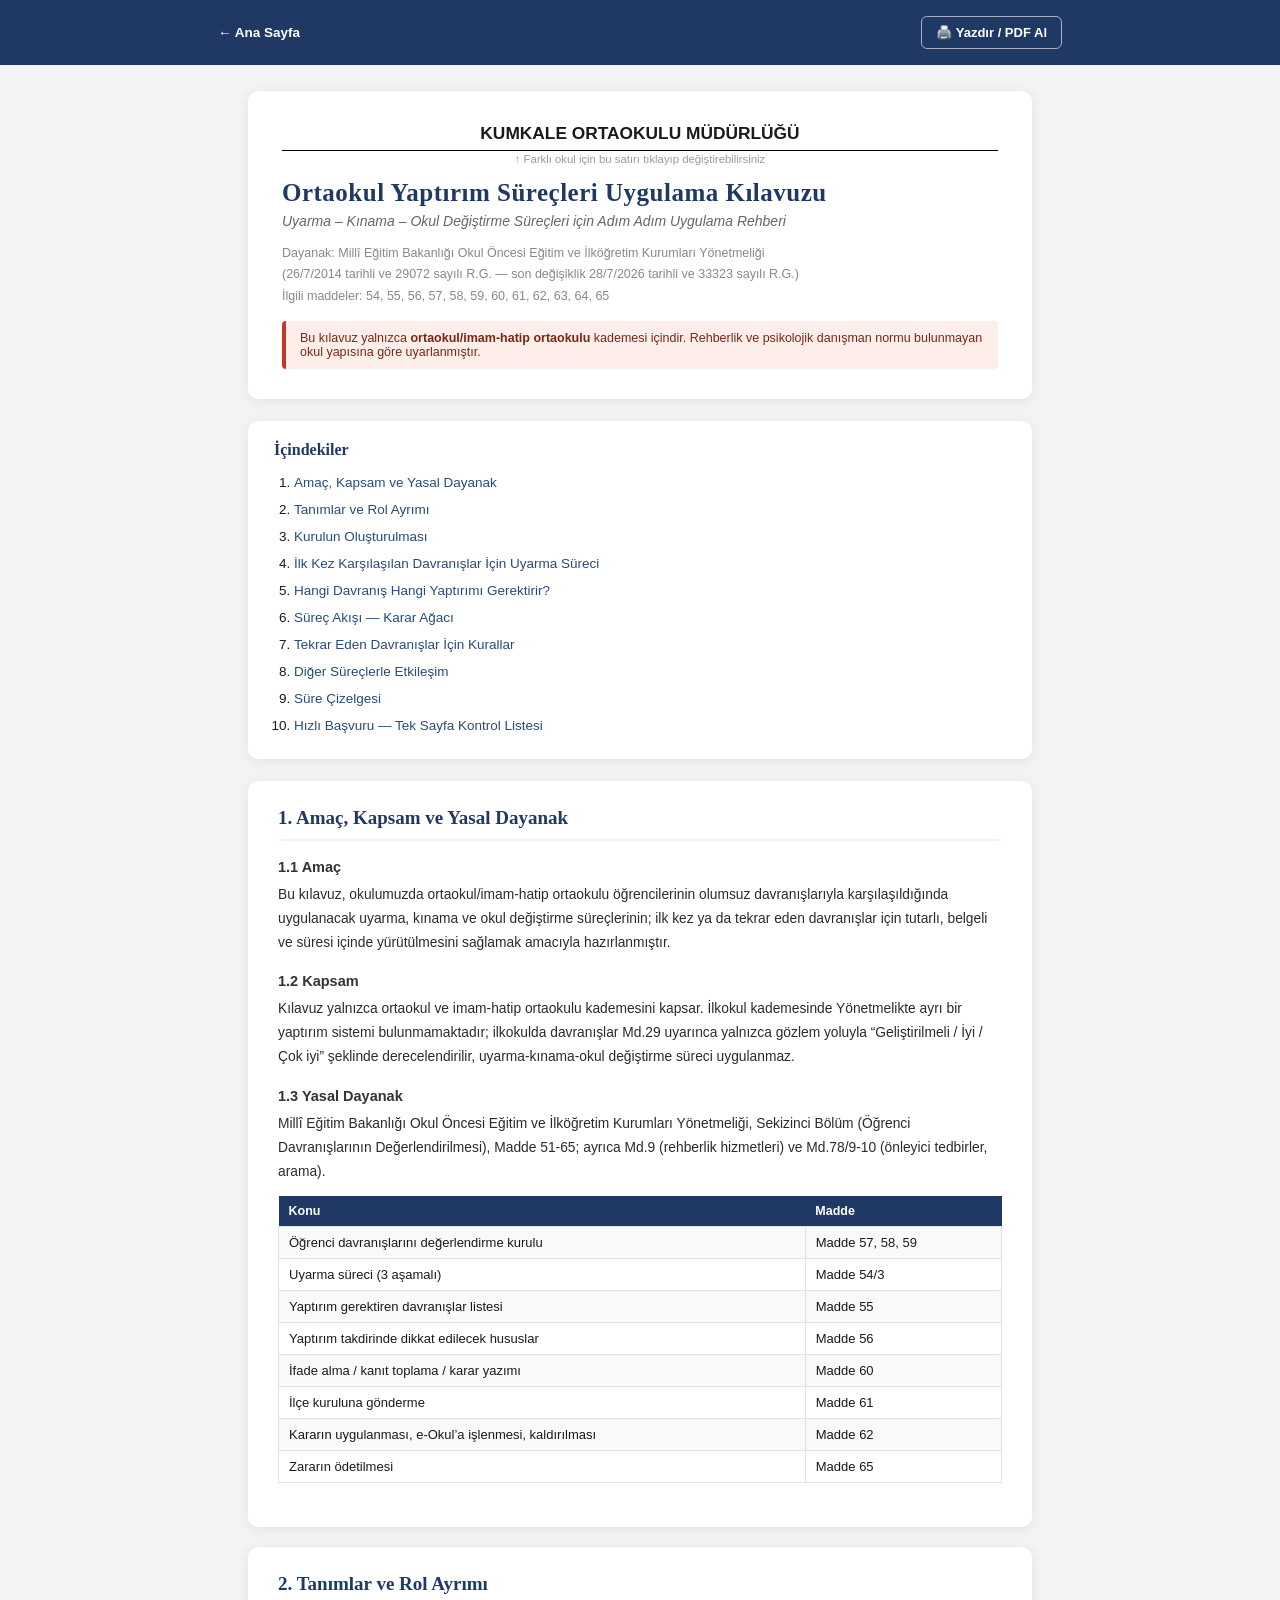
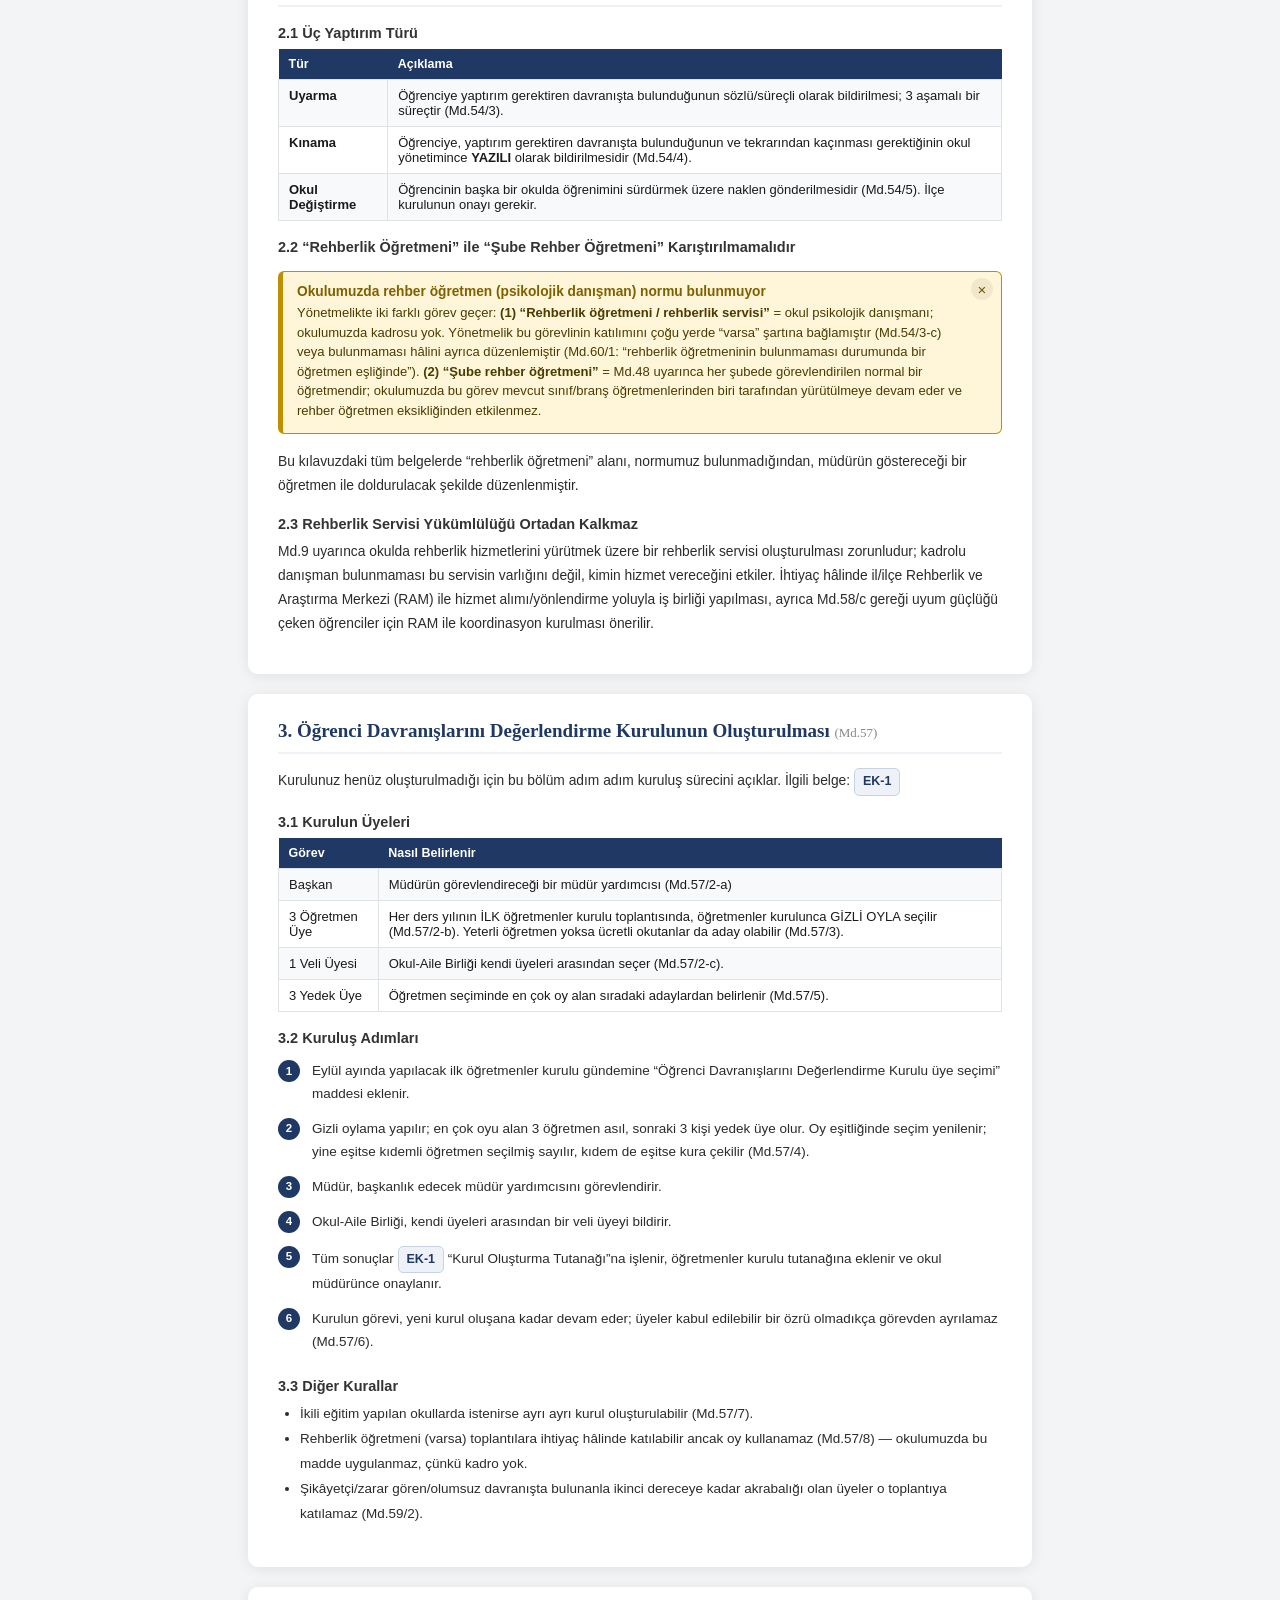
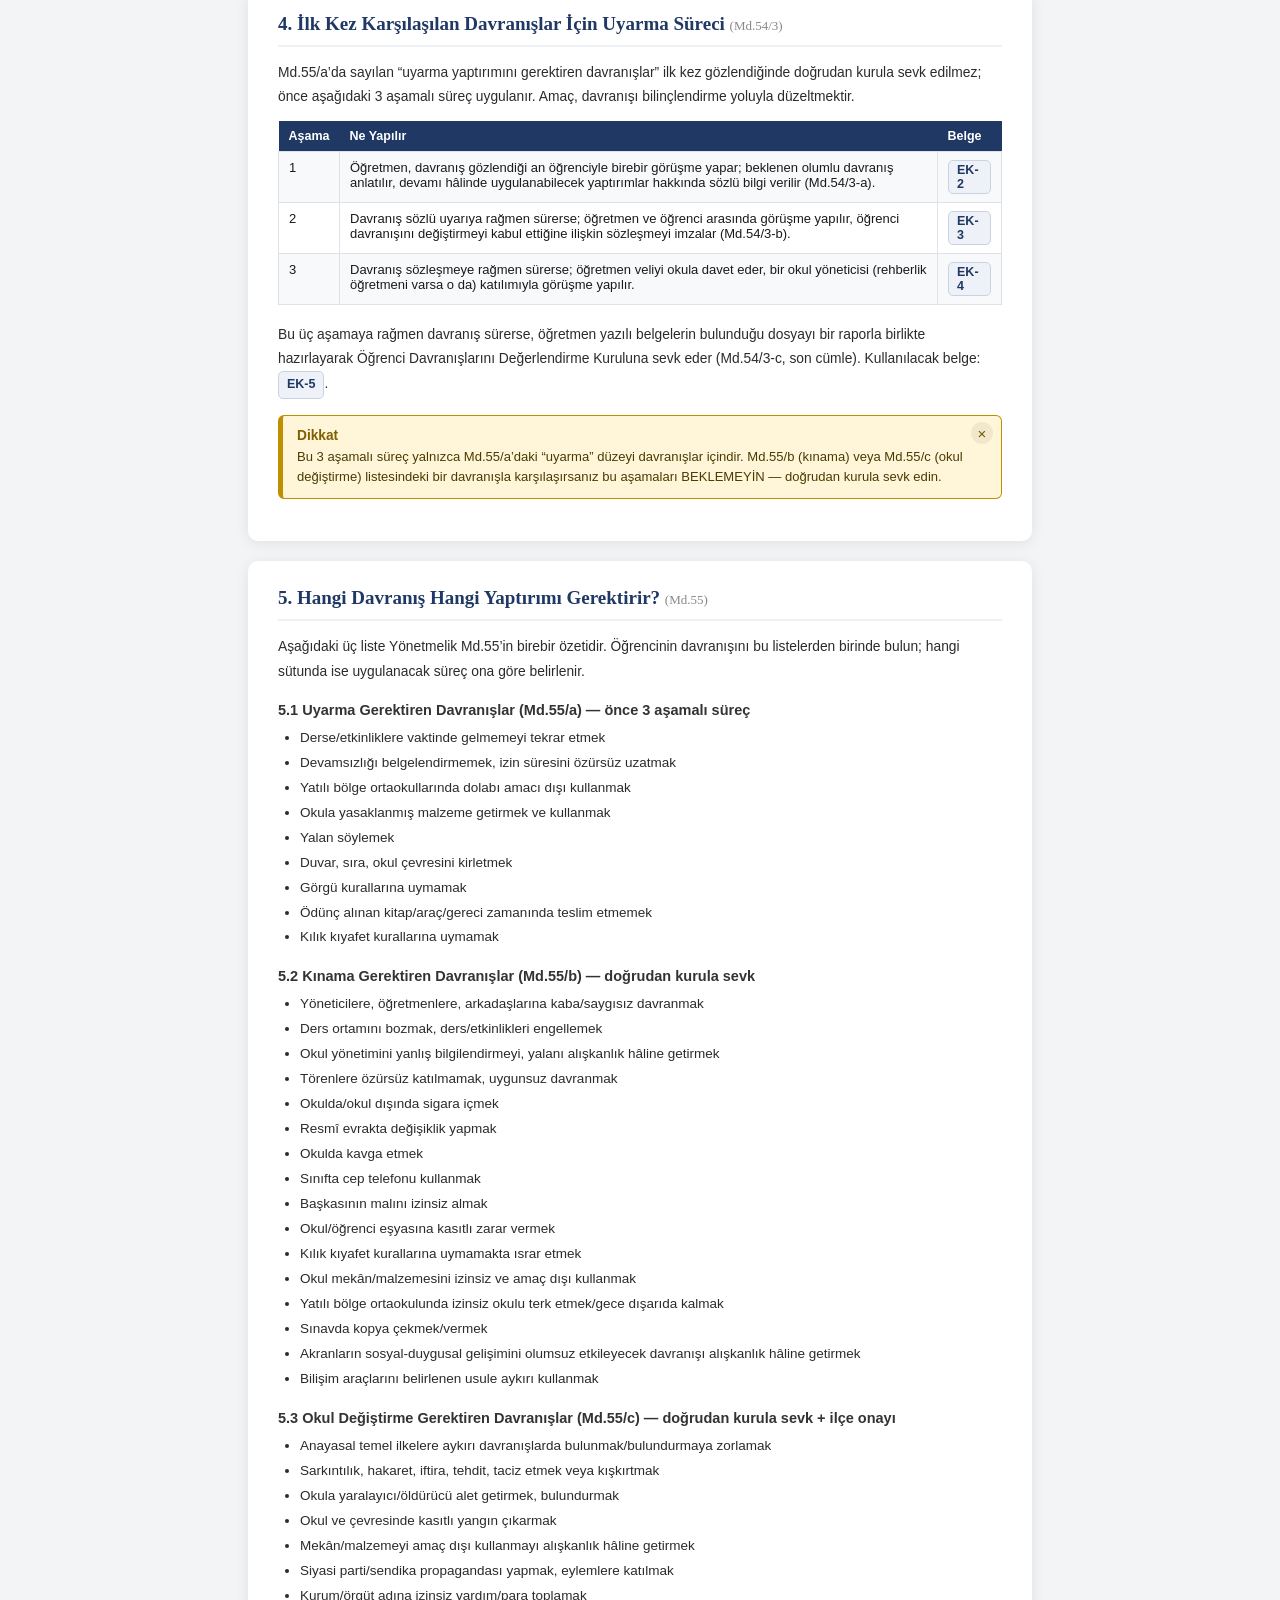
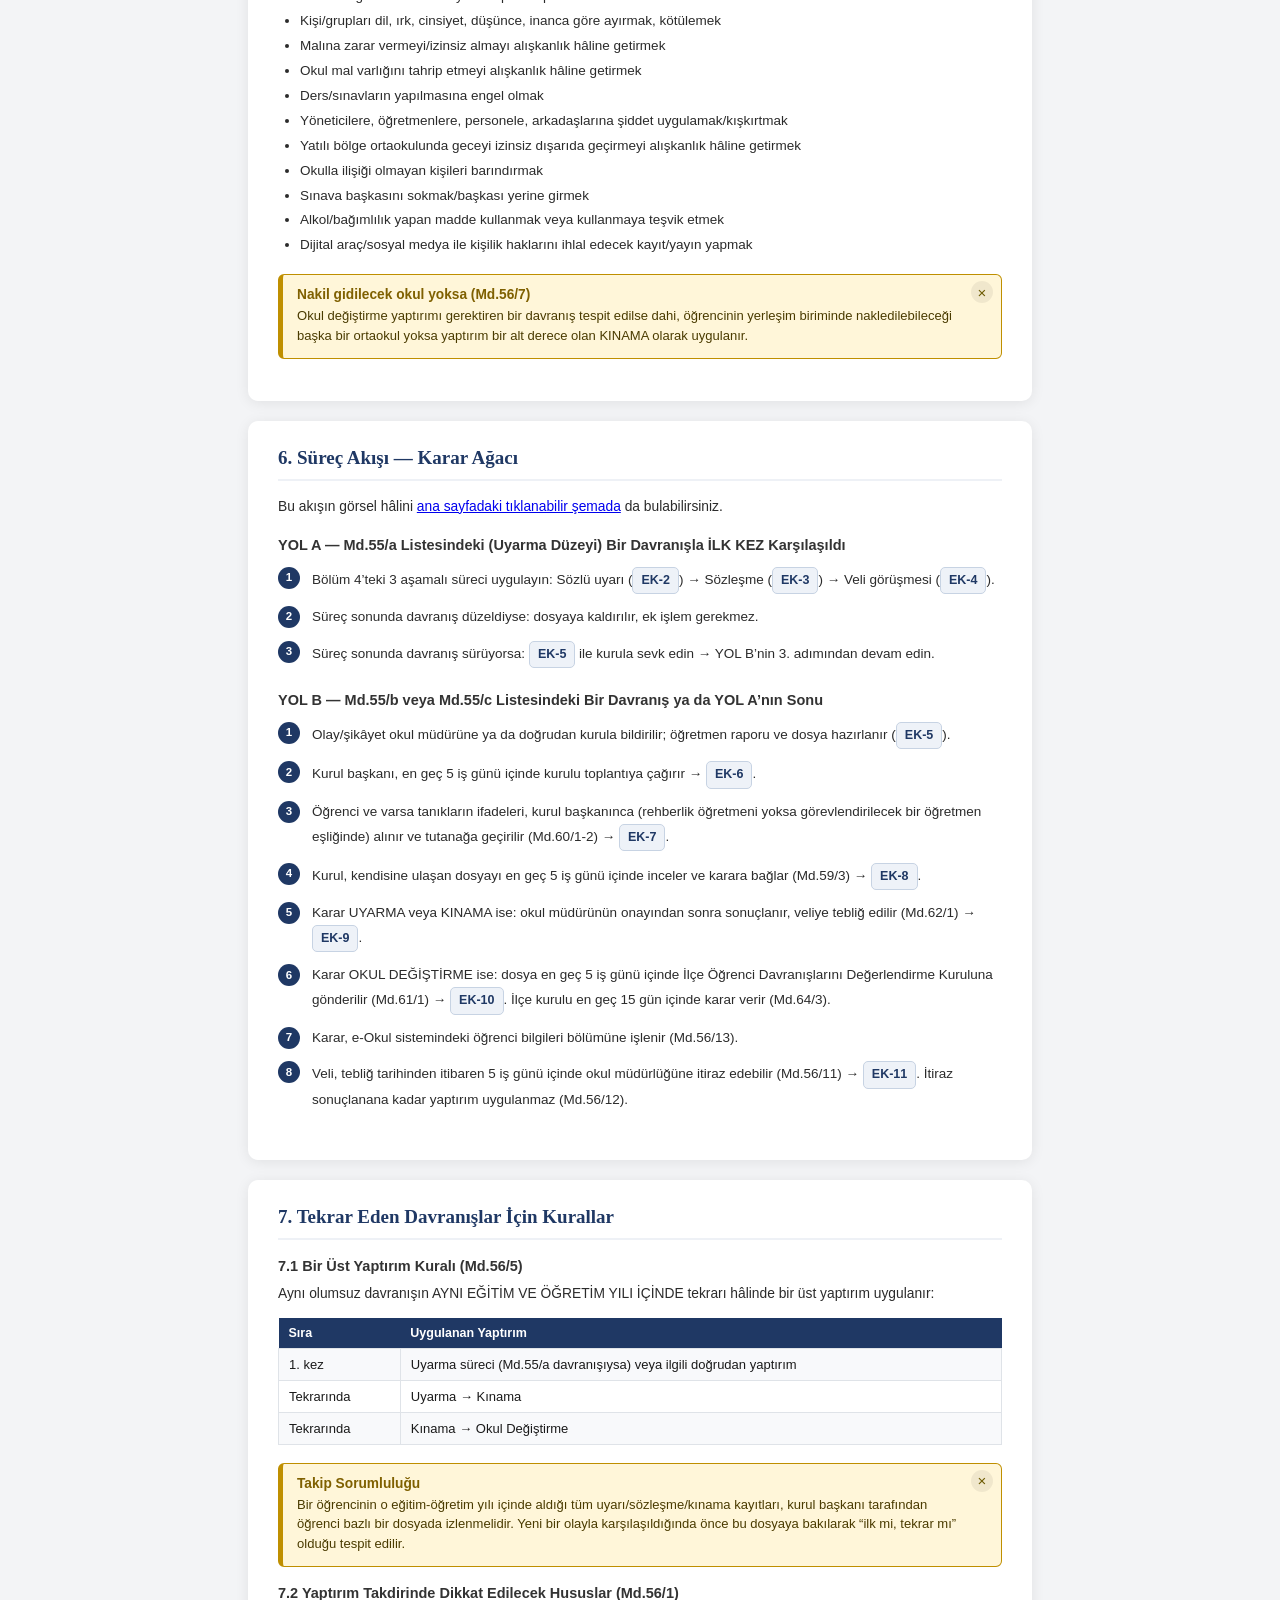
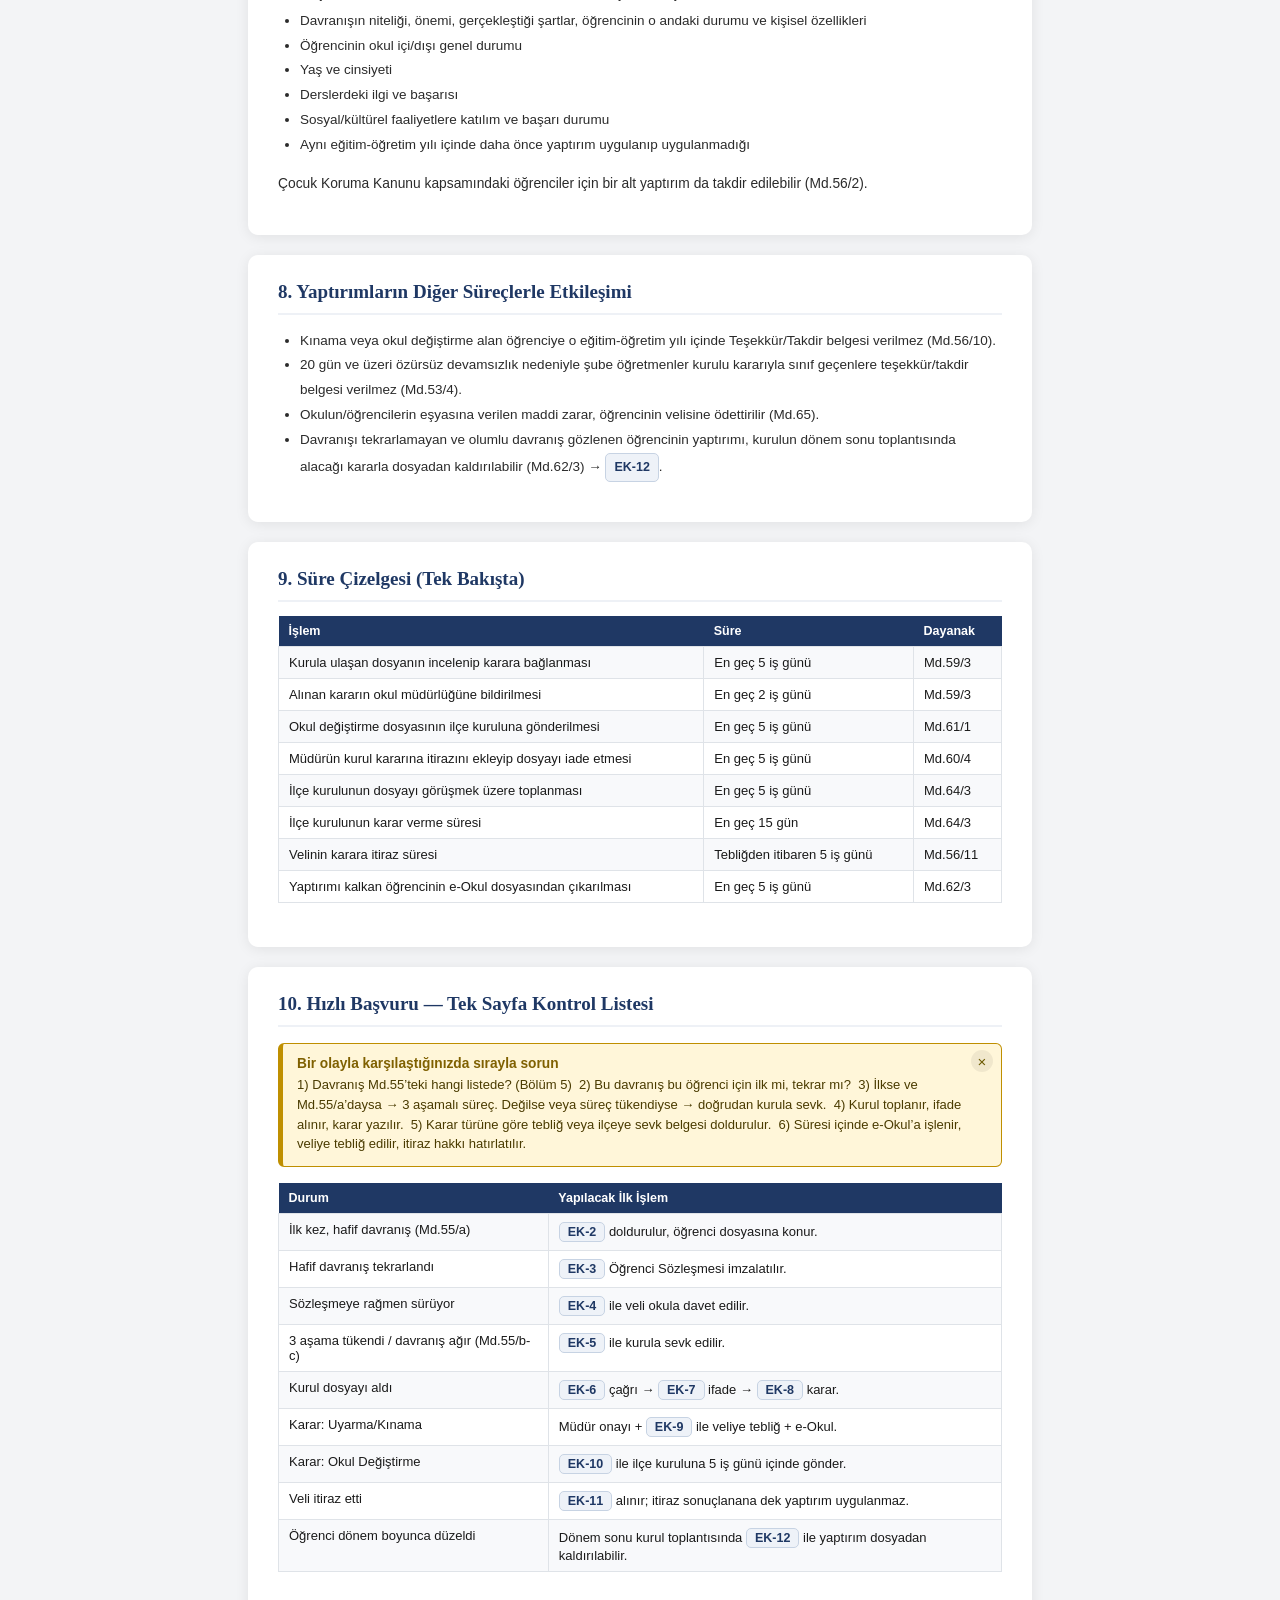
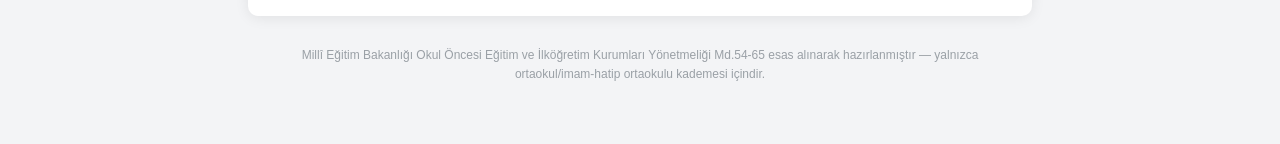
==== kilavuz.html @ b9884b6e "İlk sürüm: akış şeması, kılavuz ve 12 doldurulabilir EK formu" ====
<!DOCTYPE html>
<html lang="tr">
<head>
<meta charset="UTF-8">
<meta name="viewport" content="width=device-width, initial-scale=1">
<title>Uygulama Kılavuzu — Yaptırım Süreçleri Kiti</title>
<link rel="stylesheet" href="assets/style.css">
<style>
  body{ background:#f3f4f6; font-family: Arial, Helvetica, sans-serif; padding: 0 0 60px; }
  .topbar{
    background: #1F3864; color:#fff; padding: 16px 0;
  }
  .topbar .wrap{ max-width: 880px; margin:0 auto; padding: 0 18px; display:flex; align-items:center; justify-content:space-between; gap:14px; flex-wrap:wrap;}
  .topbar a.back{ color:#fff; text-decoration:none; font-weight:700; font-size: 13.5px; }
  .topbar a.back:hover{ text-decoration:underline; }
  .topbar button{
    font-family: Arial, sans-serif; font-size: 13px; font-weight:700; padding: 8px 14px;
    border-radius:6px; border:1px solid rgba(255,255,255,0.6); background:transparent; color:#fff; cursor:pointer;
  }
  .article{
    max-width: 820px; margin: 0 auto; padding: 0 18px;
  }
  .cover{ background:#fff; border-radius:10px; box-shadow:0 2px 14px rgba(0,0,0,0.08); padding: 30px 34px; margin: 26px 0 22px;}
  .cover .school-line{ font-size:13pt; }
  .cover h1{ font-family: Georgia, serif; color:#1F3864; font-size: 25px; text-align:left; margin: 14px 0 6px; }
  .cover .sub{ color:#666; font-size:14px; font-style:italic; margin-bottom: 14px;}
  .cover .meta{ font-size: 12.5px; color:#888; line-height:1.7; }
  .cover .warn{ margin-top:14px; background:#fdeee9; border-left:4px solid #c0392b; padding:10px 14px; font-size:12.5px; color:#7a2617; border-radius: 4px;}

  .toc{ background:#fff; border-radius:10px; box-shadow:0 2px 14px rgba(0,0,0,0.08); padding: 20px 26px; margin-bottom: 22px; }
  .toc h2{ font-family: Georgia, serif; color:#1F3864; font-size:16px; margin:0 0 10px;}
  .toc ol{ margin:0; padding-left:20px; font-size:13.5px; line-height:2; }
  .toc a{ color:#274b7a; text-decoration:none; }
  .toc a:hover{ text-decoration:underline; }

  section.card{ background:#fff; border-radius:10px; box-shadow:0 2px 14px rgba(0,0,0,0.08); padding: 26px 30px; margin-bottom: 20px; scroll-margin-top: 16px;}
  section.card h2{ font-family: Georgia, serif; color:#1F3864; font-size:19px; margin: 0 0 14px; border-bottom:2px solid #eef1f6; padding-bottom:10px;}
  section.card h3{ font-size:14.5px; color:#333; margin: 18px 0 8px; }
  section.card p{ font-size: 13.8px; line-height:1.75; color:#2b2b2b; margin: 0 0 12px; }
  section.card ul, section.card ol.plain{ font-size:13.5px; line-height:1.85; color:#2b2b2b; margin: 0 0 14px; padding-left: 22px;}
  section.card table{ width:100%; border-collapse:collapse; margin: 8px 0 18px; font-size:13px; }
  section.card table th{ background:#1F3864; color:#fff; text-align:left; padding:8px 10px; font-size:12.5px;}
  section.card table td{ border:1px solid #dfe3e8; padding:8px 10px; vertical-align:top; }
  section.card table tr:nth-child(even) td{ background:#f8f9fb; }

  .ek-link{
    display:inline-block; background:#eef2f8; color:#1F3864; text-decoration:none; font-weight:700;
    font-size:12.5px; padding: 2px 8px; border-radius:5px; border:1px solid #c7d3e3;
  }
  .ek-link:hover{ background:#dde6f3; }

  .flow-steps{ counter-reset: step; list-style:none; padding-left:0; margin:0 0 16px;}
  .flow-steps li{
    counter-increment: step; position:relative; padding: 6px 0 6px 34px; font-size:13.5px; line-height:1.7; color:#2b2b2b;
  }
  .flow-steps li::before{
    content: counter(step); position:absolute; left:0; top:6px; width:22px; height:22px; border-radius:50%;
    background:#1F3864; color:#fff; font-size:11.5px; font-weight:700; display:flex; align-items:center; justify-content:center;
  }

  .quickref{ width:100%; border-collapse:collapse; font-size:13px; }
  .quickref th{ background:#1F3864; color:#fff; padding:8px 10px; text-align:left;}
  .quickref td{ border:1px solid #dfe3e8; padding:8px 10px;}
  .quickref tr:nth-child(even) td{ background:#f8f9fb; }

  footer.site{ text-align:center; font-size:12px; color:#9aa0a6; margin-top: 30px; padding: 0 16px; line-height:1.6;}
</style>
</head>
<body>

  <div class="topbar">
    <div class="wrap">
      <a class="back" href="index.html">&larr; Ana Sayfa</a>
      <button type="button" onclick="window.print()">🖨️ Yazdır / PDF Al</button>
    </div>
  </div>

  <div class="article">

    <div class="cover">
      <div class="school-line" id="okulAdi" contenteditable="true" spellcheck="false"></div>
      <div class="school-hint">↑ Farklı okul için bu satırı tıklayıp değiştirebilirsiniz</div>
      <h1>Ortaokul Yaptırım Süreçleri Uygulama Kılavuzu</h1>
      <div class="sub">Uyarma – Kınama – Okul Değiştirme Süreçleri için Adım Adım Uygulama Rehberi</div>
      <div class="meta">
        Dayanak: Millî Eğitim Bakanlığı Okul Öncesi Eğitim ve İlköğretim Kurumları Yönetmeliği<br>
        (26/7/2014 tarihli ve 29072 sayılı R.G. — son değişiklik 28/7/2026 tarihli ve 33323 sayılı R.G.)<br>
        İlgili maddeler: 54, 55, 56, 57, 58, 59, 60, 61, 62, 63, 64, 65
      </div>
      <div class="warn">Bu kılavuz yalnızca <strong>ortaokul/imam-hatip ortaokulu</strong> kademesi içindir. Rehberlik ve psikolojik danışman normu bulunmayan okul yapısına göre uyarlanmıştır.</div>
    </div>

    <div class="toc">
      <h2>İçindekiler</h2>
      <ol>
        <li><a href="#s1">Amaç, Kapsam ve Yasal Dayanak</a></li>
        <li><a href="#s2">Tanımlar ve Rol Ayrımı</a></li>
        <li><a href="#s3">Kurulun Oluşturulması</a></li>
        <li><a href="#s4">İlk Kez Karşılaşılan Davranışlar İçin Uyarma Süreci</a></li>
        <li><a href="#s5">Hangi Davranış Hangi Yaptırımı Gerektirir?</a></li>
        <li><a href="#s6">Süreç Akışı — Karar Ağacı</a></li>
        <li><a href="#s7">Tekrar Eden Davranışlar İçin Kurallar</a></li>
        <li><a href="#s8">Diğer Süreçlerle Etkileşim</a></li>
        <li><a href="#s9">Süre Çizelgesi</a></li>
        <li><a href="#s10">Hızlı Başvuru — Tek Sayfa Kontrol Listesi</a></li>
      </ol>
    </div>

    <section class="card" id="s1">
      <h2>1. Amaç, Kapsam ve Yasal Dayanak</h2>
      <h3>1.1 Amaç</h3>
      <p>Bu kılavuz, okulumuzda ortaokul/imam-hatip ortaokulu öğrencilerinin olumsuz davranışlarıyla karşılaşıldığında uygulanacak uyarma, kınama ve okul değiştirme süreçlerinin; ilk kez ya da tekrar eden davranışlar için tutarlı, belgeli ve süresi içinde yürütülmesini sağlamak amacıyla hazırlanmıştır.</p>
      <h3>1.2 Kapsam</h3>
      <p>Kılavuz yalnızca ortaokul ve imam-hatip ortaokulu kademesini kapsar. İlkokul kademesinde Yönetmelikte ayrı bir yaptırım sistemi bulunmamaktadır; ilkokulda davranışlar Md.29 uyarınca yalnızca gözlem yoluyla &ldquo;Geliştirilmeli / İyi / Çok iyi&rdquo; şeklinde derecelendirilir, uyarma-kınama-okul değiştirme süreci uygulanmaz.</p>
      <h3>1.3 Yasal Dayanak</h3>
      <p>Millî Eğitim Bakanlığı Okul Öncesi Eğitim ve İlköğretim Kurumları Yönetmeliği, Sekizinci Bölüm (Öğrenci Davranışlarının Değerlendirilmesi), Madde 51-65; ayrıca Md.9 (rehberlik hizmetleri) ve Md.78/9-10 (önleyici tedbirler, arama).</p>
      <table>
        <tr><th>Konu</th><th>Madde</th></tr>
        <tr><td>Öğrenci davranışlarını değerlendirme kurulu</td><td>Madde 57, 58, 59</td></tr>
        <tr><td>Uyarma süreci (3 aşamalı)</td><td>Madde 54/3</td></tr>
        <tr><td>Yaptırım gerektiren davranışlar listesi</td><td>Madde 55</td></tr>
        <tr><td>Yaptırım takdirinde dikkat edilecek hususlar</td><td>Madde 56</td></tr>
        <tr><td>İfade alma / kanıt toplama / karar yazımı</td><td>Madde 60</td></tr>
        <tr><td>İlçe kuruluna gönderme</td><td>Madde 61</td></tr>
        <tr><td>Kararın uygulanması, e-Okul&rsquo;a işlenmesi, kaldırılması</td><td>Madde 62</td></tr>
        <tr><td>Zararın ödetilmesi</td><td>Madde 65</td></tr>
      </table>
    </section>

    <section class="card" id="s2">
      <h2>2. Tanımlar ve Rol Ayrımı</h2>
      <h3>2.1 Üç Yaptırım Türü</h3>
      <table>
        <tr><th>Tür</th><th>Açıklama</th></tr>
        <tr><td><strong>Uyarma</strong></td><td>Öğrenciye yaptırım gerektiren davranışta bulunduğunun sözlü/süreçli olarak bildirilmesi; 3 aşamalı bir süreçtir (Md.54/3).</td></tr>
        <tr><td><strong>Kınama</strong></td><td>Öğrenciye, yaptırım gerektiren davranışta bulunduğunun ve tekrarından kaçınması gerektiğinin okul yönetimince <strong>YAZILI</strong> olarak bildirilmesidir (Md.54/4).</td></tr>
        <tr><td><strong>Okul Değiştirme</strong></td><td>Öğrencinin başka bir okulda öğrenimini sürdürmek üzere naklen gönderilmesidir (Md.54/5). İlçe kurulunun onayı gerekir.</td></tr>
      </table>

      <h3>2.2 &ldquo;Rehberlik Öğretmeni&rdquo; ile &ldquo;Şube Rehber Öğretmeni&rdquo; Karıştırılmamalıdır</h3>
      <div class="note-box">
        <div class="note-title">Okulumuzda rehber öğretmen (psikolojik danışman) normu bulunmuyor</div>
        <div class="note-text">Yönetmelikte iki farklı görev geçer: <strong>(1) &ldquo;Rehberlik öğretmeni / rehberlik servisi&rdquo;</strong> = okul psikolojik danışmanı; okulumuzda kadrosu yok. Yönetmelik bu görevlinin katılımını çoğu yerde &ldquo;varsa&rdquo; şartına bağlamıştır (Md.54/3-c) veya bulunmaması hâlini ayrıca düzenlemiştir (Md.60/1: &ldquo;rehberlik öğretmeninin bulunmaması durumunda bir öğretmen eşliğinde&rdquo;). <strong>(2) &ldquo;Şube rehber öğretmeni&rdquo;</strong> = Md.48 uyarınca her şubede görevlendirilen normal bir öğretmendir; okulumuzda bu görev mevcut sınıf/branş öğretmenlerinden biri tarafından yürütülmeye devam eder ve rehber öğretmen eksikliğinden etkilenmez.</div>
      </div>
      <p>Bu kılavuzdaki tüm belgelerde &ldquo;rehberlik öğretmeni&rdquo; alanı, normumuz bulunmadığından, müdürün göstereceği bir öğretmen ile doldurulacak şekilde düzenlenmiştir.</p>

      <h3>2.3 Rehberlik Servisi Yükümlülüğü Ortadan Kalkmaz</h3>
      <p>Md.9 uyarınca okulda rehberlik hizmetlerini yürütmek üzere bir rehberlik servisi oluşturulması zorunludur; kadrolu danışman bulunmaması bu servisin varlığını değil, kimin hizmet vereceğini etkiler. İhtiyaç hâlinde il/ilçe Rehberlik ve Araştırma Merkezi (RAM) ile hizmet alımı/yönlendirme yoluyla iş birliği yapılması, ayrıca Md.58/c gereği uyum güçlüğü çeken öğrenciler için RAM ile koordinasyon kurulması önerilir.</p>
    </section>

    <section class="card" id="s3">
      <h2>3. Öğrenci Davranışlarını Değerlendirme Kurulunun Oluşturulması <span style="font-weight:400; font-size:13px; color:#888;">(Md.57)</span></h2>
      <p>Kurulunuz henüz oluşturulmadığı için bu bölüm adım adım kuruluş sürecini açıklar. İlgili belge: <a class="ek-link" href="ek/ek-01.html">EK-1</a></p>
      <h3>3.1 Kurulun Üyeleri</h3>
      <table>
        <tr><th>Görev</th><th>Nasıl Belirlenir</th></tr>
        <tr><td>Başkan</td><td>Müdürün görevlendireceği bir müdür yardımcısı (Md.57/2-a)</td></tr>
        <tr><td>3 Öğretmen Üye</td><td>Her ders yılının İLK öğretmenler kurulu toplantısında, öğretmenler kurulunca GİZLİ OYLA seçilir (Md.57/2-b). Yeterli öğretmen yoksa ücretli okutanlar da aday olabilir (Md.57/3).</td></tr>
        <tr><td>1 Veli Üyesi</td><td>Okul-Aile Birliği kendi üyeleri arasından seçer (Md.57/2-c).</td></tr>
        <tr><td>3 Yedek Üye</td><td>Öğretmen seçiminde en çok oy alan sıradaki adaylardan belirlenir (Md.57/5).</td></tr>
      </table>
      <h3>3.2 Kuruluş Adımları</h3>
      <ol class="flow-steps">
        <li>Eylül ayında yapılacak ilk öğretmenler kurulu gündemine &ldquo;Öğrenci Davranışlarını Değerlendirme Kurulu üye seçimi&rdquo; maddesi eklenir.</li>
        <li>Gizli oylama yapılır; en çok oyu alan 3 öğretmen asıl, sonraki 3 kişi yedek üye olur. Oy eşitliğinde seçim yenilenir; yine eşitse kıdemli öğretmen seçilmiş sayılır, kıdem de eşitse kura çekilir (Md.57/4).</li>
        <li>Müdür, başkanlık edecek müdür yardımcısını görevlendirir.</li>
        <li>Okul-Aile Birliği, kendi üyeleri arasından bir veli üyeyi bildirir.</li>
        <li>Tüm sonuçlar <a class="ek-link" href="ek/ek-01.html">EK-1</a> &ldquo;Kurul Oluşturma Tutanağı&rdquo;na işlenir, öğretmenler kurulu tutanağına eklenir ve okul müdürünce onaylanır.</li>
        <li>Kurulun görevi, yeni kurul oluşana kadar devam eder; üyeler kabul edilebilir bir özrü olmadıkça görevden ayrılamaz (Md.57/6).</li>
      </ol>
      <h3>3.3 Diğer Kurallar</h3>
      <ul>
        <li>İkili eğitim yapılan okullarda istenirse ayrı ayrı kurul oluşturulabilir (Md.57/7).</li>
        <li>Rehberlik öğretmeni (varsa) toplantılara ihtiyaç hâlinde katılabilir ancak oy kullanamaz (Md.57/8) — okulumuzda bu madde uygulanmaz, çünkü kadro yok.</li>
        <li>Şikâyetçi/zarar gören/olumsuz davranışta bulunanla ikinci dereceye kadar akrabalığı olan üyeler o toplantıya katılamaz (Md.59/2).</li>
      </ul>
    </section>

    <section class="card" id="s4">
      <h2>4. İlk Kez Karşılaşılan Davranışlar İçin Uyarma Süreci <span style="font-weight:400; font-size:13px; color:#888;">(Md.54/3)</span></h2>
      <p>Md.55/a&rsquo;da sayılan &ldquo;uyarma yaptırımını gerektiren davranışlar&rdquo; ilk kez gözlendiğinde doğrudan kurula sevk edilmez; önce aşağıdaki 3 aşamalı süreç uygulanır. Amaç, davranışı bilinçlendirme yoluyla düzeltmektir.</p>
      <table>
        <tr><th>Aşama</th><th>Ne Yapılır</th><th>Belge</th></tr>
        <tr><td>1</td><td>Öğretmen, davranış gözlendiği an öğrenciyle birebir görüşme yapar; beklenen olumlu davranış anlatılır, devamı hâlinde uygulanabilecek yaptırımlar hakkında sözlü bilgi verilir (Md.54/3-a).</td><td><a class="ek-link" href="ek/ek-02.html">EK-2</a></td></tr>
        <tr><td>2</td><td>Davranış sözlü uyarıya rağmen sürerse; öğretmen ve öğrenci arasında görüşme yapılır, öğrenci davranışını değiştirmeyi kabul ettiğine ilişkin sözleşmeyi imzalar (Md.54/3-b).</td><td><a class="ek-link" href="ek/ek-03.html">EK-3</a></td></tr>
        <tr><td>3</td><td>Davranış sözleşmeye rağmen sürerse; öğretmen veliyi okula davet eder, bir okul yöneticisi (rehberlik öğretmeni varsa o da) katılımıyla görüşme yapılır.</td><td><a class="ek-link" href="ek/ek-04.html">EK-4</a></td></tr>
      </table>
      <p>Bu üç aşamaya rağmen davranış sürerse, öğretmen yazılı belgelerin bulunduğu dosyayı bir raporla birlikte hazırlayarak Öğrenci Davranışlarını Değerlendirme Kuruluna sevk eder (Md.54/3-c, son cümle). Kullanılacak belge: <a class="ek-link" href="ek/ek-05.html">EK-5</a>.</p>
      <div class="note-box">
        <div class="note-title">Dikkat</div>
        <div class="note-text">Bu 3 aşamalı süreç yalnızca Md.55/a&rsquo;daki &ldquo;uyarma&rdquo; düzeyi davranışlar içindir. Md.55/b (kınama) veya Md.55/c (okul değiştirme) listesindeki bir davranışla karşılaşırsanız bu aşamaları BEKLEMEYİN — doğrudan kurula sevk edin.</div>
      </div>
    </section>

    <section class="card" id="s5">
      <h2>5. Hangi Davranış Hangi Yaptırımı Gerektirir? <span style="font-weight:400; font-size:13px; color:#888;">(Md.55)</span></h2>
      <p>Aşağıdaki üç liste Yönetmelik Md.55&rsquo;in birebir özetidir. Öğrencinin davranışını bu listelerden birinde bulun; hangi sütunda ise uygulanacak süreç ona göre belirlenir.</p>

      <h3>5.1 Uyarma Gerektiren Davranışlar (Md.55/a) — önce 3 aşamalı süreç</h3>
      <ul>
        <li>Derse/etkinliklere vaktinde gelmemeyi tekrar etmek</li>
        <li>Devamsızlığı belgelendirmemek, izin süresini özürsüz uzatmak</li>
        <li>Yatılı bölge ortaokullarında dolabı amacı dışı kullanmak</li>
        <li>Okula yasaklanmış malzeme getirmek ve kullanmak</li>
        <li>Yalan söylemek</li>
        <li>Duvar, sıra, okul çevresini kirletmek</li>
        <li>Görgü kurallarına uymamak</li>
        <li>Ödünç alınan kitap/araç/gereci zamanında teslim etmemek</li>
        <li>Kılık kıyafet kurallarına uymamak</li>
      </ul>

      <h3>5.2 Kınama Gerektiren Davranışlar (Md.55/b) — doğrudan kurula sevk</h3>
      <ul>
        <li>Yöneticilere, öğretmenlere, arkadaşlarına kaba/saygısız davranmak</li>
        <li>Ders ortamını bozmak, ders/etkinlikleri engellemek</li>
        <li>Okul yönetimini yanlış bilgilendirmeyi, yalanı alışkanlık hâline getirmek</li>
        <li>Törenlere özürsüz katılmamak, uygunsuz davranmak</li>
        <li>Okulda/okul dışında sigara içmek</li>
        <li>Resmî evrakta değişiklik yapmak</li>
        <li>Okulda kavga etmek</li>
        <li>Sınıfta cep telefonu kullanmak</li>
        <li>Başkasının malını izinsiz almak</li>
        <li>Okul/öğrenci eşyasına kasıtlı zarar vermek</li>
        <li>Kılık kıyafet kurallarına uymamakta ısrar etmek</li>
        <li>Okul mekân/malzemesini izinsiz ve amaç dışı kullanmak</li>
        <li>Yatılı bölge ortaokulunda izinsiz okulu terk etmek/gece dışarıda kalmak</li>
        <li>Sınavda kopya çekmek/vermek</li>
        <li>Akranların sosyal-duygusal gelişimini olumsuz etkileyecek davranışı alışkanlık hâline getirmek</li>
        <li>Bilişim araçlarını belirlenen usule aykırı kullanmak</li>
      </ul>

      <h3>5.3 Okul Değiştirme Gerektiren Davranışlar (Md.55/c) — doğrudan kurula sevk + ilçe onayı</h3>
      <ul>
        <li>Anayasal temel ilkelere aykırı davranışlarda bulunmak/bulundurmaya zorlamak</li>
        <li>Sarkıntılık, hakaret, iftira, tehdit, taciz etmek veya kışkırtmak</li>
        <li>Okula yaralayıcı/öldürücü alet getirmek, bulundurmak</li>
        <li>Okul ve çevresinde kasıtlı yangın çıkarmak</li>
        <li>Mekân/malzemeyi amaç dışı kullanmayı alışkanlık hâline getirmek</li>
        <li>Siyasi parti/sendika propagandası yapmak, eylemlere katılmak</li>
        <li>Kurum/örgüt adına izinsiz yardım/para toplamak</li>
        <li>Kişi/grupları dil, ırk, cinsiyet, düşünce, inanca göre ayırmak, kötülemek</li>
        <li>Malına zarar vermeyi/izinsiz almayı alışkanlık hâline getirmek</li>
        <li>Okul mal varlığını tahrip etmeyi alışkanlık hâline getirmek</li>
        <li>Ders/sınavların yapılmasına engel olmak</li>
        <li>Yöneticilere, öğretmenlere, personele, arkadaşlarına şiddet uygulamak/kışkırtmak</li>
        <li>Yatılı bölge ortaokulunda geceyi izinsiz dışarıda geçirmeyi alışkanlık hâline getirmek</li>
        <li>Okulla ilişiği olmayan kişileri barındırmak</li>
        <li>Sınava başkasını sokmak/başkası yerine girmek</li>
        <li>Alkol/bağımlılık yapan madde kullanmak veya kullanmaya teşvik etmek</li>
        <li>Dijital araç/sosyal medya ile kişilik haklarını ihlal edecek kayıt/yayın yapmak</li>
      </ul>
      <div class="note-box">
        <div class="note-title">Nakil gidilecek okul yoksa (Md.56/7)</div>
        <div class="note-text">Okul değiştirme yaptırımı gerektiren bir davranış tespit edilse dahi, öğrencinin yerleşim biriminde nakledilebileceği başka bir ortaokul yoksa yaptırım bir alt derece olan KINAMA olarak uygulanır.</div>
      </div>
    </section>

    <section class="card" id="s6">
      <h2>6. Süreç Akışı — Karar Ağacı</h2>
      <p>Bu akışın görsel hâlini <a href="index.html#belgeler">ana sayfadaki tıklanabilir şemada</a> da bulabilirsiniz.</p>
      <h3>YOL A — Md.55/a Listesindeki (Uyarma Düzeyi) Bir Davranışla İLK KEZ Karşılaşıldı</h3>
      <ol class="flow-steps">
        <li>Bölüm 4&rsquo;teki 3 aşamalı süreci uygulayın: Sözlü uyarı (<a class="ek-link" href="ek/ek-02.html">EK-2</a>) → Sözleşme (<a class="ek-link" href="ek/ek-03.html">EK-3</a>) → Veli görüşmesi (<a class="ek-link" href="ek/ek-04.html">EK-4</a>).</li>
        <li>Süreç sonunda davranış düzeldiyse: dosyaya kaldırılır, ek işlem gerekmez.</li>
        <li>Süreç sonunda davranış sürüyorsa: <a class="ek-link" href="ek/ek-05.html">EK-5</a> ile kurula sevk edin → YOL B&rsquo;nin 3. adımından devam edin.</li>
      </ol>
      <h3>YOL B — Md.55/b veya Md.55/c Listesindeki Bir Davranış ya da YOL A&rsquo;nın Sonu</h3>
      <ol class="flow-steps">
        <li>Olay/şikâyet okul müdürüne ya da doğrudan kurula bildirilir; öğretmen raporu ve dosya hazırlanır (<a class="ek-link" href="ek/ek-05.html">EK-5</a>).</li>
        <li>Kurul başkanı, en geç 5 iş günü içinde kurulu toplantıya çağırır → <a class="ek-link" href="ek/ek-06.html">EK-6</a>.</li>
        <li>Öğrenci ve varsa tanıkların ifadeleri, kurul başkanınca (rehberlik öğretmeni yoksa görevlendirilecek bir öğretmen eşliğinde) alınır ve tutanağa geçirilir (Md.60/1-2) → <a class="ek-link" href="ek/ek-07.html">EK-7</a>.</li>
        <li>Kurul, kendisine ulaşan dosyayı en geç 5 iş günü içinde inceler ve karara bağlar (Md.59/3) → <a class="ek-link" href="ek/ek-08.html">EK-8</a>.</li>
        <li>Karar UYARMA veya KINAMA ise: okul müdürünün onayından sonra sonuçlanır, veliye tebliğ edilir (Md.62/1) → <a class="ek-link" href="ek/ek-09.html">EK-9</a>.</li>
        <li>Karar OKUL DEĞİŞTİRME ise: dosya en geç 5 iş günü içinde İlçe Öğrenci Davranışlarını Değerlendirme Kuruluna gönderilir (Md.61/1) → <a class="ek-link" href="ek/ek-10.html">EK-10</a>. İlçe kurulu en geç 15 gün içinde karar verir (Md.64/3).</li>
        <li>Karar, e-Okul sistemindeki öğrenci bilgileri bölümüne işlenir (Md.56/13).</li>
        <li>Veli, tebliğ tarihinden itibaren 5 iş günü içinde okul müdürlüğüne itiraz edebilir (Md.56/11) → <a class="ek-link" href="ek/ek-11.html">EK-11</a>. İtiraz sonuçlanana kadar yaptırım uygulanmaz (Md.56/12).</li>
      </ol>
    </section>

    <section class="card" id="s7">
      <h2>7. Tekrar Eden Davranışlar İçin Kurallar</h2>
      <h3>7.1 Bir Üst Yaptırım Kuralı (Md.56/5)</h3>
      <p>Aynı olumsuz davranışın AYNI EĞİTİM VE ÖĞRETİM YILI İÇİNDE tekrarı hâlinde bir üst yaptırım uygulanır:</p>
      <table>
        <tr><th>Sıra</th><th>Uygulanan Yaptırım</th></tr>
        <tr><td>1. kez</td><td>Uyarma süreci (Md.55/a davranışıysa) veya ilgili doğrudan yaptırım</td></tr>
        <tr><td>Tekrarında</td><td>Uyarma → Kınama</td></tr>
        <tr><td>Tekrarında</td><td>Kınama → Okul Değiştirme</td></tr>
      </table>
      <div class="note-box">
        <div class="note-title">Takip Sorumluluğu</div>
        <div class="note-text">Bir öğrencinin o eğitim-öğretim yılı içinde aldığı tüm uyarı/sözleşme/kınama kayıtları, kurul başkanı tarafından öğrenci bazlı bir dosyada izlenmelidir. Yeni bir olayla karşılaşıldığında önce bu dosyaya bakılarak &ldquo;ilk mi, tekrar mı&rdquo; olduğu tespit edilir.</div>
      </div>
      <h3>7.2 Yaptırım Takdirinde Dikkat Edilecek Hususlar (Md.56/1)</h3>
      <ul>
        <li>Davranışın niteliği, önemi, gerçekleştiği şartlar, öğrencinin o andaki durumu ve kişisel özellikleri</li>
        <li>Öğrencinin okul içi/dışı genel durumu</li>
        <li>Yaş ve cinsiyeti</li>
        <li>Derslerdeki ilgi ve başarısı</li>
        <li>Sosyal/kültürel faaliyetlere katılım ve başarı durumu</li>
        <li>Aynı eğitim-öğretim yılı içinde daha önce yaptırım uygulanıp uygulanmadığı</li>
      </ul>
      <p>Çocuk Koruma Kanunu kapsamındaki öğrenciler için bir alt yaptırım da takdir edilebilir (Md.56/2).</p>
    </section>

    <section class="card" id="s8">
      <h2>8. Yaptırımların Diğer Süreçlerle Etkileşimi</h2>
      <ul>
        <li>Kınama veya okul değiştirme alan öğrenciye o eğitim-öğretim yılı içinde Teşekkür/Takdir belgesi verilmez (Md.56/10).</li>
        <li>20 gün ve üzeri özürsüz devamsızlık nedeniyle şube öğretmenler kurulu kararıyla sınıf geçenlere teşekkür/takdir belgesi verilmez (Md.53/4).</li>
        <li>Okulun/öğrencilerin eşyasına verilen maddi zarar, öğrencinin velisine ödettirilir (Md.65).</li>
        <li>Davranışı tekrarlamayan ve olumlu davranış gözlenen öğrencinin yaptırımı, kurulun dönem sonu toplantısında alacağı kararla dosyadan kaldırılabilir (Md.62/3) → <a class="ek-link" href="ek/ek-12.html">EK-12</a>.</li>
      </ul>
    </section>

    <section class="card" id="s9">
      <h2>9. Süre Çizelgesi (Tek Bakışta)</h2>
      <table class="quickref">
        <tr><th>İşlem</th><th>Süre</th><th>Dayanak</th></tr>
        <tr><td>Kurula ulaşan dosyanın incelenip karara bağlanması</td><td>En geç 5 iş günü</td><td>Md.59/3</td></tr>
        <tr><td>Alınan kararın okul müdürlüğüne bildirilmesi</td><td>En geç 2 iş günü</td><td>Md.59/3</td></tr>
        <tr><td>Okul değiştirme dosyasının ilçe kuruluna gönderilmesi</td><td>En geç 5 iş günü</td><td>Md.61/1</td></tr>
        <tr><td>Müdürün kurul kararına itirazını ekleyip dosyayı iade etmesi</td><td>En geç 5 iş günü</td><td>Md.60/4</td></tr>
        <tr><td>İlçe kurulunun dosyayı görüşmek üzere toplanması</td><td>En geç 5 iş günü</td><td>Md.64/3</td></tr>
        <tr><td>İlçe kurulunun karar verme süresi</td><td>En geç 15 gün</td><td>Md.64/3</td></tr>
        <tr><td>Velinin karara itiraz süresi</td><td>Tebliğden itibaren 5 iş günü</td><td>Md.56/11</td></tr>
        <tr><td>Yaptırımı kalkan öğrencinin e-Okul dosyasından çıkarılması</td><td>En geç 5 iş günü</td><td>Md.62/3</td></tr>
      </table>
    </section>

    <section class="card" id="s10">
      <h2>10. Hızlı Başvuru — Tek Sayfa Kontrol Listesi</h2>
      <div class="note-box">
        <div class="note-title">Bir olayla karşılaştığınızda sırayla sorun</div>
        <div class="note-text">1) Davranış Md.55&rsquo;teki hangi listede? (Bölüm 5)&nbsp; 2) Bu davranış bu öğrenci için ilk mi, tekrar mı?&nbsp; 3) İlkse ve Md.55/a&rsquo;daysa → 3 aşamalı süreç. Değilse veya süreç tükendiyse → doğrudan kurula sevk.&nbsp; 4) Kurul toplanır, ifade alınır, karar yazılır.&nbsp; 5) Karar türüne göre tebliğ veya ilçeye sevk belgesi doldurulur.&nbsp; 6) Süresi içinde e-Okul&rsquo;a işlenir, veliye tebliğ edilir, itiraz hakkı hatırlatılır.</div>
      </div>
      <table class="quickref">
        <tr><th>Durum</th><th>Yapılacak İlk İşlem</th></tr>
        <tr><td>İlk kez, hafif davranış (Md.55/a)</td><td><a class="ek-link" href="ek/ek-02.html">EK-2</a> doldurulur, öğrenci dosyasına konur.</td></tr>
        <tr><td>Hafif davranış tekrarlandı</td><td><a class="ek-link" href="ek/ek-03.html">EK-3</a> Öğrenci Sözleşmesi imzalatılır.</td></tr>
        <tr><td>Sözleşmeye rağmen sürüyor</td><td><a class="ek-link" href="ek/ek-04.html">EK-4</a> ile veli okula davet edilir.</td></tr>
        <tr><td>3 aşama tükendi / davranış ağır (Md.55/b-c)</td><td><a class="ek-link" href="ek/ek-05.html">EK-5</a> ile kurula sevk edilir.</td></tr>
        <tr><td>Kurul dosyayı aldı</td><td><a class="ek-link" href="ek/ek-06.html">EK-6</a> çağrı → <a class="ek-link" href="ek/ek-07.html">EK-7</a> ifade → <a class="ek-link" href="ek/ek-08.html">EK-8</a> karar.</td></tr>
        <tr><td>Karar: Uyarma/Kınama</td><td>Müdür onayı + <a class="ek-link" href="ek/ek-09.html">EK-9</a> ile veliye tebliğ + e-Okul.</td></tr>
        <tr><td>Karar: Okul Değiştirme</td><td><a class="ek-link" href="ek/ek-10.html">EK-10</a> ile ilçe kuruluna 5 iş günü içinde gönder.</td></tr>
        <tr><td>Veli itiraz etti</td><td><a class="ek-link" href="ek/ek-11.html">EK-11</a> alınır; itiraz sonuçlanana dek yaptırım uygulanmaz.</td></tr>
        <tr><td>Öğrenci dönem boyunca düzeldi</td><td>Dönem sonu kurul toplantısında <a class="ek-link" href="ek/ek-12.html">EK-12</a> ile yaptırım dosyadan kaldırılabilir.</td></tr>
      </table>
    </section>

    <footer class="site">
      Millî Eğitim Bakanlığı Okul Öncesi Eğitim ve İlköğretim Kurumları Yönetmeliği Md.54-65 esas alınarak hazırlanmıştır — yalnızca ortaokul/imam-hatip ortaokulu kademesi içindir.
    </footer>
  </div>

<script src="assets/app.js"></script>
</body>
</html>
---- assets/style.css ----
/* =======================================================
   Kumkale Ortaokulu — Yaptırım Süreçleri Kiti — ortak stil
   ======================================================= */
:root{
  --ink:#1a1a1a;
  --line:#000;
  --muted:#5a5a5a;
  --paper:#ffffff;
  --accent-bg:#f4f4f4;
  --navy:#1F3864;
  --navy-2:#2b4d82;
  --amber-bg:#FFF6D9; --amber-line:#BF8F00; --amber-ink:#7F6000;
  --page-bg:#e7e9ec;
}

*{ box-sizing: border-box; }

html,body{ margin:0; padding:0; }

body{
  font-family: Georgia, "Times New Roman", "Noto Serif", serif;
  color: var(--ink);
  background: var(--page-bg);
  padding: 22px 0 60px;
}

/* ---------------- Toolbar ---------------- */
.toolbar{
  max-width: 210mm;
  margin: 0 auto 14px;
  padding: 10px 14px;
  display:flex;
  gap:10px;
  align-items:center;
  justify-content:space-between;
  font-family: Arial, Helvetica, sans-serif;
  flex-wrap: wrap;
}
.toolbar .hint{ font-size:12.5px; color:#444; }
.toolbar .btns{ display:flex; gap:8px; flex-wrap:wrap; }
.toolbar a.back{
  font-family: Arial, sans-serif;
  font-size: 13px;
  color: var(--navy);
  text-decoration:none;
  font-weight:600;
}
.toolbar a.back:hover{ text-decoration:underline; }
.toolbar button{
  font-family: Arial, sans-serif;
  font-size: 13.5px;
  font-weight: 600;
  padding: 9px 16px;
  border-radius: 6px;
  border: 1px solid var(--navy);
  background: var(--navy);
  color: #fff;
  cursor: pointer;
}
.toolbar button:hover{ background: var(--navy-2); }
.toolbar button.secondary{ background:#fff; color: var(--navy); }
.toolbar button.secondary:hover{ background:#eef2f7; }

/* ---------------- Page / paper ---------------- */
.page{
  width: 210mm;
  min-height: 297mm;
  margin: 0 auto;
  background: var(--paper);
  padding: 16mm 18mm 14mm;
  box-shadow: 0 0 14px rgba(0,0,0,0.22);
  position: relative;
}

.school-line{
  text-align:center;
  font-weight:bold;
  font-size: 13.5pt;
  border:none;
  border-bottom: 1px solid var(--line);
  background: transparent;
  width:100%;
  padding: 2px 4px 6px;
  outline:none;
  font-family: inherit;
  text-transform: uppercase;
  cursor: text;
}
.school-line:focus{ background:#fbfbea; }
.school-hint{
  text-align:center;
  font-size: 8.5pt;
  color:#9a9a9a;
  font-family: Arial, sans-serif;
  margin-top: 2px;
}
.school-sub{
  text-align:center;
  font-size: 9.5pt;
  color: var(--muted);
  margin-top: 4px;
  font-family: Arial, sans-serif;
}

.ek-tag{ text-align:center; font-weight:bold; font-size:11pt; margin: 14px 0 2px; color: var(--navy); font-family: Arial, sans-serif; letter-spacing: .5px;}
h1{ text-align:center; font-size:15.5pt; letter-spacing:.5px; margin: 2px 0 4px; color: var(--navy); }
.dayanak{ text-align:center; font-style:italic; font-size:9.5pt; color:var(--muted); margin-bottom:16px; font-family: Arial, sans-serif;}

/* ---------------- Meta / field tables ---------------- */
table.meta{ width:100%; border-collapse:collapse; margin-bottom:14px; font-size:11pt; }
table.meta td{ border:1px solid var(--line); padding:6px 8px; vertical-align:middle; }
table.meta td.label{ font-weight:bold; width:36%; background:var(--accent-bg); font-family: Arial, sans-serif; font-size: 10pt;}
table.meta input[type=text], table.meta input[type=date], table.meta input[type=time], table.meta select{
  width:100%; border:none; background:transparent; font-family:inherit; font-size:11pt; outline:none; padding:2px;
}

.section-title{ font-weight:bold; font-size:11pt; margin: 16px 0 6px; font-family: Arial, sans-serif; color:#333; }
.section-sub{ font-size:9.5pt; color:var(--muted); margin: -3px 0 8px; font-family: Arial, sans-serif; font-style: italic;}

/* ---------------- Autogrow textareas ---------------- */
textarea{
  width:100%;
  border:1px solid var(--line);
  font-family: inherit;
  font-size: 11pt;
  padding: 9px;
  outline:none;
  background: transparent;
  resize: none;
  overflow: hidden;
  line-height: 1.5;
  min-height: 42px;
}
textarea::placeholder{ color:#a8a8a8; font-style: italic; }

.para{ font-size:10.6pt; line-height:1.55; text-align:justify; margin:16px 0; font-family: Arial, sans-serif; color:#222;}

/* ---------------- Checkbox groups ---------------- */
.check-group{ font-size: 10.6pt; margin: 6px 0 14px; font-family: Arial, sans-serif; }
.check-row, .radio-row{ display:flex; align-items:flex-start; gap:8px; margin: 6px 0; }
.check-row input[type=checkbox], .radio-row input[type=radio]{ width:16px; height:16px; margin-top:2px; flex-shrink:0; accent-color: var(--navy); }
.check-row label, .radio-row label{ line-height:1.4; cursor:pointer; }
.check-row.inline-extra input[type=text]{ border:none; border-bottom:1px solid #999; font-family:inherit; font-size:10.4pt; outline:none; flex:1 1 160px; min-width:120px; padding:1px 2px;}
select.field{
  font-family: inherit; font-size: 11pt; padding: 5px 6px; border: 1px solid var(--line);
  background: #fff; outline:none; width: 100%;
}

/* ---------------- Dynamic numbered list ---------------- */
.dyn-list{ margin: 4px 0 16px; }
.dyn-row{
  display:flex;
  align-items:flex-start;
  gap:8px;
  margin-bottom: 6px;
}
.dyn-num{
  flex: 0 0 22px;
  text-align:right;
  font-weight:bold;
  font-size: 10.6pt;
  color: var(--navy);
  padding-top: 9px;
  opacity: 0;
  transition: opacity .15s ease;
  font-family: Arial, sans-serif;
}
.dyn-num.show{ opacity: 1; }
.dyn-row textarea{ flex: 1 1 auto; }
.dyn-remove{
  flex: 0 0 auto;
  border: none;
  background: transparent;
  color: #b3492f;
  font-size: 17px;
  line-height: 1;
  cursor: pointer;
  padding: 6px 4px;
  opacity: 0;
  transition: opacity .15s ease;
  font-family: Arial, sans-serif;
}
.dyn-row:hover .dyn-remove.show{ opacity: .8; }
.dyn-remove.show{ opacity: .35; }
.dyn-remove:hover{ opacity: 1 !important; }

/* ---------------- Note / info boxes (dismissible) ---------------- */
.note-box{
  position: relative;
  background: var(--amber-bg);
  border: 1px solid var(--amber-line);
  border-left: 5px solid var(--amber-line);
  border-radius: 6px;
  padding: 12px 34px 12px 14px;
  margin: 16px 0;
  font-family: Arial, sans-serif;
}
.note-box .note-title{ font-weight:bold; font-size: 10.3pt; color: var(--amber-ink); margin-bottom: 4px; }
.note-box .note-text{ font-size: 9.8pt; color: #4a3b00; line-height: 1.5; }
.note-close{
  position:absolute;
  top: 6px; right: 8px;
  width: 22px; height: 22px;
  border-radius: 50%;
  border: none;
  background: rgba(0,0,0,0.06);
  color: #6b5900;
  font-size: 15px;
  line-height: 1;
  cursor: pointer;
  display:flex; align-items:center; justify-content:center;
}
.note-close:hover{ background: rgba(0,0,0,0.14); }

/* ---------------- Signature blocks ---------------- */
table.imza{ width:100%; border-collapse:collapse; margin-top:26px; font-size:10pt; }
table.imza td{ width:33.33%; vertical-align:top; padding:0 6px; text-align:center; }
.imza-box{ border:1px solid var(--line); height:66px; margin-bottom:4px; }
.imza-name{ width:100%; border:none; border-bottom:1px dotted #888; text-align:center; font-family:inherit; font-size:9.5pt; outline:none; margin-bottom:4px; padding:2px; }
.imza-label{ font-weight:bold; font-family: Arial, sans-serif; font-size: 9pt; }

/* ---------------- Footer (normal flow, never overlaps) ---------------- */
.foot{
  margin-top: 30px;
  display:flex;
  justify-content:space-between;
  font-size: 8.5pt;
  color: var(--muted);
  font-family: Arial, sans-serif;
  border-top: 1px solid #ccc;
  padding-top: 6px;
  page-break-inside: avoid;
}

/* ---------------- Print ---------------- */
@media print{
  body{ background:none; margin:0; padding:0; }
  .toolbar{ display:none; }
  .page{ box-shadow:none; margin:0; width:auto; min-height:0; }
  @page{ size: A4; margin: 14mm 16mm; }
  textarea, input{ border-color:#000 !important; }
  .dyn-remove{ display:none; }
  .note-close{ display:none; }
  a.hotspot{ outline:none !important; }
}

@media (max-width: 780px){
  .page{ width:100%; padding:16px; }
  body{ padding:12px 8px 40px; }
  table.imza{ font-size: 8.6pt; }
}
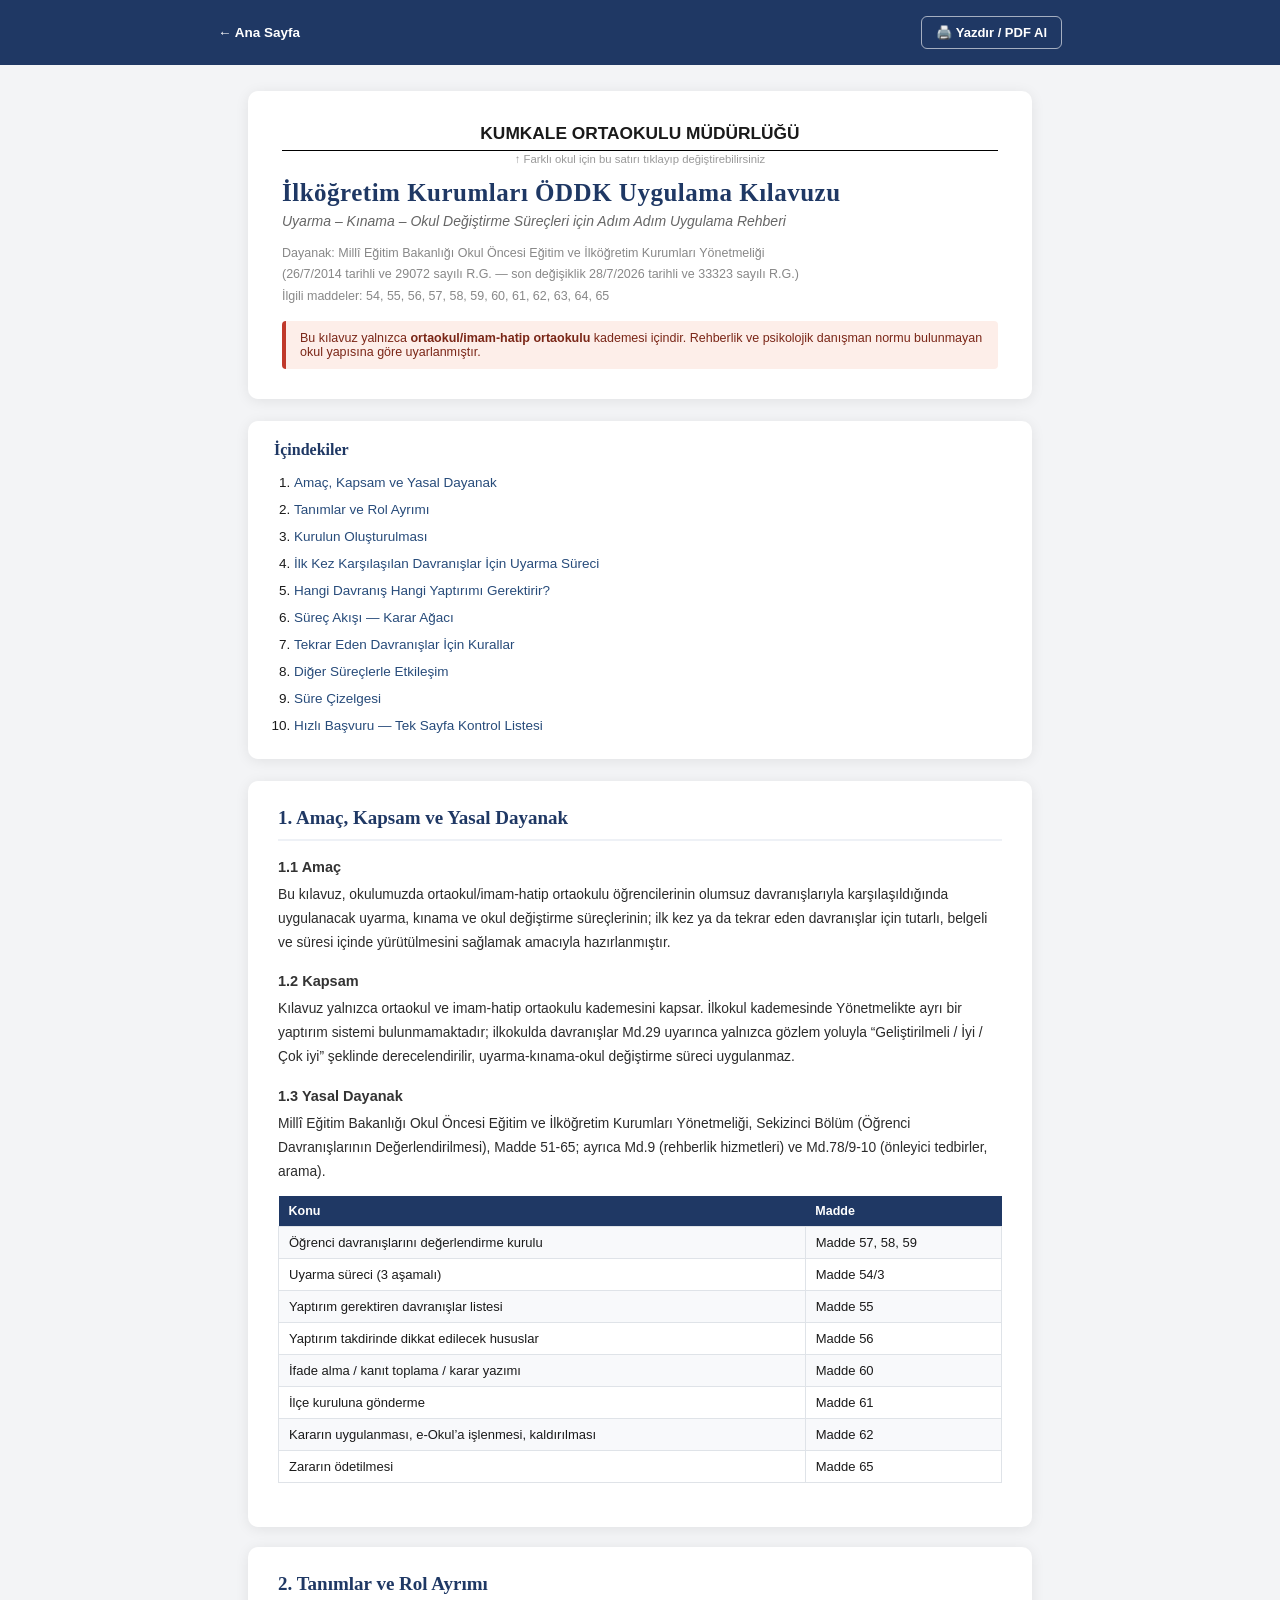
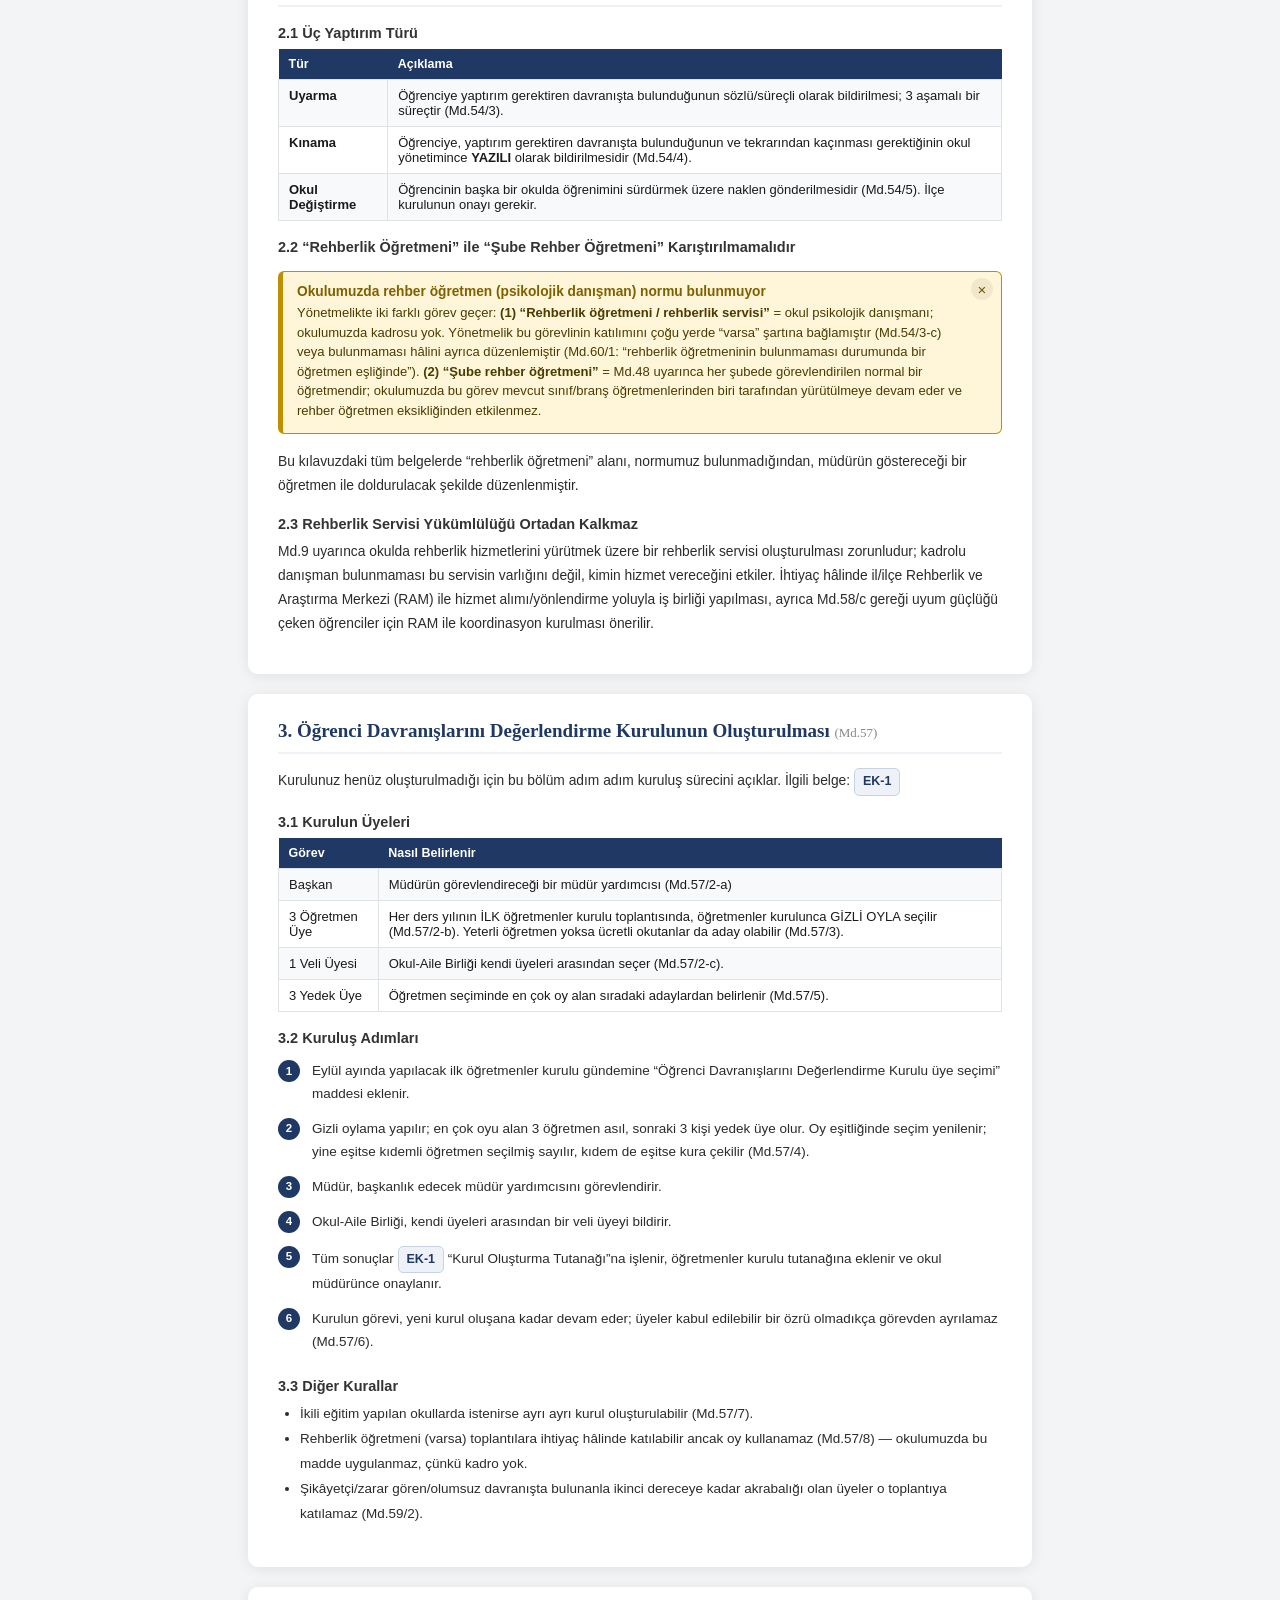
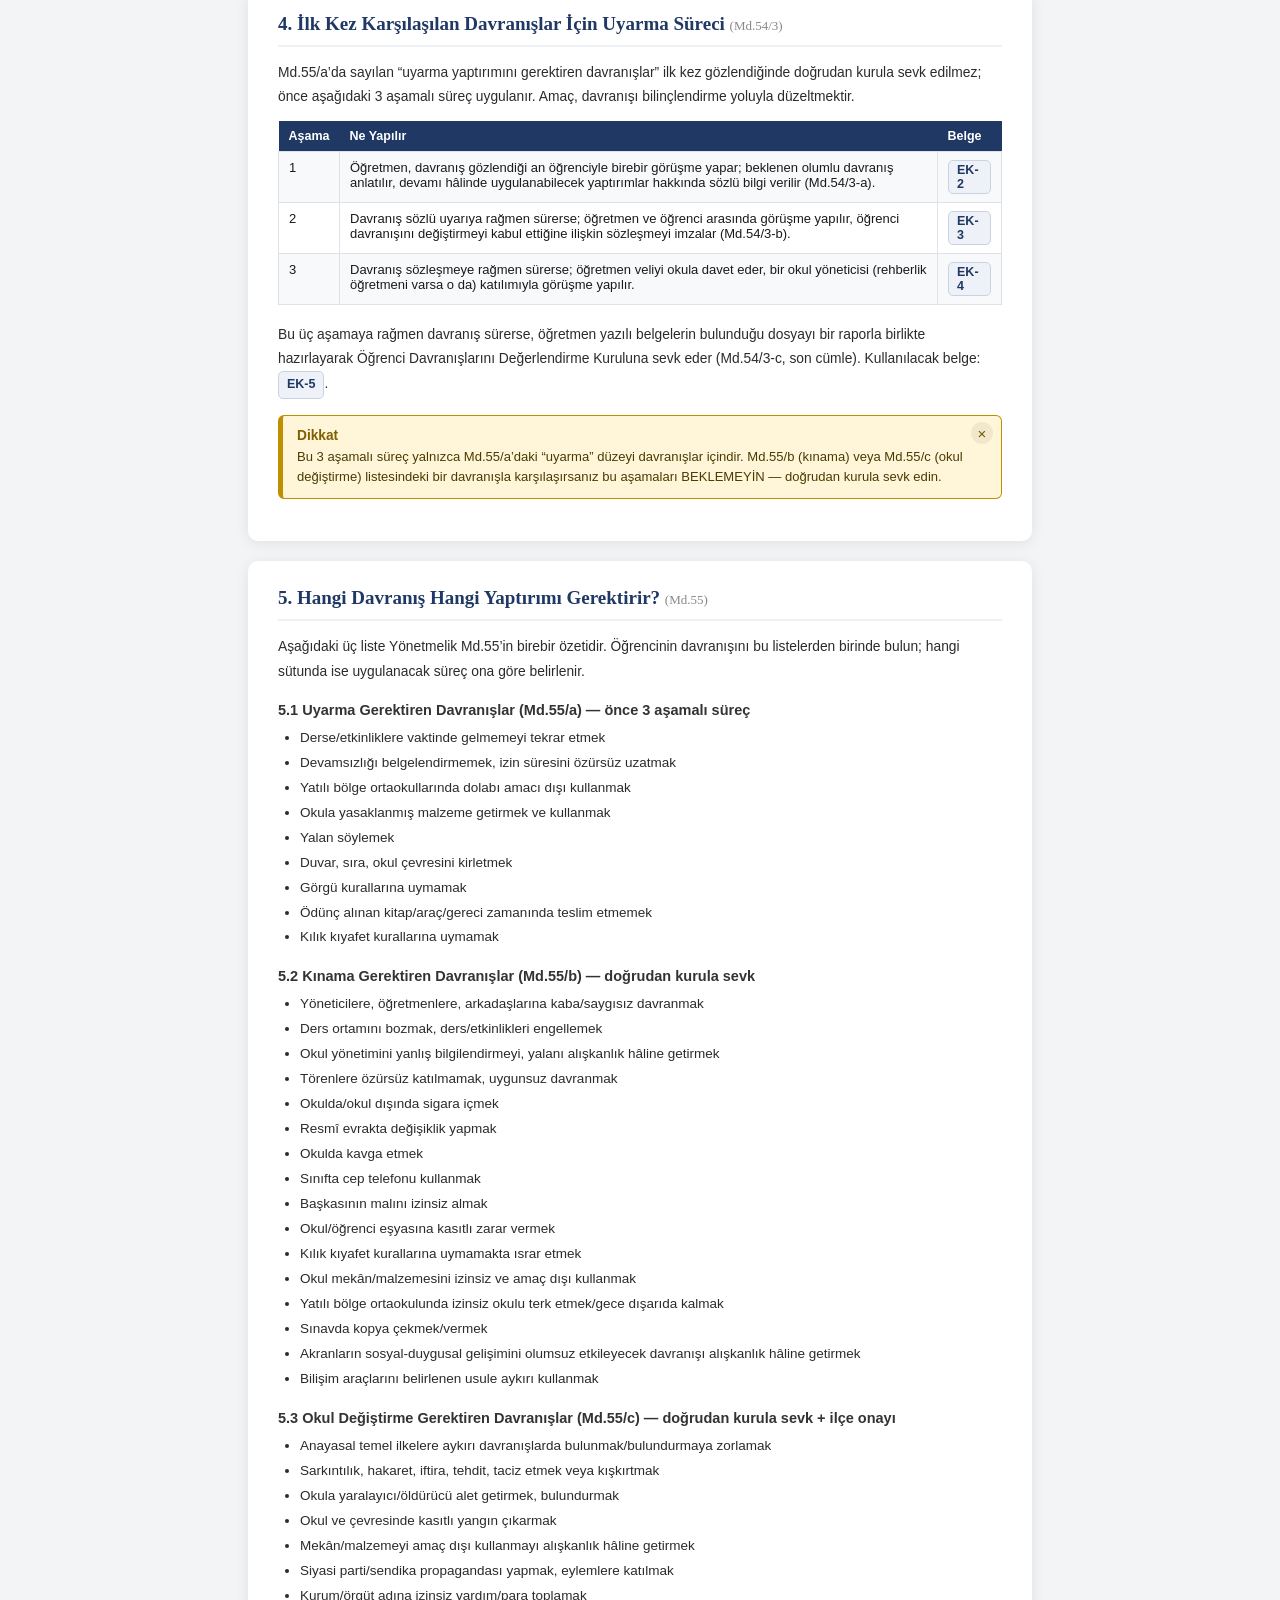
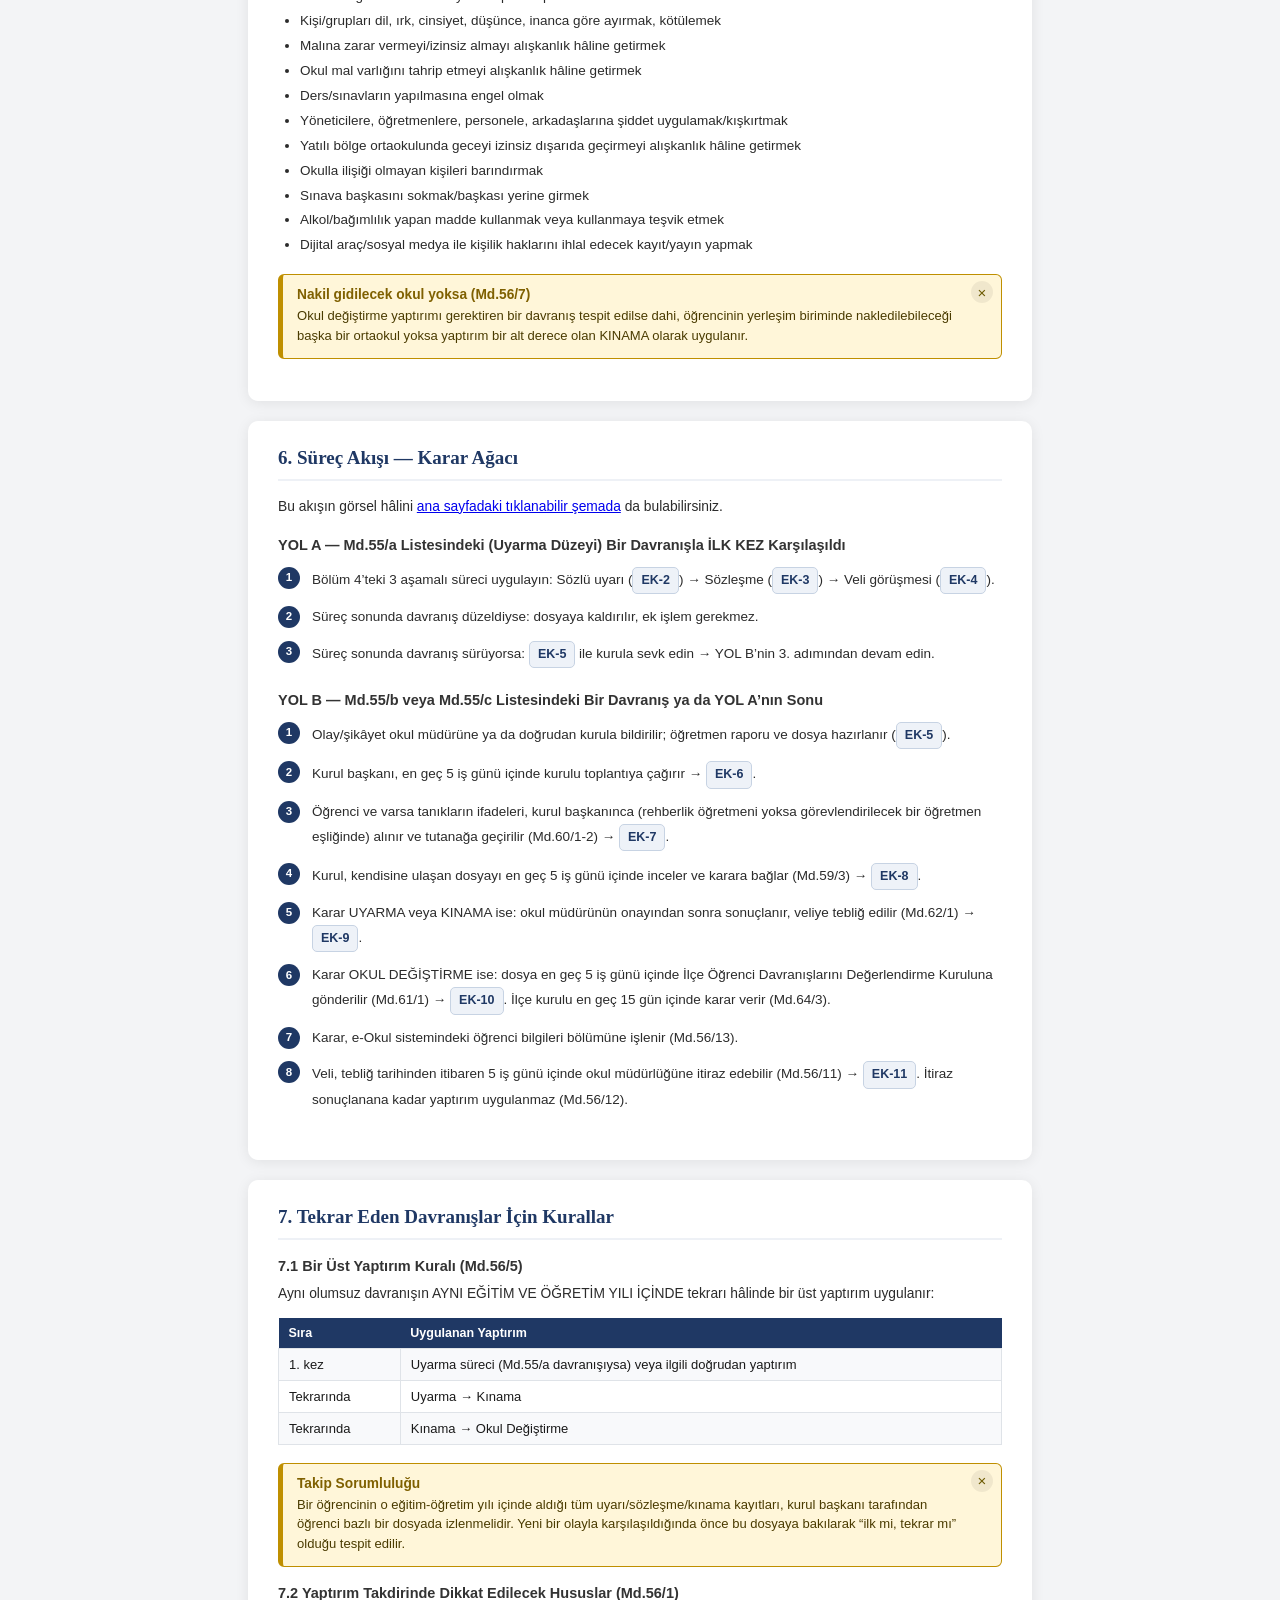
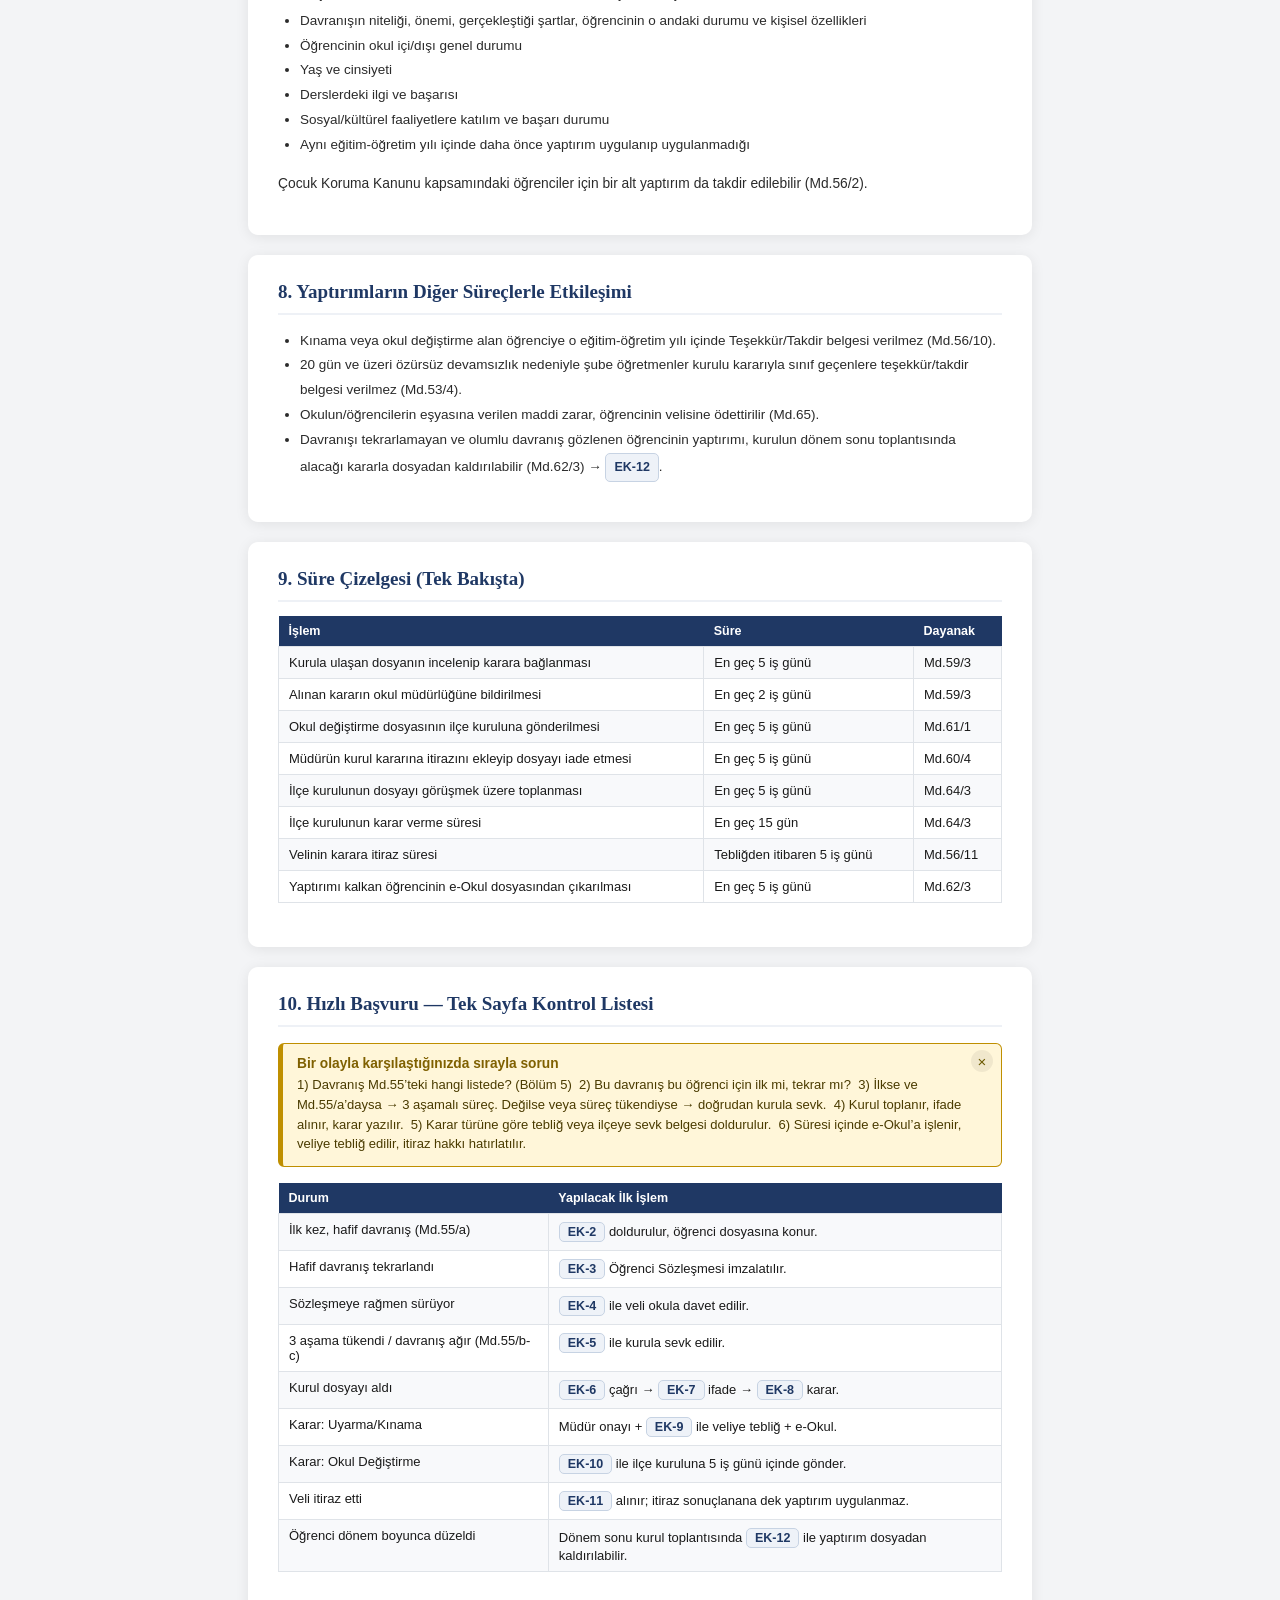
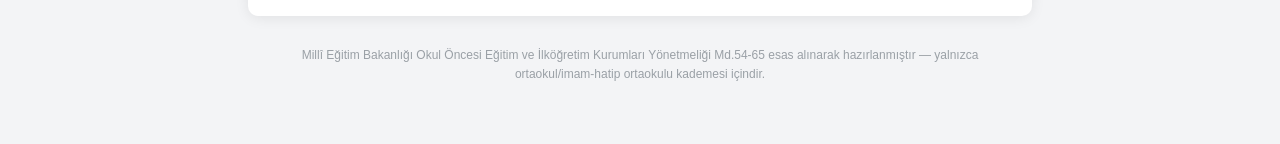
==== commit f1265286: "İsim değişikliği: 'İlköğretim Kurumları ÖDDK Uygulama Kiti' başlığı her yerde güncellendi" ====
--- a/kilavuz.html
+++ b/kilavuz.html
@@ -3,7 +3,7 @@
 <head>
 <meta charset="UTF-8">
 <meta name="viewport" content="width=device-width, initial-scale=1">
-<title>Uygulama Kılavuzu — Yaptırım Süreçleri Kiti</title>
+<title>Uygulama Kılavuzu — İlköğretim Kurumları ÖDDK Kiti</title>
 <link rel="stylesheet" href="assets/style.css">
 <style>
   body{ background:#f3f4f6; font-family: Arial, Helvetica, sans-serif; padding: 0 0 60px; }
@@ -71,7 +71,7 @@
   <div class="topbar">
     <div class="wrap">
       <a class="back" href="index.html">&larr; Ana Sayfa</a>
-      <button type="button" onclick="window.print()">🖨️ Yazdır / PDF Al</button>
+      <button type="button" onclick="printForm()">🖨️ Yazdır / PDF Al</button>
     </div>
   </div>
 
@@ -80,7 +80,7 @@
     <div class="cover">
       <div class="school-line" id="okulAdi" contenteditable="true" spellcheck="false"></div>
       <div class="school-hint">↑ Farklı okul için bu satırı tıklayıp değiştirebilirsiniz</div>
-      <h1>Ortaokul Yaptırım Süreçleri Uygulama Kılavuzu</h1>
+      <h1>İlköğretim Kurumları ÖDDK Uygulama Kılavuzu</h1>
       <div class="sub">Uyarma – Kınama – Okul Değiştirme Süreçleri için Adım Adım Uygulama Rehberi</div>
       <div class="meta">
         Dayanak: Millî Eğitim Bakanlığı Okul Öncesi Eğitim ve İlköğretim Kurumları Yönetmeliği<br>
--- a/assets/style.css
+++ b/assets/style.css
@@ -126,12 +126,15 @@
   padding: 9px;
   outline:none;
   background: transparent;
-  resize: none;
+  resize: vertical;
   overflow: hidden;
   line-height: 1.5;
   min-height: 42px;
 }
 textarea::placeholder{ color:#a8a8a8; font-style: italic; }
+@supports (field-sizing: content) {
+  textarea{ field-sizing: content; max-height: none; }
+}
 
 .para{ font-size:10.6pt; line-height:1.55; text-align:justify; margin:16px 0; font-family: Arial, sans-serif; color:#222;}
 
@@ -236,9 +239,10 @@
 @media print{
   body{ background:none; margin:0; padding:0; }
   .toolbar{ display:none; }
-  .page{ box-shadow:none; margin:0; width:auto; min-height:0; }
-  @page{ size: A4; margin: 14mm 16mm; }
+  .page{ box-shadow:none; margin:0; width:auto; min-height:0; padding: 0; }
+  @page{ size: A4; margin: 13mm 15mm; }
   textarea, input{ border-color:#000 !important; }
+  textarea{ overflow: visible !important; resize: none !important; }
   .dyn-remove{ display:none; }
   .note-close{ display:none; }
   a.hotspot{ outline:none !important; }
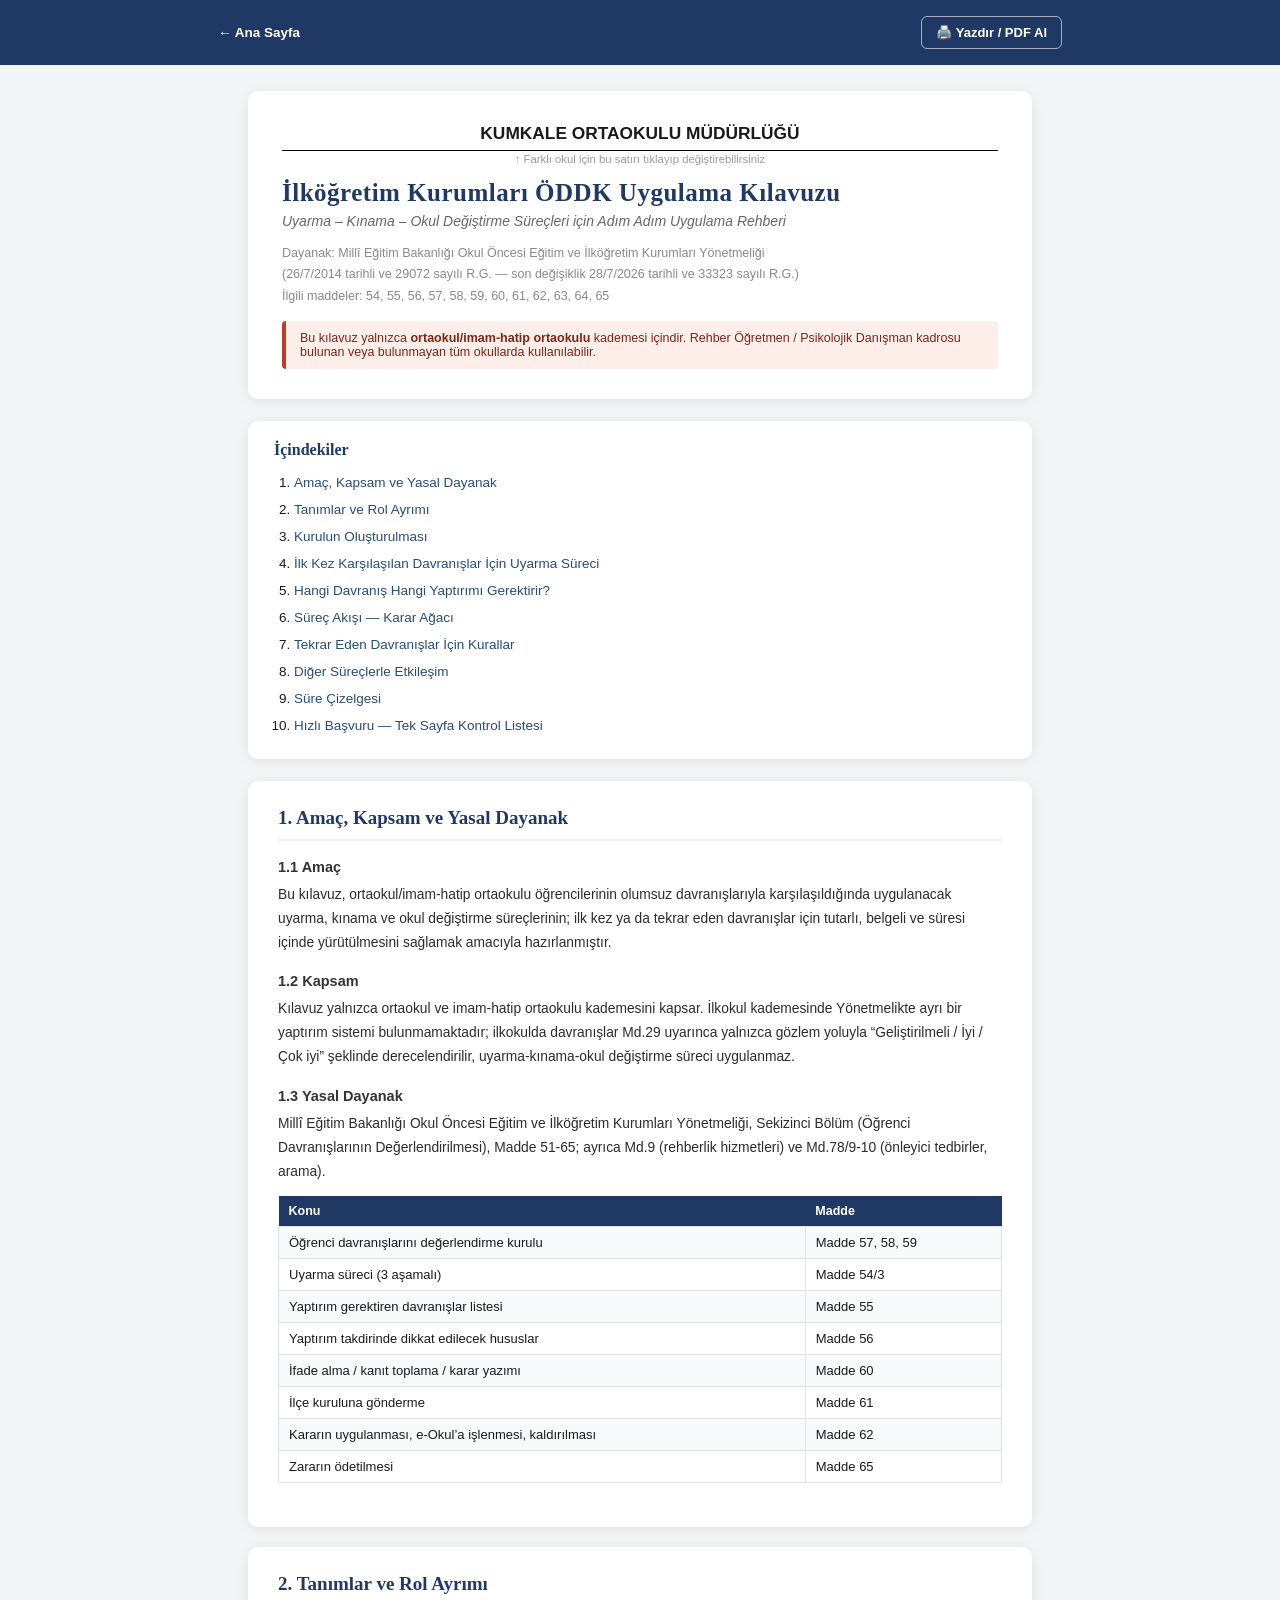
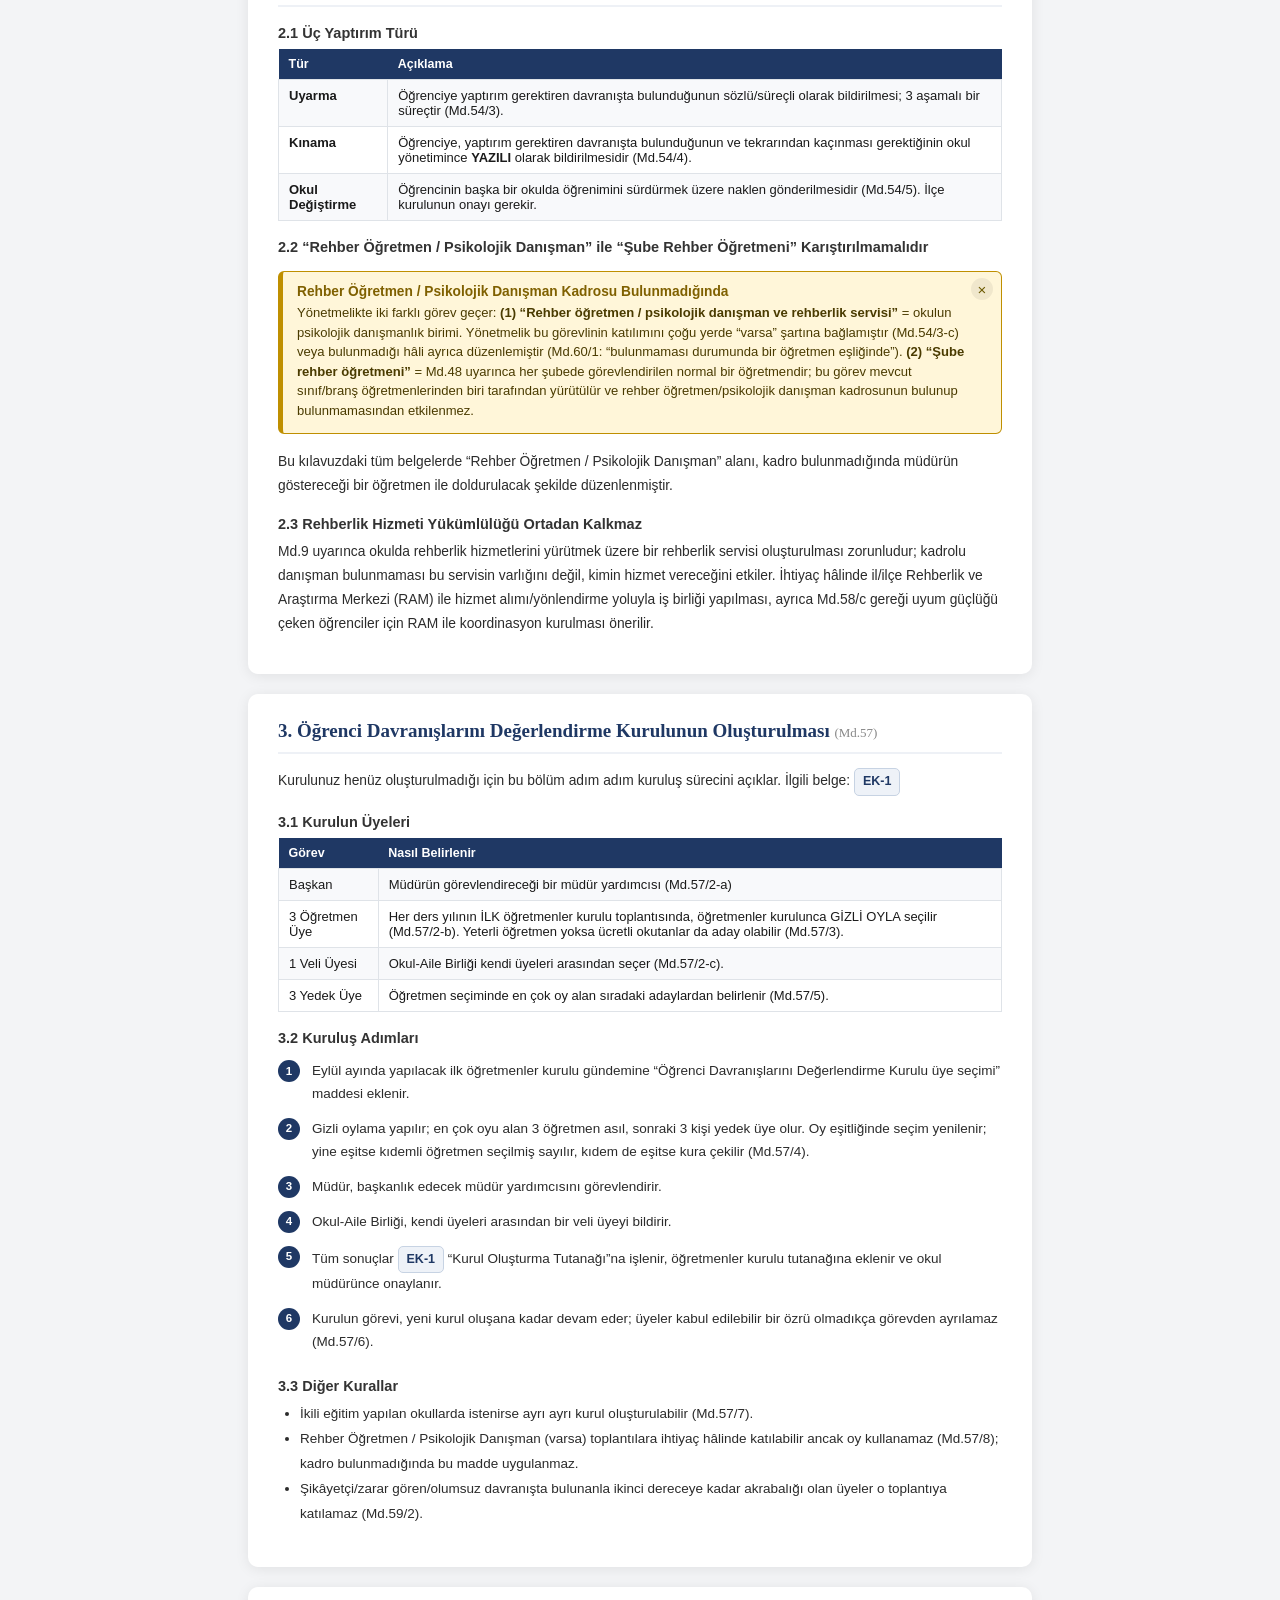
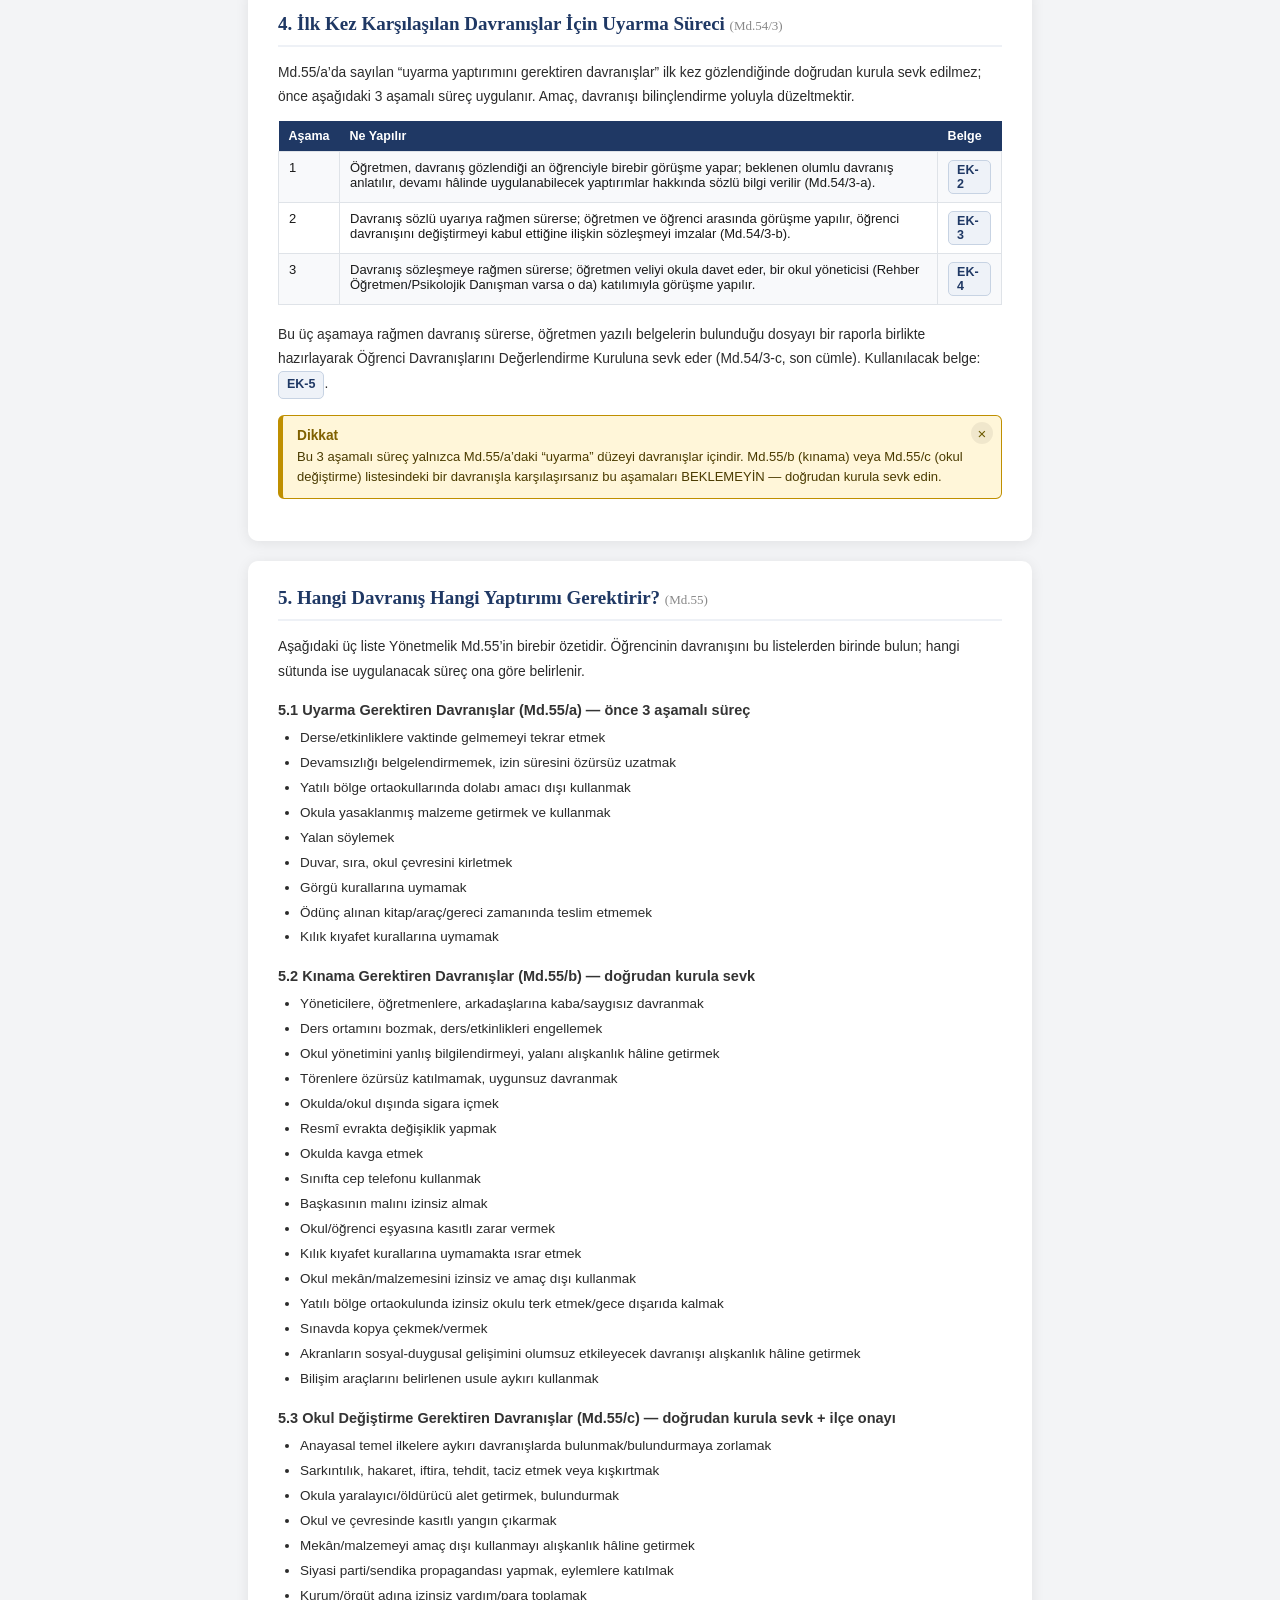
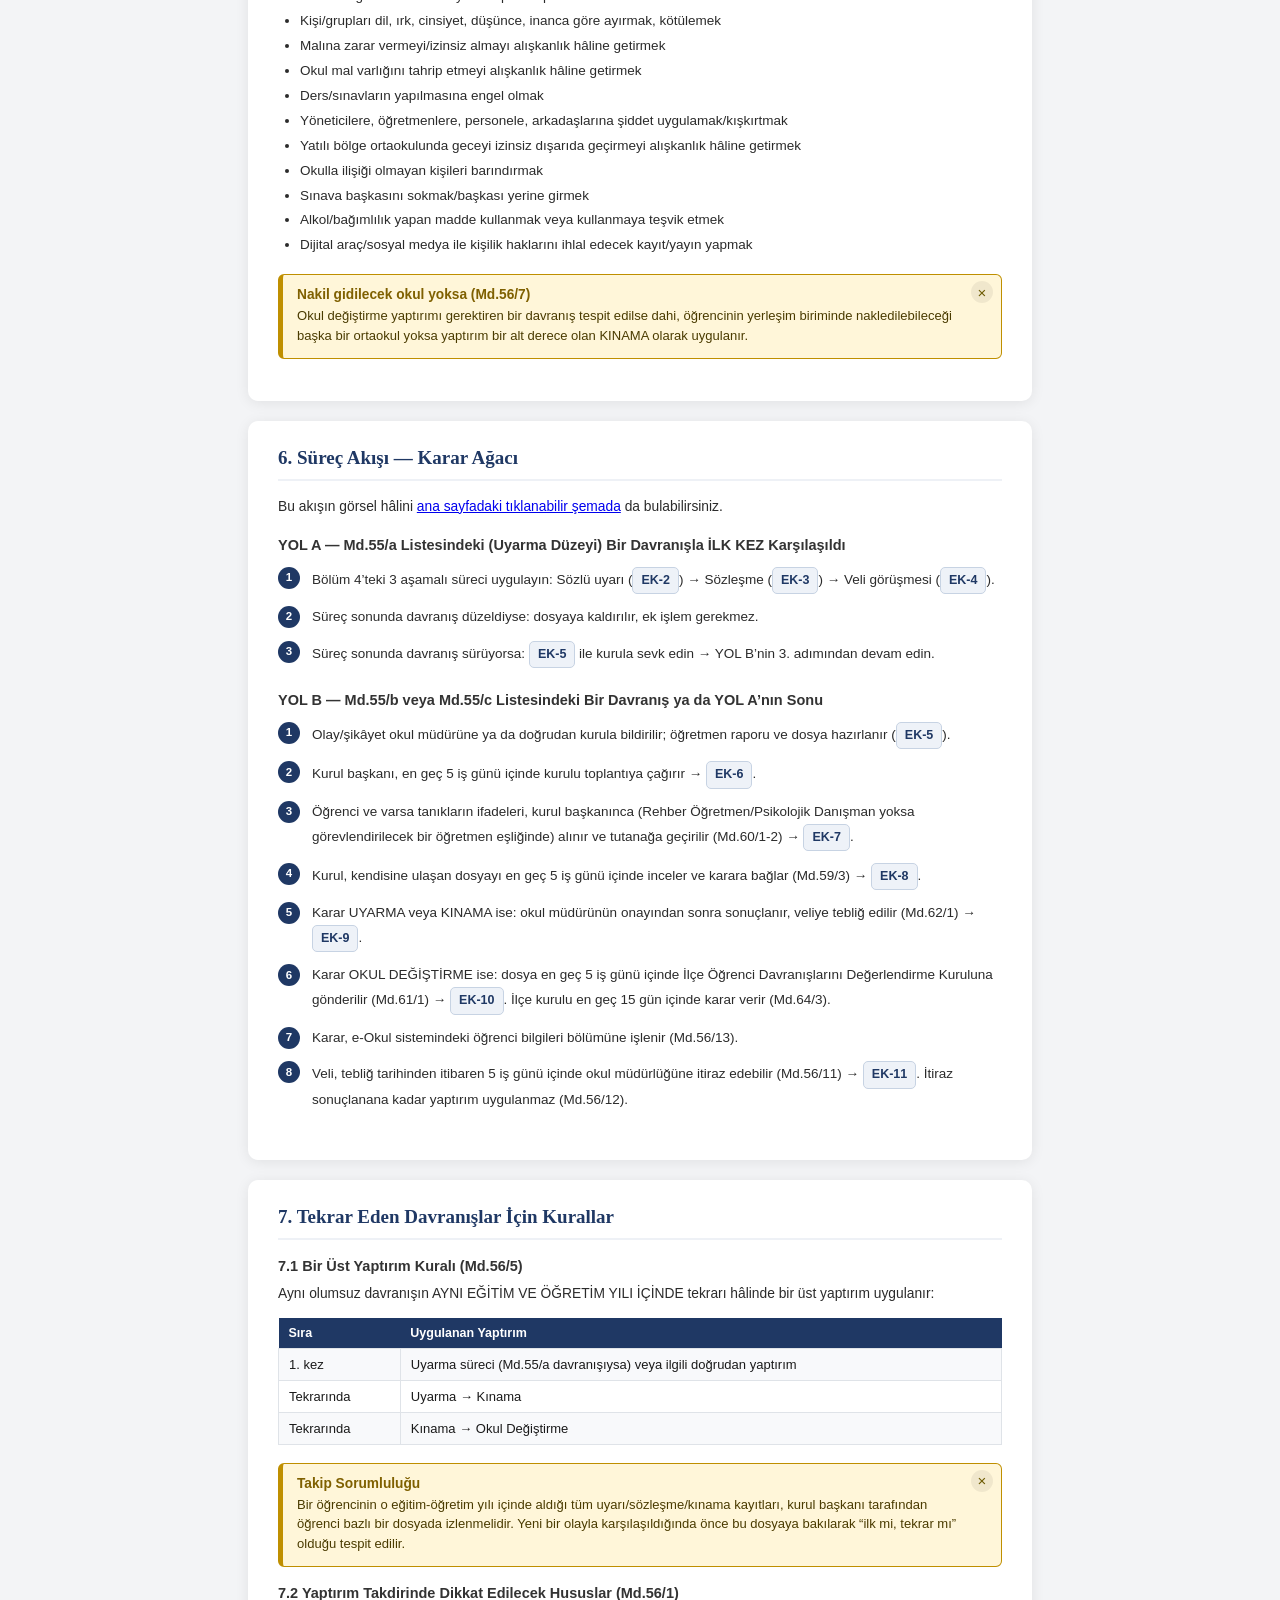
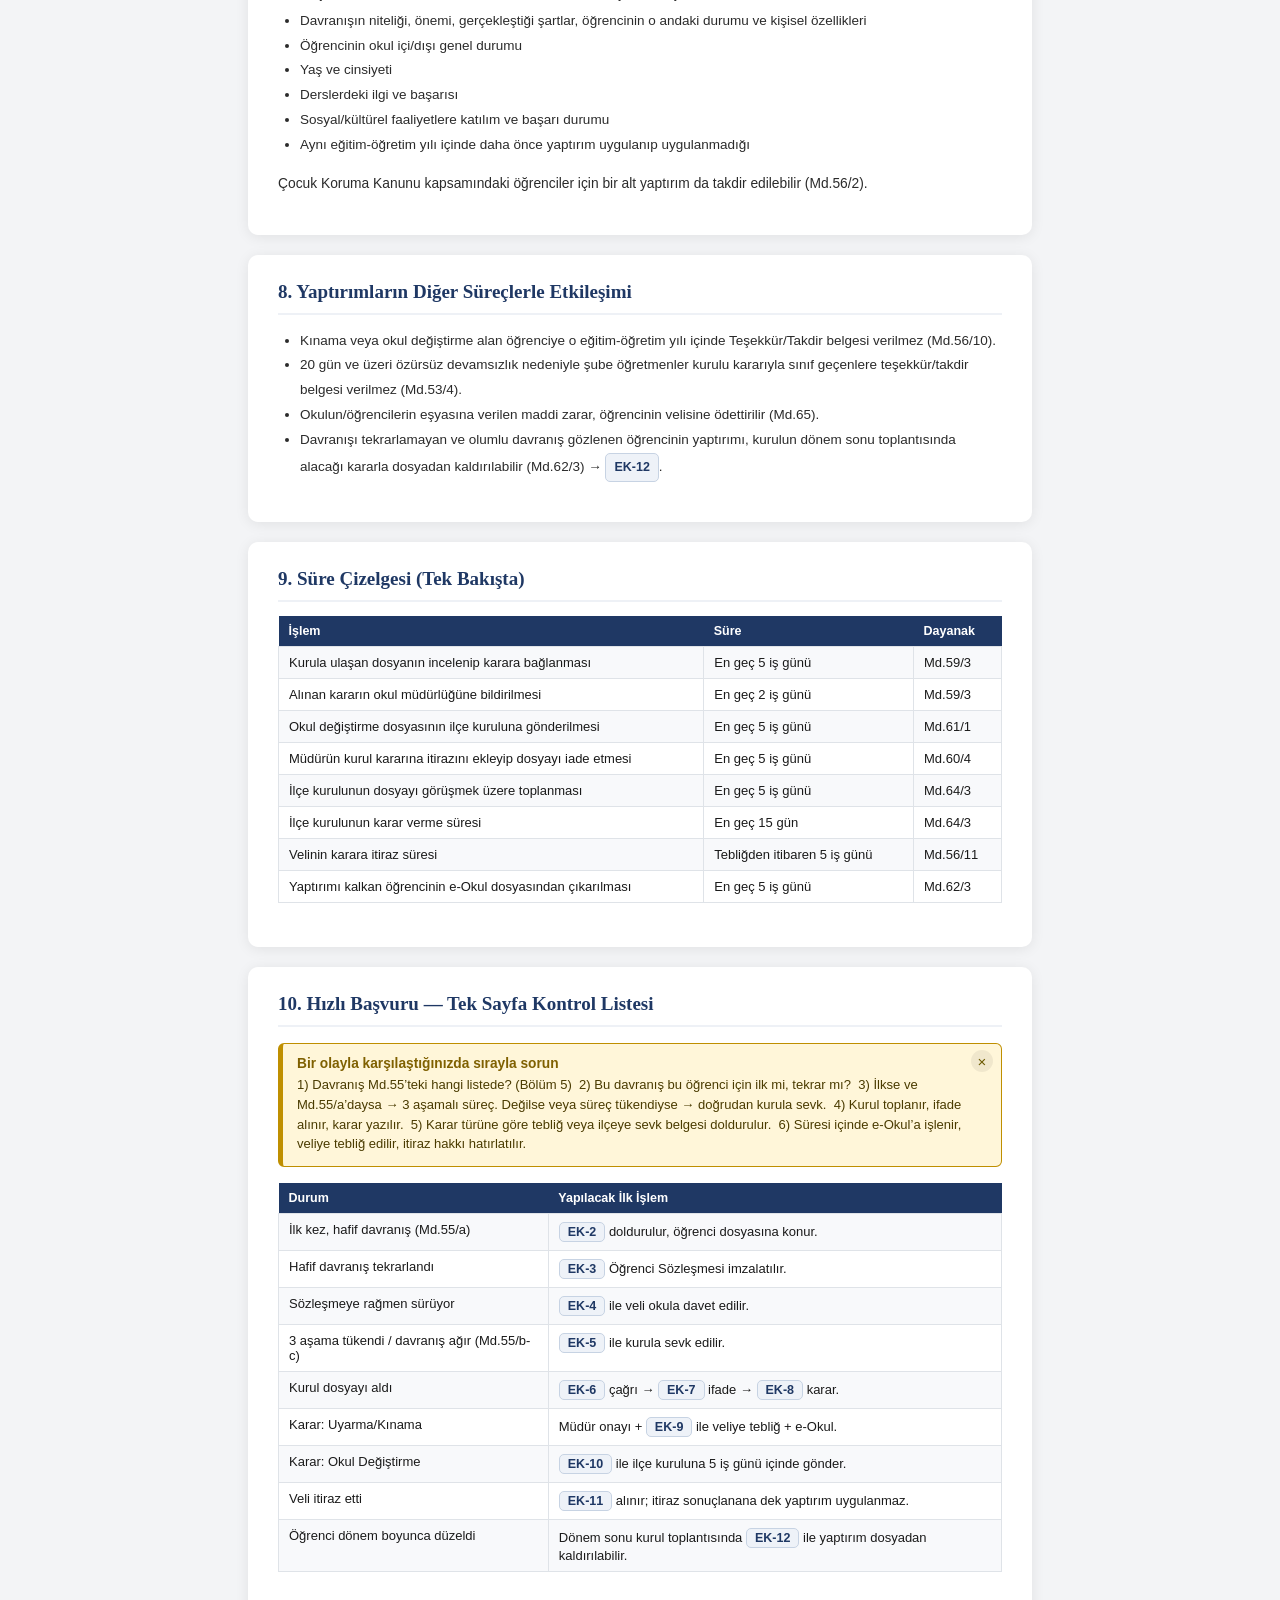
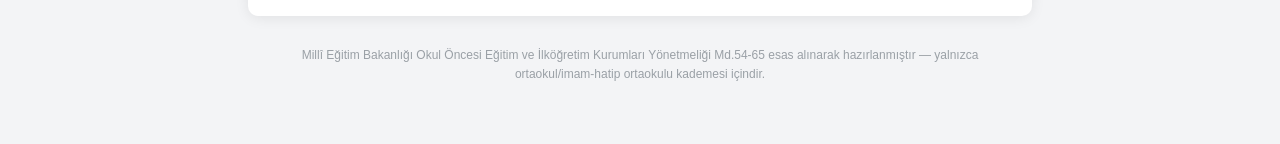
==== commit eeaf343a: "Genelleme: okula özgü ifadeler kaldırıldı, tüm okullar için geçerli koşullu cümlelere çevrildi; 'Reh" ====
--- a/kilavuz.html
+++ b/kilavuz.html
@@ -87,7 +87,7 @@
         (26/7/2014 tarihli ve 29072 sayılı R.G. — son değişiklik 28/7/2026 tarihli ve 33323 sayılı R.G.)<br>
         İlgili maddeler: 54, 55, 56, 57, 58, 59, 60, 61, 62, 63, 64, 65
       </div>
-      <div class="warn">Bu kılavuz yalnızca <strong>ortaokul/imam-hatip ortaokulu</strong> kademesi içindir. Rehberlik ve psikolojik danışman normu bulunmayan okul yapısına göre uyarlanmıştır.</div>
+      <div class="warn">Bu kılavuz yalnızca <strong>ortaokul/imam-hatip ortaokulu</strong> kademesi içindir. Rehber Öğretmen / Psikolojik Danışman kadrosu bulunan veya bulunmayan tüm okullarda kullanılabilir.</div>
     </div>
 
     <div class="toc">
@@ -109,7 +109,7 @@
     <section class="card" id="s1">
       <h2>1. Amaç, Kapsam ve Yasal Dayanak</h2>
       <h3>1.1 Amaç</h3>
-      <p>Bu kılavuz, okulumuzda ortaokul/imam-hatip ortaokulu öğrencilerinin olumsuz davranışlarıyla karşılaşıldığında uygulanacak uyarma, kınama ve okul değiştirme süreçlerinin; ilk kez ya da tekrar eden davranışlar için tutarlı, belgeli ve süresi içinde yürütülmesini sağlamak amacıyla hazırlanmıştır.</p>
+      <p>Bu kılavuz, ortaokul/imam-hatip ortaokulu öğrencilerinin olumsuz davranışlarıyla karşılaşıldığında uygulanacak uyarma, kınama ve okul değiştirme süreçlerinin; ilk kez ya da tekrar eden davranışlar için tutarlı, belgeli ve süresi içinde yürütülmesini sağlamak amacıyla hazırlanmıştır.</p>
       <h3>1.2 Kapsam</h3>
       <p>Kılavuz yalnızca ortaokul ve imam-hatip ortaokulu kademesini kapsar. İlkokul kademesinde Yönetmelikte ayrı bir yaptırım sistemi bulunmamaktadır; ilkokulda davranışlar Md.29 uyarınca yalnızca gözlem yoluyla &ldquo;Geliştirilmeli / İyi / Çok iyi&rdquo; şeklinde derecelendirilir, uyarma-kınama-okul değiştirme süreci uygulanmaz.</p>
       <h3>1.3 Yasal Dayanak</h3>
@@ -137,14 +137,14 @@
         <tr><td><strong>Okul Değiştirme</strong></td><td>Öğrencinin başka bir okulda öğrenimini sürdürmek üzere naklen gönderilmesidir (Md.54/5). İlçe kurulunun onayı gerekir.</td></tr>
       </table>
 
-      <h3>2.2 &ldquo;Rehberlik Öğretmeni&rdquo; ile &ldquo;Şube Rehber Öğretmeni&rdquo; Karıştırılmamalıdır</h3>
-      <div class="note-box">
-        <div class="note-title">Okulumuzda rehber öğretmen (psikolojik danışman) normu bulunmuyor</div>
-        <div class="note-text">Yönetmelikte iki farklı görev geçer: <strong>(1) &ldquo;Rehberlik öğretmeni / rehberlik servisi&rdquo;</strong> = okul psikolojik danışmanı; okulumuzda kadrosu yok. Yönetmelik bu görevlinin katılımını çoğu yerde &ldquo;varsa&rdquo; şartına bağlamıştır (Md.54/3-c) veya bulunmaması hâlini ayrıca düzenlemiştir (Md.60/1: &ldquo;rehberlik öğretmeninin bulunmaması durumunda bir öğretmen eşliğinde&rdquo;). <strong>(2) &ldquo;Şube rehber öğretmeni&rdquo;</strong> = Md.48 uyarınca her şubede görevlendirilen normal bir öğretmendir; okulumuzda bu görev mevcut sınıf/branş öğretmenlerinden biri tarafından yürütülmeye devam eder ve rehber öğretmen eksikliğinden etkilenmez.</div>
-      </div>
-      <p>Bu kılavuzdaki tüm belgelerde &ldquo;rehberlik öğretmeni&rdquo; alanı, normumuz bulunmadığından, müdürün göstereceği bir öğretmen ile doldurulacak şekilde düzenlenmiştir.</p>
-
-      <h3>2.3 Rehberlik Servisi Yükümlülüğü Ortadan Kalkmaz</h3>
+      <h3>2.2 &ldquo;Rehber Öğretmen / Psikolojik Danışman&rdquo; ile &ldquo;Şube Rehber Öğretmeni&rdquo; Karıştırılmamalıdır</h3>
+      <div class="note-box">
+        <div class="note-title">Rehber Öğretmen / Psikolojik Danışman Kadrosu Bulunmadığında</div>
+        <div class="note-text">Yönetmelikte iki farklı görev geçer: <strong>(1) &ldquo;Rehber öğretmen / psikolojik danışman ve rehberlik servisi&rdquo;</strong> = okulun psikolojik danışmanlık birimi. Yönetmelik bu görevlinin katılımını çoğu yerde &ldquo;varsa&rdquo; şartına bağlamıştır (Md.54/3-c) veya bulunmadığı hâli ayrıca düzenlemiştir (Md.60/1: &ldquo;bulunmaması durumunda bir öğretmen eşliğinde&rdquo;). <strong>(2) &ldquo;Şube rehber öğretmeni&rdquo;</strong> = Md.48 uyarınca her şubede görevlendirilen normal bir öğretmendir; bu görev mevcut sınıf/branş öğretmenlerinden biri tarafından yürütülür ve rehber öğretmen/psikolojik danışman kadrosunun bulunup bulunmamasından etkilenmez.</div>
+      </div>
+      <p>Bu kılavuzdaki tüm belgelerde &ldquo;Rehber Öğretmen / Psikolojik Danışman&rdquo; alanı, kadro bulunmadığında müdürün göstereceği bir öğretmen ile doldurulacak şekilde düzenlenmiştir.</p>
+
+      <h3>2.3 Rehberlik Hizmeti Yükümlülüğü Ortadan Kalkmaz</h3>
       <p>Md.9 uyarınca okulda rehberlik hizmetlerini yürütmek üzere bir rehberlik servisi oluşturulması zorunludur; kadrolu danışman bulunmaması bu servisin varlığını değil, kimin hizmet vereceğini etkiler. İhtiyaç hâlinde il/ilçe Rehberlik ve Araştırma Merkezi (RAM) ile hizmet alımı/yönlendirme yoluyla iş birliği yapılması, ayrıca Md.58/c gereği uyum güçlüğü çeken öğrenciler için RAM ile koordinasyon kurulması önerilir.</p>
     </section>
 
@@ -171,7 +171,7 @@
       <h3>3.3 Diğer Kurallar</h3>
       <ul>
         <li>İkili eğitim yapılan okullarda istenirse ayrı ayrı kurul oluşturulabilir (Md.57/7).</li>
-        <li>Rehberlik öğretmeni (varsa) toplantılara ihtiyaç hâlinde katılabilir ancak oy kullanamaz (Md.57/8) — okulumuzda bu madde uygulanmaz, çünkü kadro yok.</li>
+        <li>Rehber Öğretmen / Psikolojik Danışman (varsa) toplantılara ihtiyaç hâlinde katılabilir ancak oy kullanamaz (Md.57/8); kadro bulunmadığında bu madde uygulanmaz.</li>
         <li>Şikâyetçi/zarar gören/olumsuz davranışta bulunanla ikinci dereceye kadar akrabalığı olan üyeler o toplantıya katılamaz (Md.59/2).</li>
       </ul>
     </section>
@@ -183,7 +183,7 @@
         <tr><th>Aşama</th><th>Ne Yapılır</th><th>Belge</th></tr>
         <tr><td>1</td><td>Öğretmen, davranış gözlendiği an öğrenciyle birebir görüşme yapar; beklenen olumlu davranış anlatılır, devamı hâlinde uygulanabilecek yaptırımlar hakkında sözlü bilgi verilir (Md.54/3-a).</td><td><a class="ek-link" href="ek/ek-02.html">EK-2</a></td></tr>
         <tr><td>2</td><td>Davranış sözlü uyarıya rağmen sürerse; öğretmen ve öğrenci arasında görüşme yapılır, öğrenci davranışını değiştirmeyi kabul ettiğine ilişkin sözleşmeyi imzalar (Md.54/3-b).</td><td><a class="ek-link" href="ek/ek-03.html">EK-3</a></td></tr>
-        <tr><td>3</td><td>Davranış sözleşmeye rağmen sürerse; öğretmen veliyi okula davet eder, bir okul yöneticisi (rehberlik öğretmeni varsa o da) katılımıyla görüşme yapılır.</td><td><a class="ek-link" href="ek/ek-04.html">EK-4</a></td></tr>
+        <tr><td>3</td><td>Davranış sözleşmeye rağmen sürerse; öğretmen veliyi okula davet eder, bir okul yöneticisi (Rehber Öğretmen/Psikolojik Danışman varsa o da) katılımıyla görüşme yapılır.</td><td><a class="ek-link" href="ek/ek-04.html">EK-4</a></td></tr>
       </table>
       <p>Bu üç aşamaya rağmen davranış sürerse, öğretmen yazılı belgelerin bulunduğu dosyayı bir raporla birlikte hazırlayarak Öğrenci Davranışlarını Değerlendirme Kuruluna sevk eder (Md.54/3-c, son cümle). Kullanılacak belge: <a class="ek-link" href="ek/ek-05.html">EK-5</a>.</p>
       <div class="note-box">
@@ -268,7 +268,7 @@
       <ol class="flow-steps">
         <li>Olay/şikâyet okul müdürüne ya da doğrudan kurula bildirilir; öğretmen raporu ve dosya hazırlanır (<a class="ek-link" href="ek/ek-05.html">EK-5</a>).</li>
         <li>Kurul başkanı, en geç 5 iş günü içinde kurulu toplantıya çağırır → <a class="ek-link" href="ek/ek-06.html">EK-6</a>.</li>
-        <li>Öğrenci ve varsa tanıkların ifadeleri, kurul başkanınca (rehberlik öğretmeni yoksa görevlendirilecek bir öğretmen eşliğinde) alınır ve tutanağa geçirilir (Md.60/1-2) → <a class="ek-link" href="ek/ek-07.html">EK-7</a>.</li>
+        <li>Öğrenci ve varsa tanıkların ifadeleri, kurul başkanınca (Rehber Öğretmen/Psikolojik Danışman yoksa görevlendirilecek bir öğretmen eşliğinde) alınır ve tutanağa geçirilir (Md.60/1-2) → <a class="ek-link" href="ek/ek-07.html">EK-7</a>.</li>
         <li>Kurul, kendisine ulaşan dosyayı en geç 5 iş günü içinde inceler ve karara bağlar (Md.59/3) → <a class="ek-link" href="ek/ek-08.html">EK-8</a>.</li>
         <li>Karar UYARMA veya KINAMA ise: okul müdürünün onayından sonra sonuçlanır, veliye tebliğ edilir (Md.62/1) → <a class="ek-link" href="ek/ek-09.html">EK-9</a>.</li>
         <li>Karar OKUL DEĞİŞTİRME ise: dosya en geç 5 iş günü içinde İlçe Öğrenci Davranışlarını Değerlendirme Kuruluna gönderilir (Md.61/1) → <a class="ek-link" href="ek/ek-10.html">EK-10</a>. İlçe kurulu en geç 15 gün içinde karar verir (Md.64/3).</li>
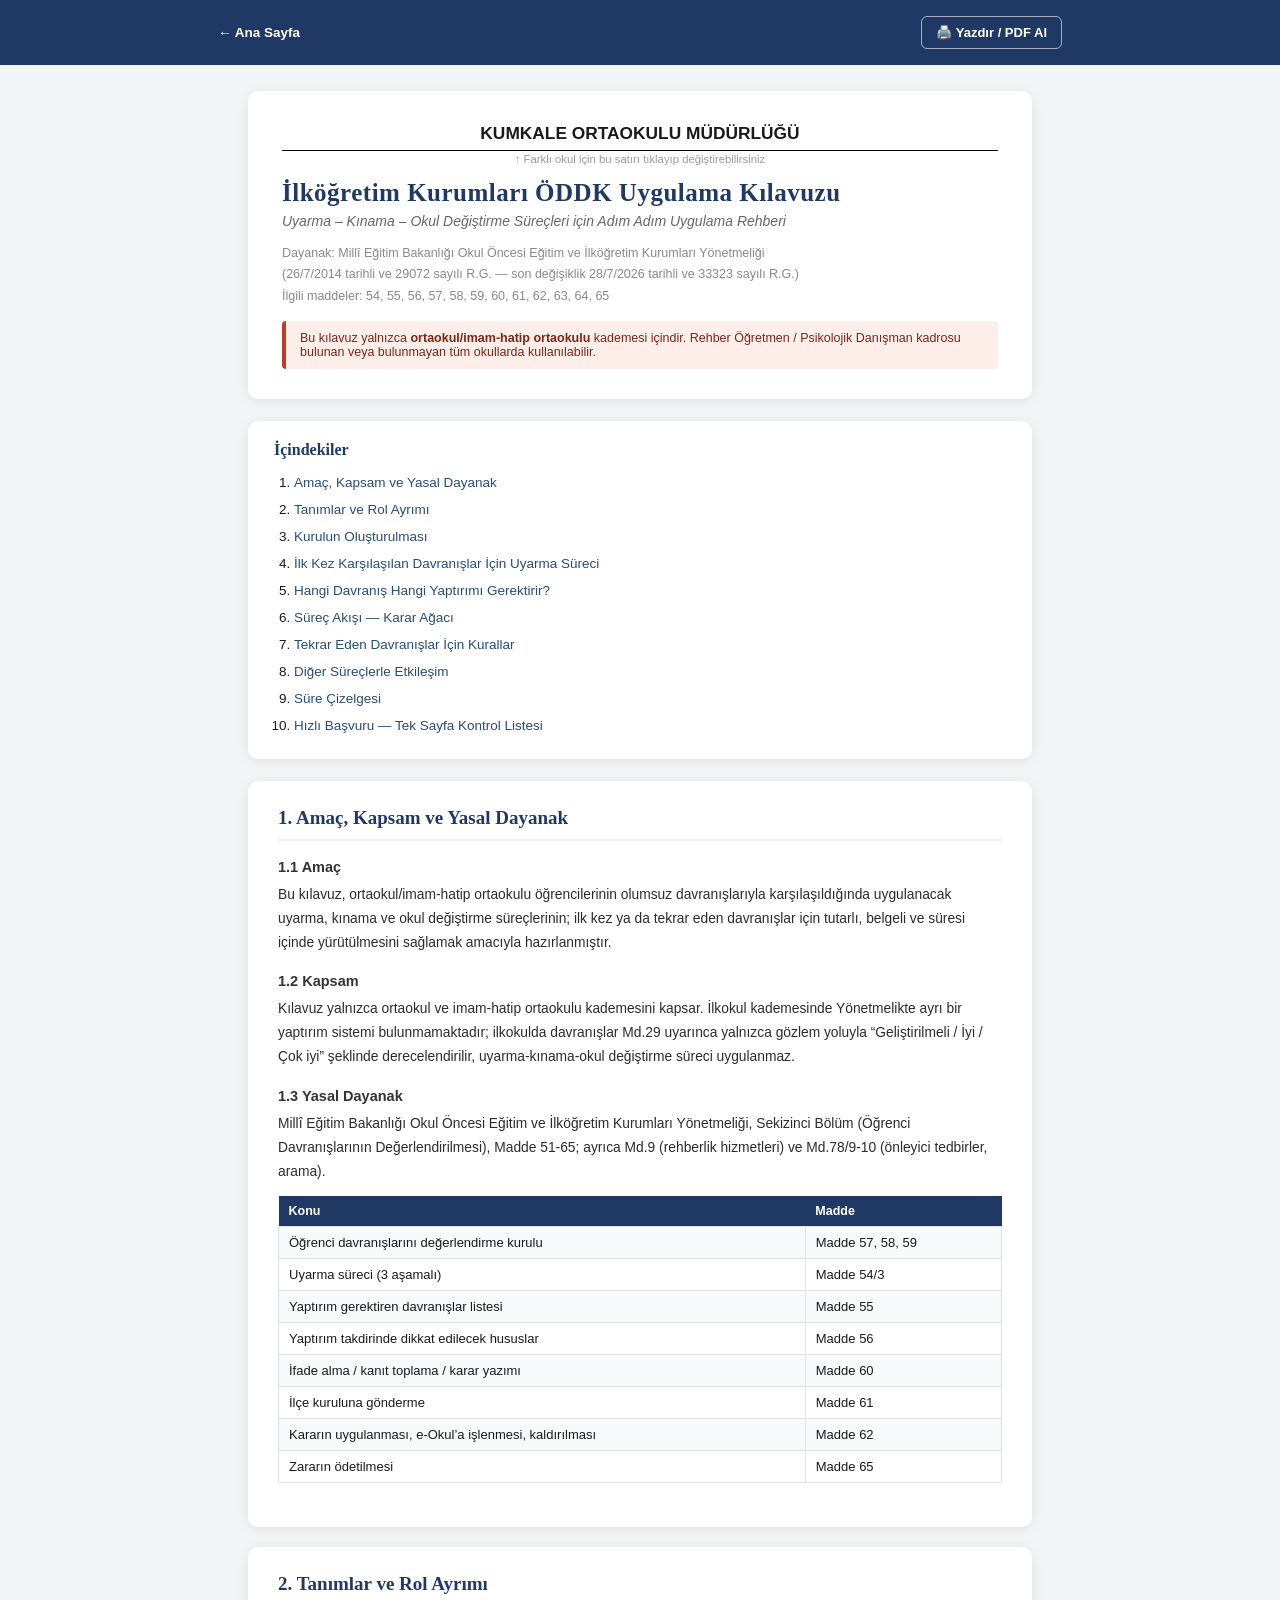
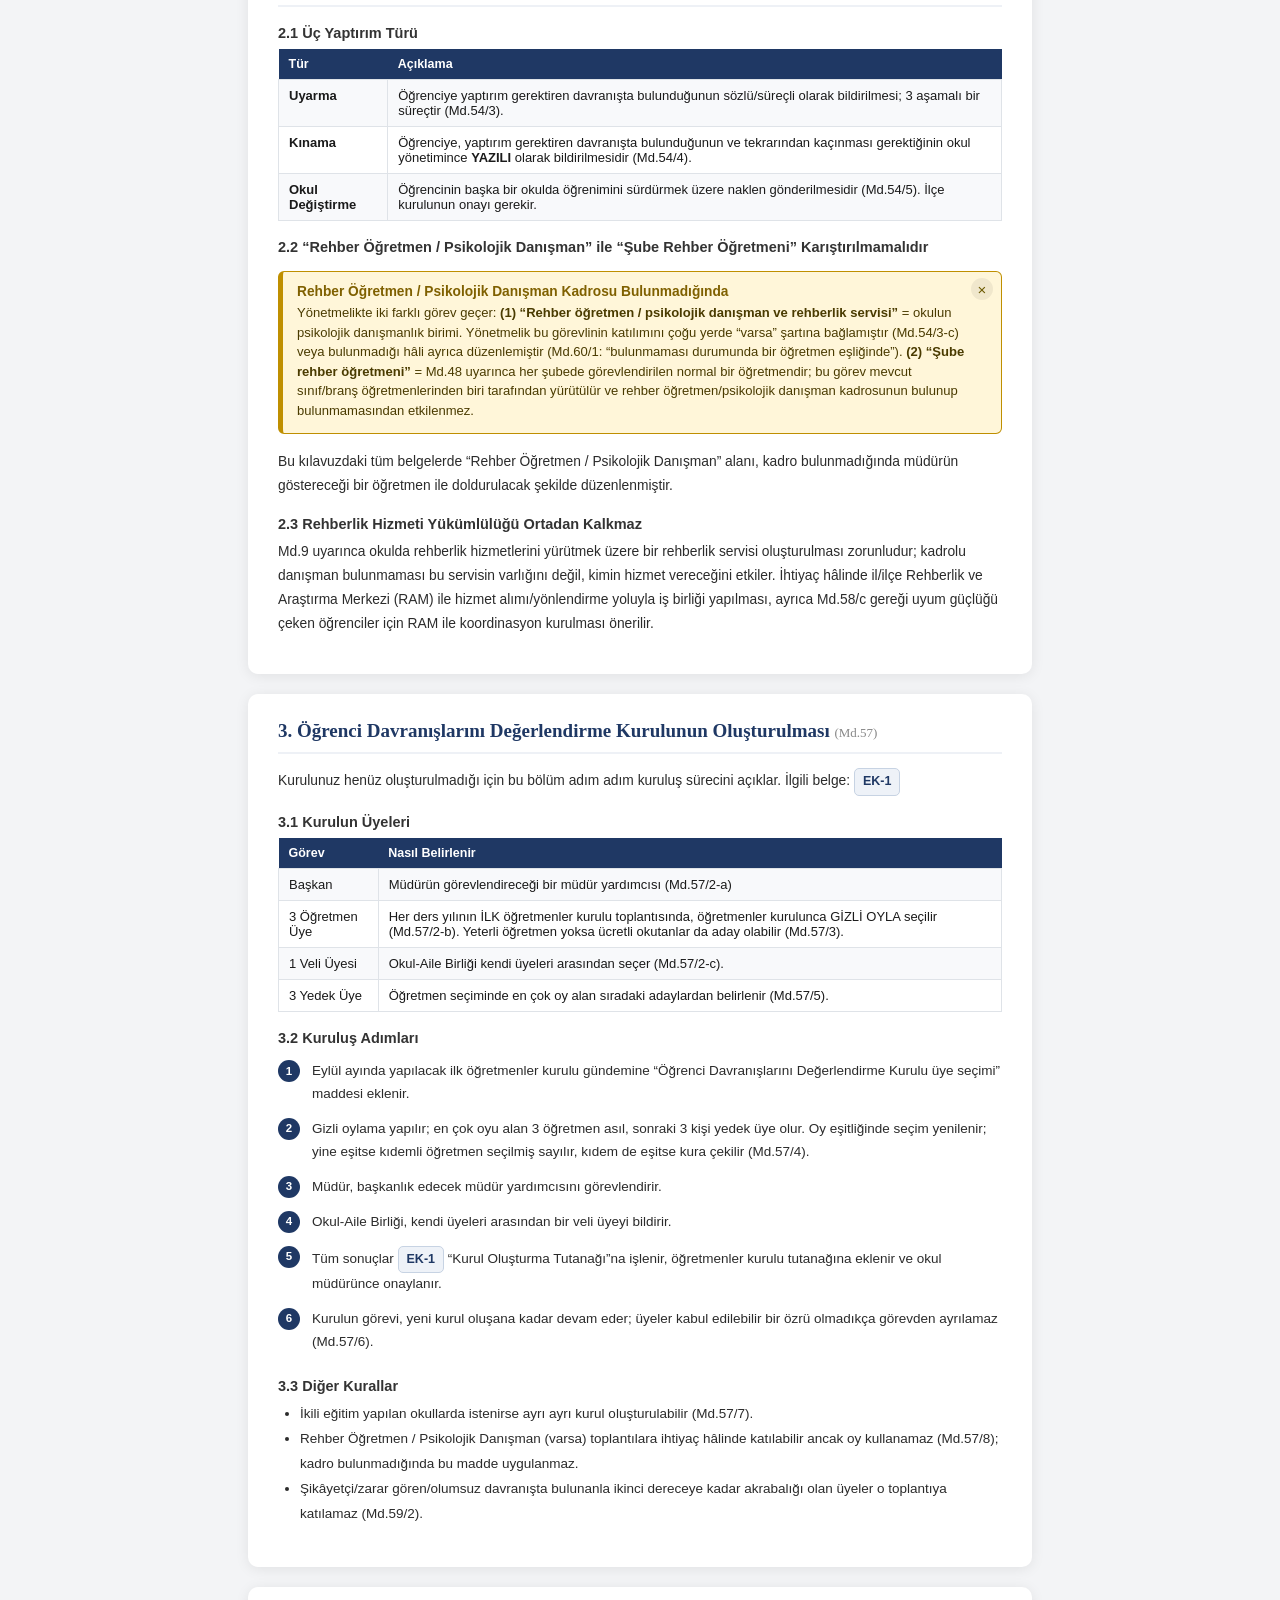
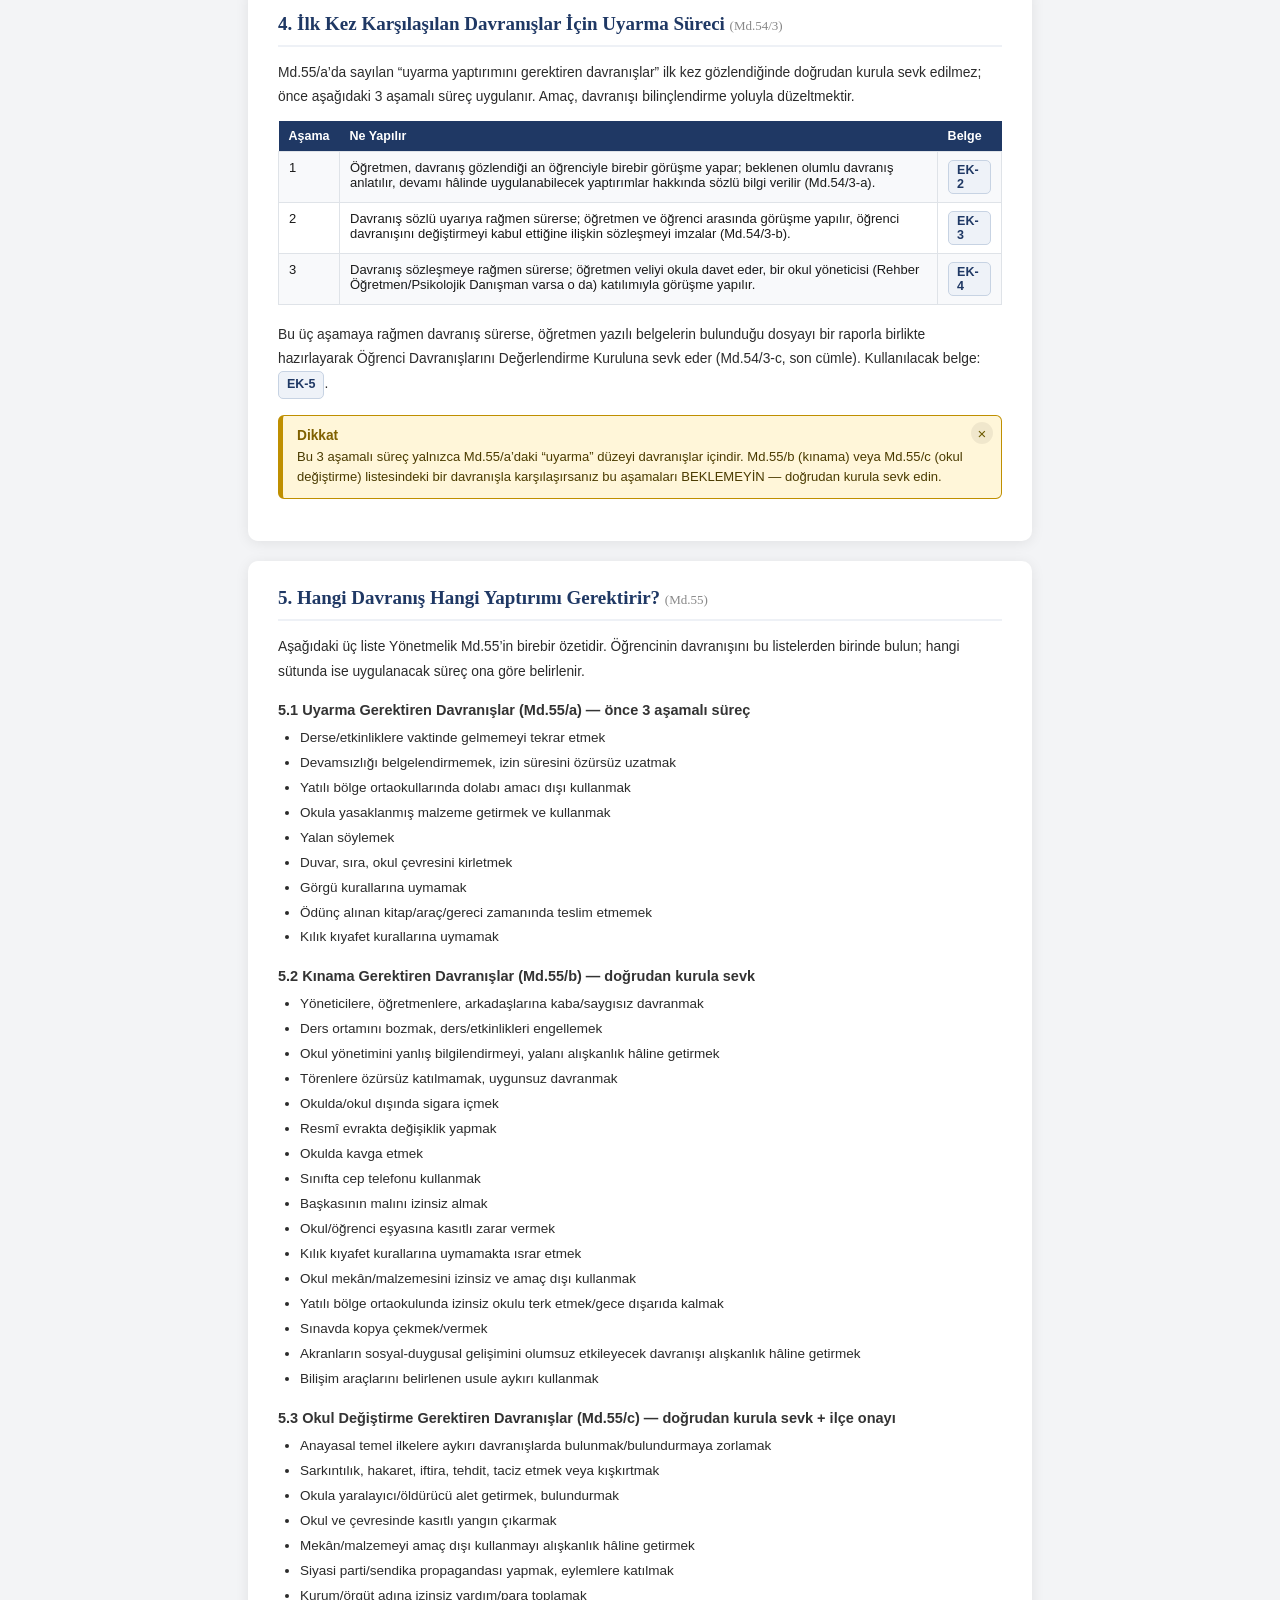
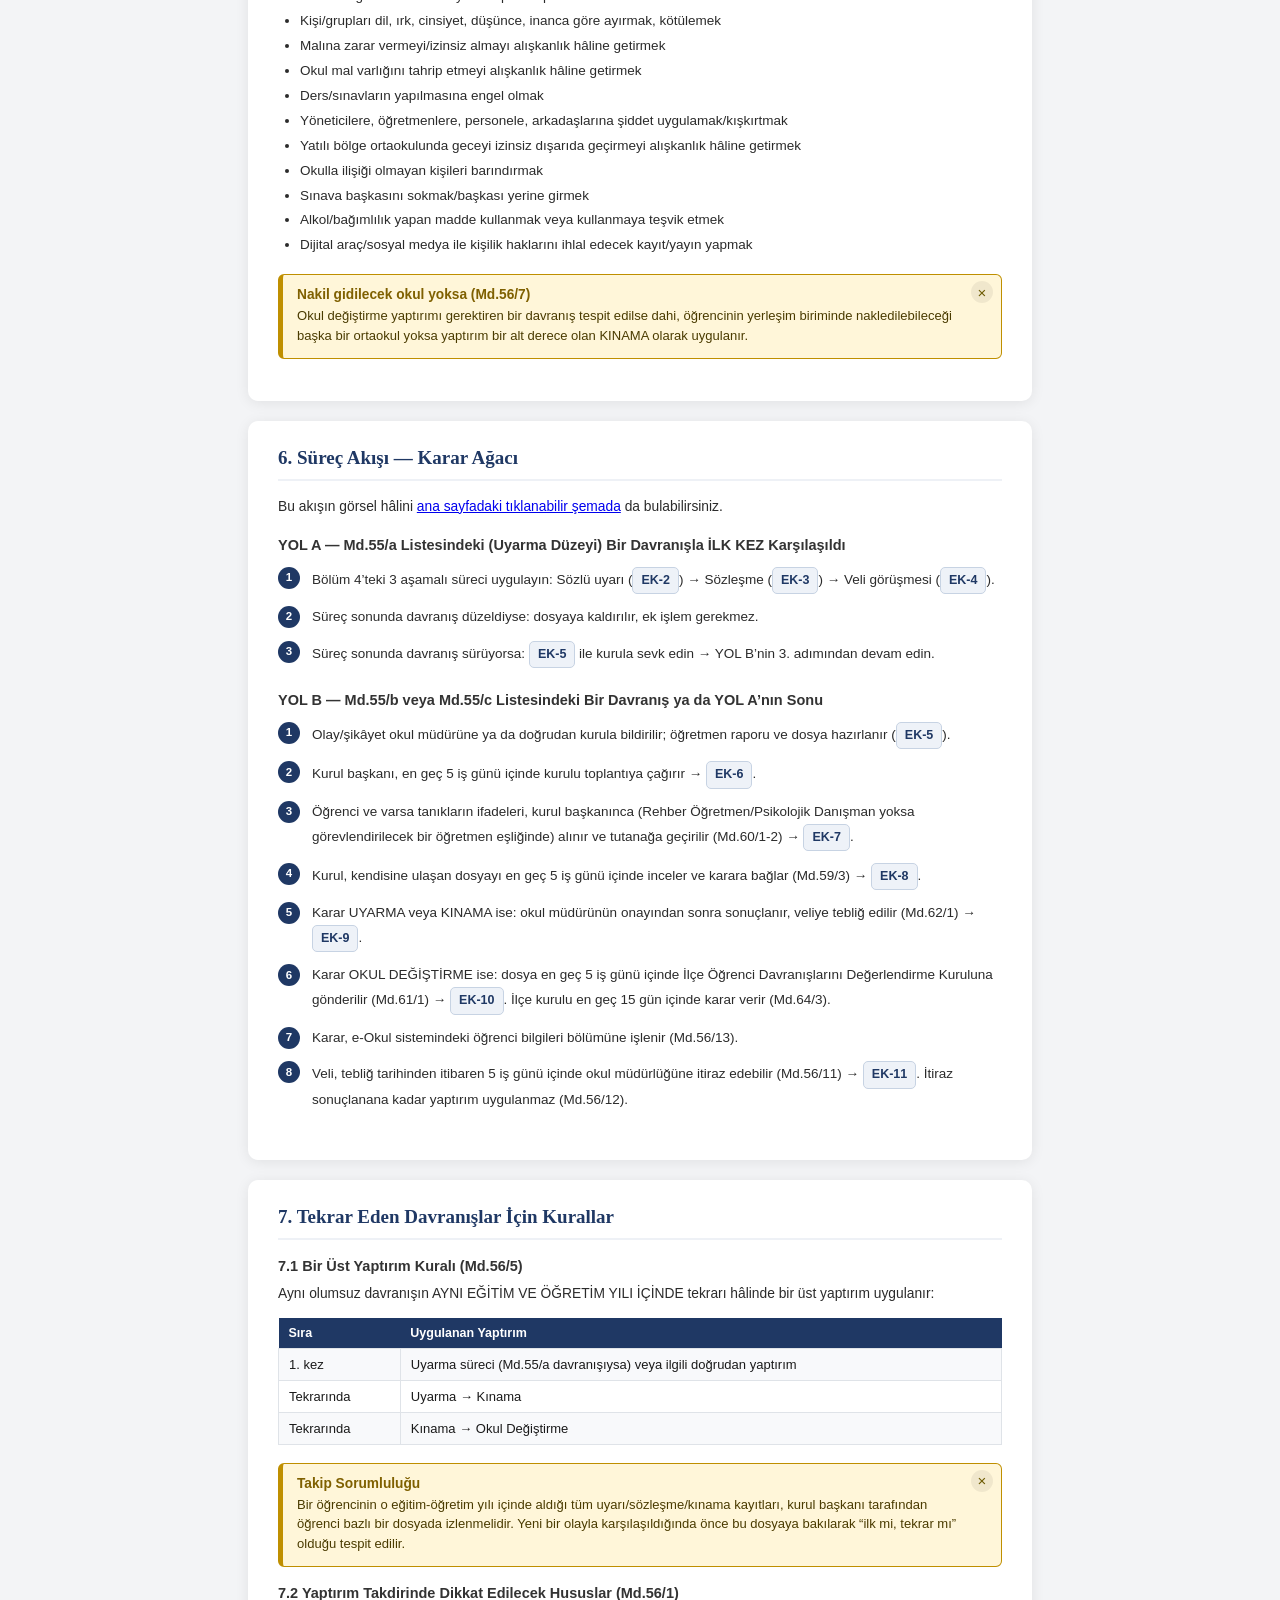
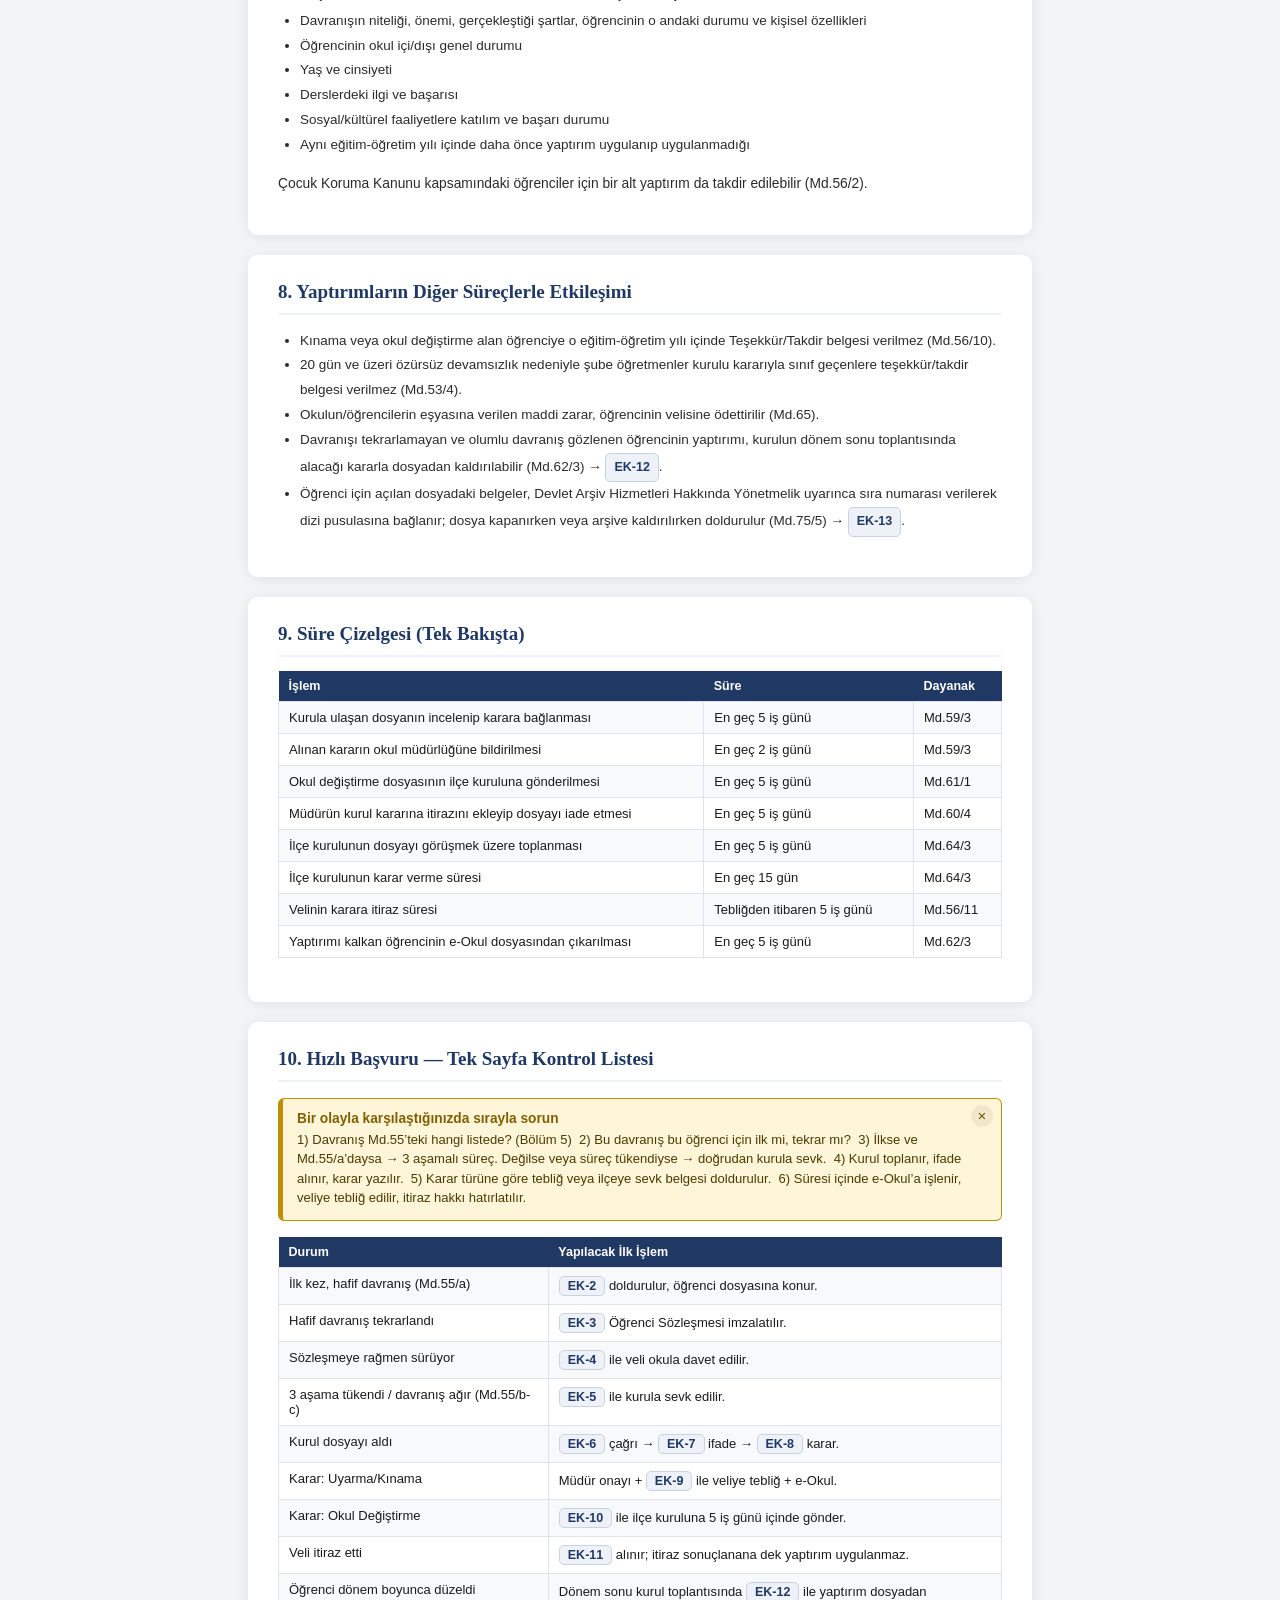
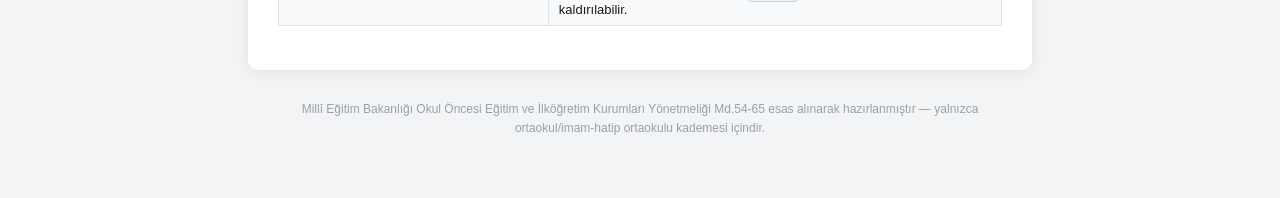
==== commit c98faade: "EK-13 eklendi: Dosya Dizi Pusulası (Md.75/5 - Devlet Arşiv Hizmetleri Hakkında Yönetmelik) - Öğrenci" ====
--- a/kilavuz.html
+++ b/kilavuz.html
@@ -310,6 +310,7 @@
         <li>20 gün ve üzeri özürsüz devamsızlık nedeniyle şube öğretmenler kurulu kararıyla sınıf geçenlere teşekkür/takdir belgesi verilmez (Md.53/4).</li>
         <li>Okulun/öğrencilerin eşyasına verilen maddi zarar, öğrencinin velisine ödettirilir (Md.65).</li>
         <li>Davranışı tekrarlamayan ve olumlu davranış gözlenen öğrencinin yaptırımı, kurulun dönem sonu toplantısında alacağı kararla dosyadan kaldırılabilir (Md.62/3) → <a class="ek-link" href="ek/ek-12.html">EK-12</a>.</li>
+        <li>Öğrenci için açılan dosyadaki belgeler, Devlet Arşiv Hizmetleri Hakkında Yönetmelik uyarınca sıra numarası verilerek dizi pusulasına bağlanır; dosya kapanırken veya arşive kaldırılırken doldurulur (Md.75/5) → <a class="ek-link" href="ek/ek-13.html">EK-13</a>.</li>
       </ul>
     </section>
 
--- a/assets/style.css
+++ b/assets/style.css
@@ -110,7 +110,7 @@
 table.meta{ width:100%; border-collapse:collapse; margin-bottom:14px; font-size:11pt; }
 table.meta td{ border:1px solid var(--line); padding:6px 8px; vertical-align:middle; }
 table.meta td.label{ font-weight:bold; width:36%; background:var(--accent-bg); font-family: Arial, sans-serif; font-size: 10pt;}
-table.meta input[type=text], table.meta input[type=date], table.meta input[type=time], table.meta select{
+table.meta input[type=text], table.meta input[type=date], table.meta input[type=time], table.meta input[type=tel], table.meta select{
   width:100%; border:none; background:transparent; font-family:inherit; font-size:11pt; outline:none; padding:2px;
 }
 
@@ -186,6 +186,33 @@
 .dyn-row:hover .dyn-remove.show{ opacity: .8; }
 .dyn-remove.show{ opacity: .35; }
 .dyn-remove:hover{ opacity: 1 !important; }
+
+/* ---------------- Dizi pusulası tablosu (çok sütunlu, satır ekle/sil) ---------------- */
+table.dizi-table{ width:100%; border-collapse:collapse; margin: 10px 0 8px; font-size: 10pt; table-layout: fixed; }
+table.dizi-table th{
+  background: var(--navy); color:#fff; font-family: Arial, sans-serif; font-size: 9.5pt; font-weight:700;
+  padding: 6px 6px; text-align:left; border: 1px solid var(--navy);
+}
+table.dizi-table td{ border: 1px solid var(--line); padding: 3px 6px; vertical-align:middle; }
+table.dizi-table td.dizi-num{ text-align:center; font-weight:700; color: var(--navy); width: 5%; }
+table.dizi-table input[type=text], table.dizi-table input[type=date]{
+  width:100%; border:none; background:transparent; font-family:inherit; font-size:10pt; outline:none; padding:2px;
+}
+table.dizi-table input[type=number]{
+  width:100%; border:none; background:transparent; font-family:inherit; font-size:10pt; outline:none; padding:2px; text-align:center;
+}
+table.dizi-table tfoot td{ font-weight:700; background: var(--accent-bg, #F2F2F2); font-family: Arial, sans-serif; font-size: 9.7pt; }
+.dizi-remove{
+  flex: 0 0 auto; border:none; background:transparent; color:#b3492f; font-size:16px; line-height:1;
+  cursor:pointer; padding:2px 4px; opacity:.35; transition: opacity .15s ease; font-family: Arial, sans-serif;
+}
+.dizi-remove:hover{ opacity:1; }
+.dizi-remove.show{ display:inline-block; }
+.dizi-add-row{
+  font-family: Arial, sans-serif; font-size:12.5px; font-weight:700; color: var(--navy);
+  background:#eef2f8; border:1px solid #c7d3e3; border-radius:6px; padding:6px 12px; cursor:pointer; margin-bottom: 14px;
+}
+.dizi-add-row:hover{ background:#dde6f3; }
 
 /* ---------------- Note / info boxes (dismissible) ---------------- */
 .note-box{
@@ -244,8 +271,25 @@
   textarea, input{ border-color:#000 !important; }
   textarea{ overflow: visible !important; resize: none !important; }
   .dyn-remove{ display:none; }
+  .dizi-remove, .dizi-add-row{ display:none; }
   .note-close{ display:none; }
   a.hotspot{ outline:none !important; }
+}
+
+/* ---------------- Alt bilgi: yazdırmada her sayfanın altına sabitlenir ----------------
+   position:fixed, yazdırma motorunda (Chrome/Firefox) sayfa kutusuna göre konumlanır ve
+   her fiziksel sayfada otomatik olarak tekrarlanır. .page'in alt boşluğu, içeriğin bu
+   sabit alt bilgiyle çakışmaması için ayrılmıştır. */
+@media print{
+  .foot{
+    position: fixed;
+    bottom: 0;
+    left: 0;
+    right: 0;
+    margin-top: 0;
+    background: var(--paper);
+  }
+  .page{ padding-bottom: 16mm; }
 }
 
 @media (max-width: 780px){
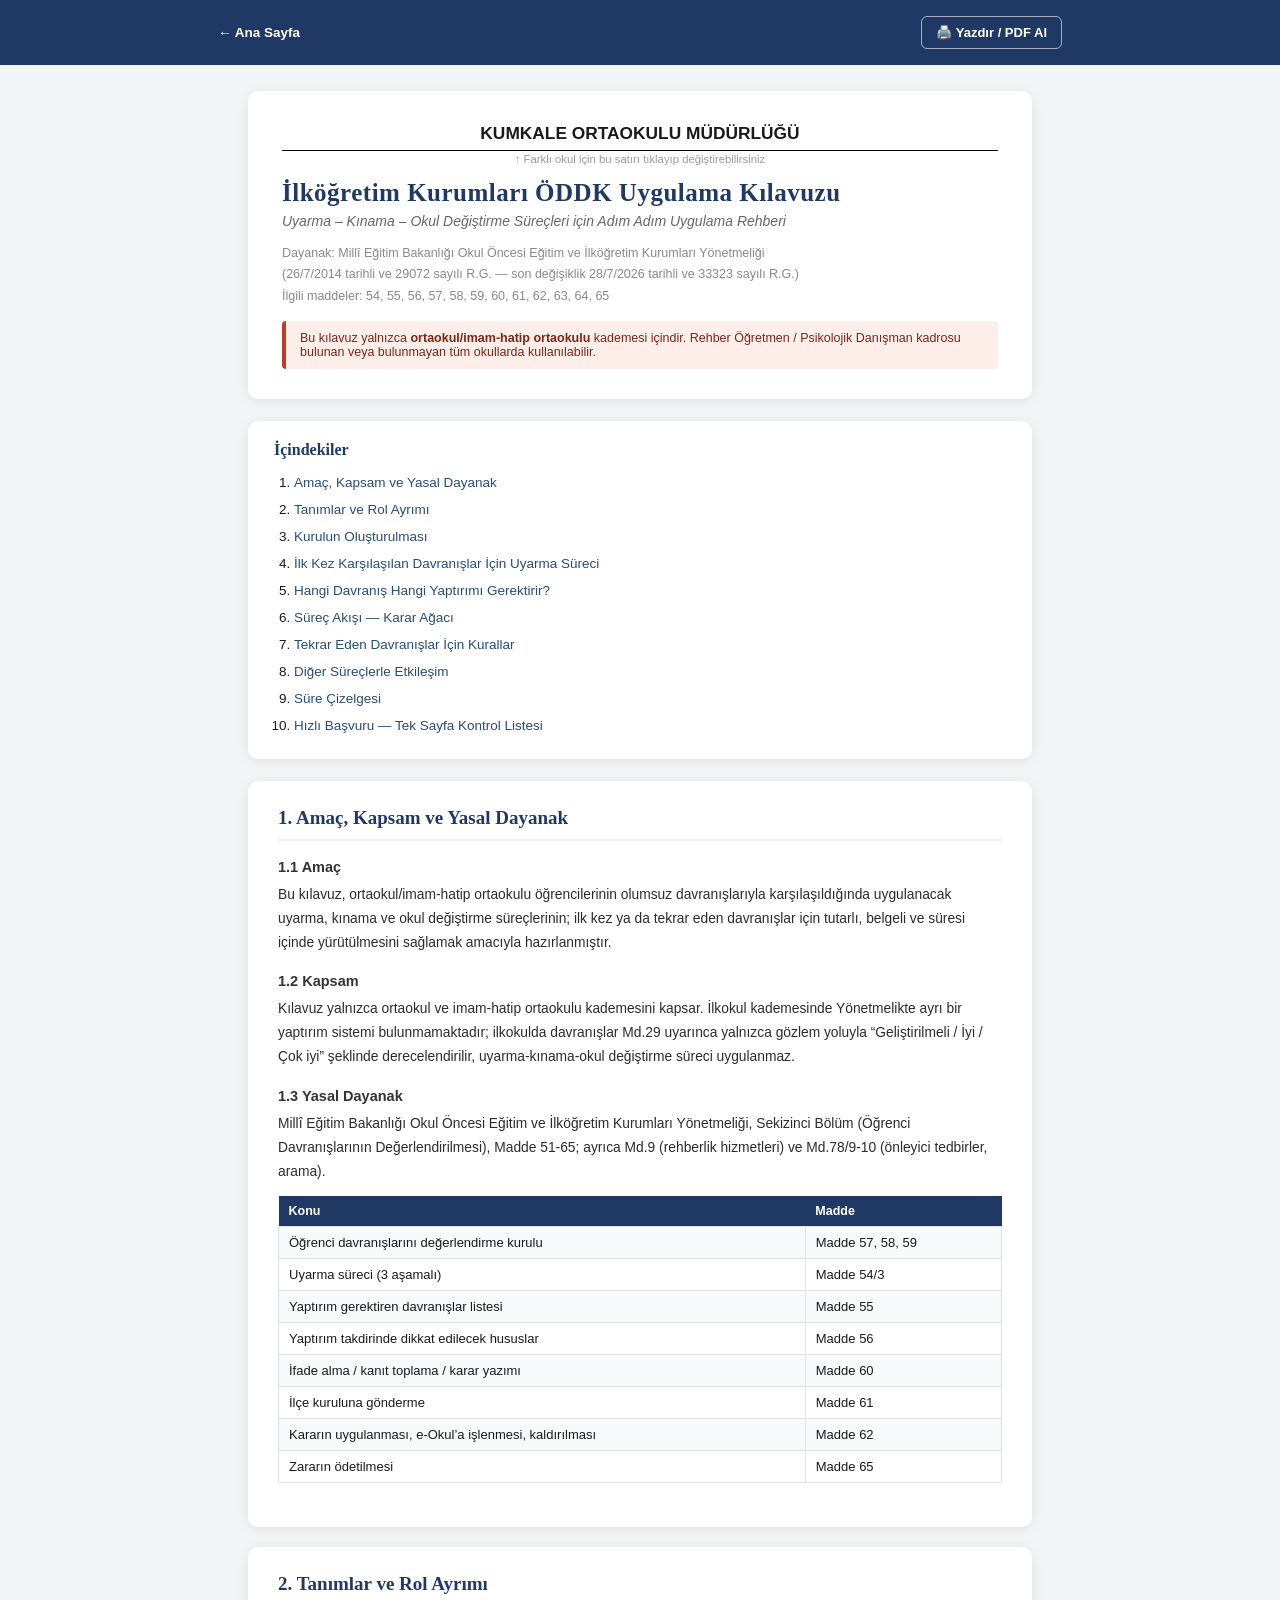
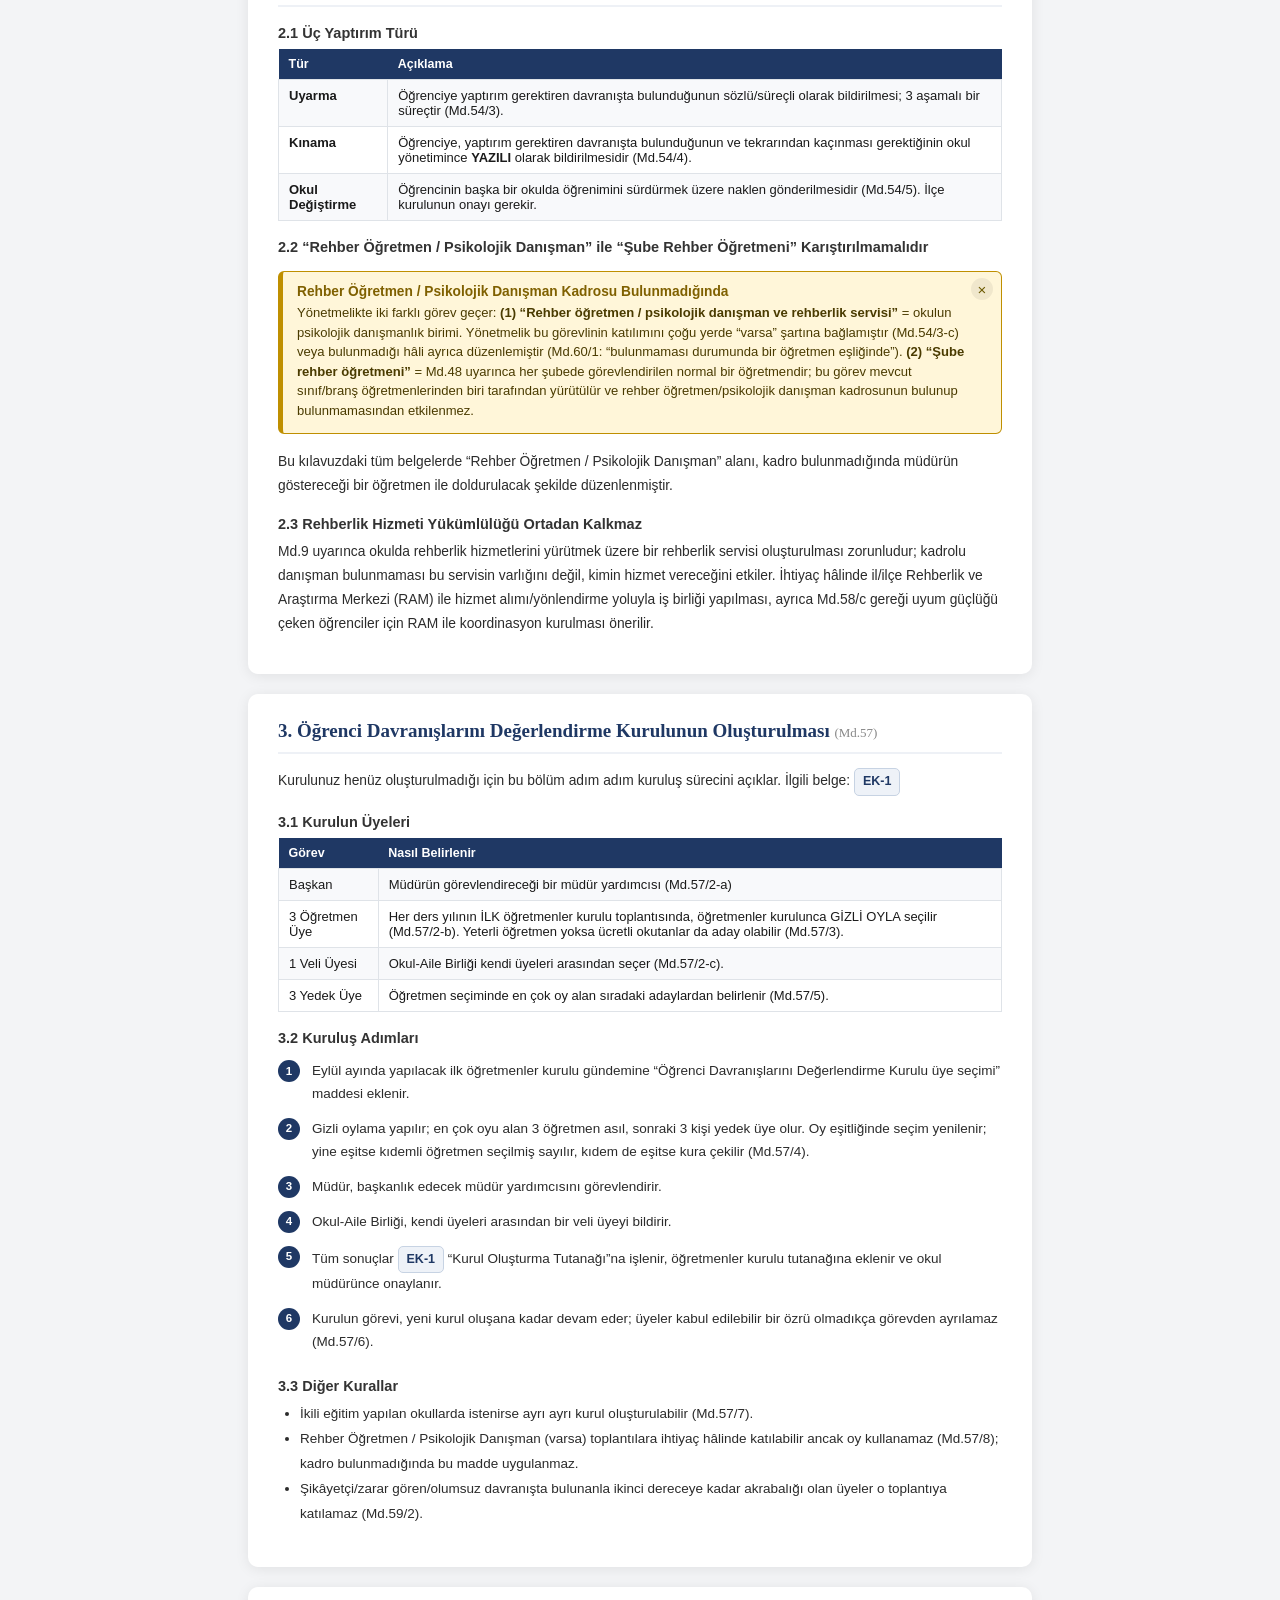
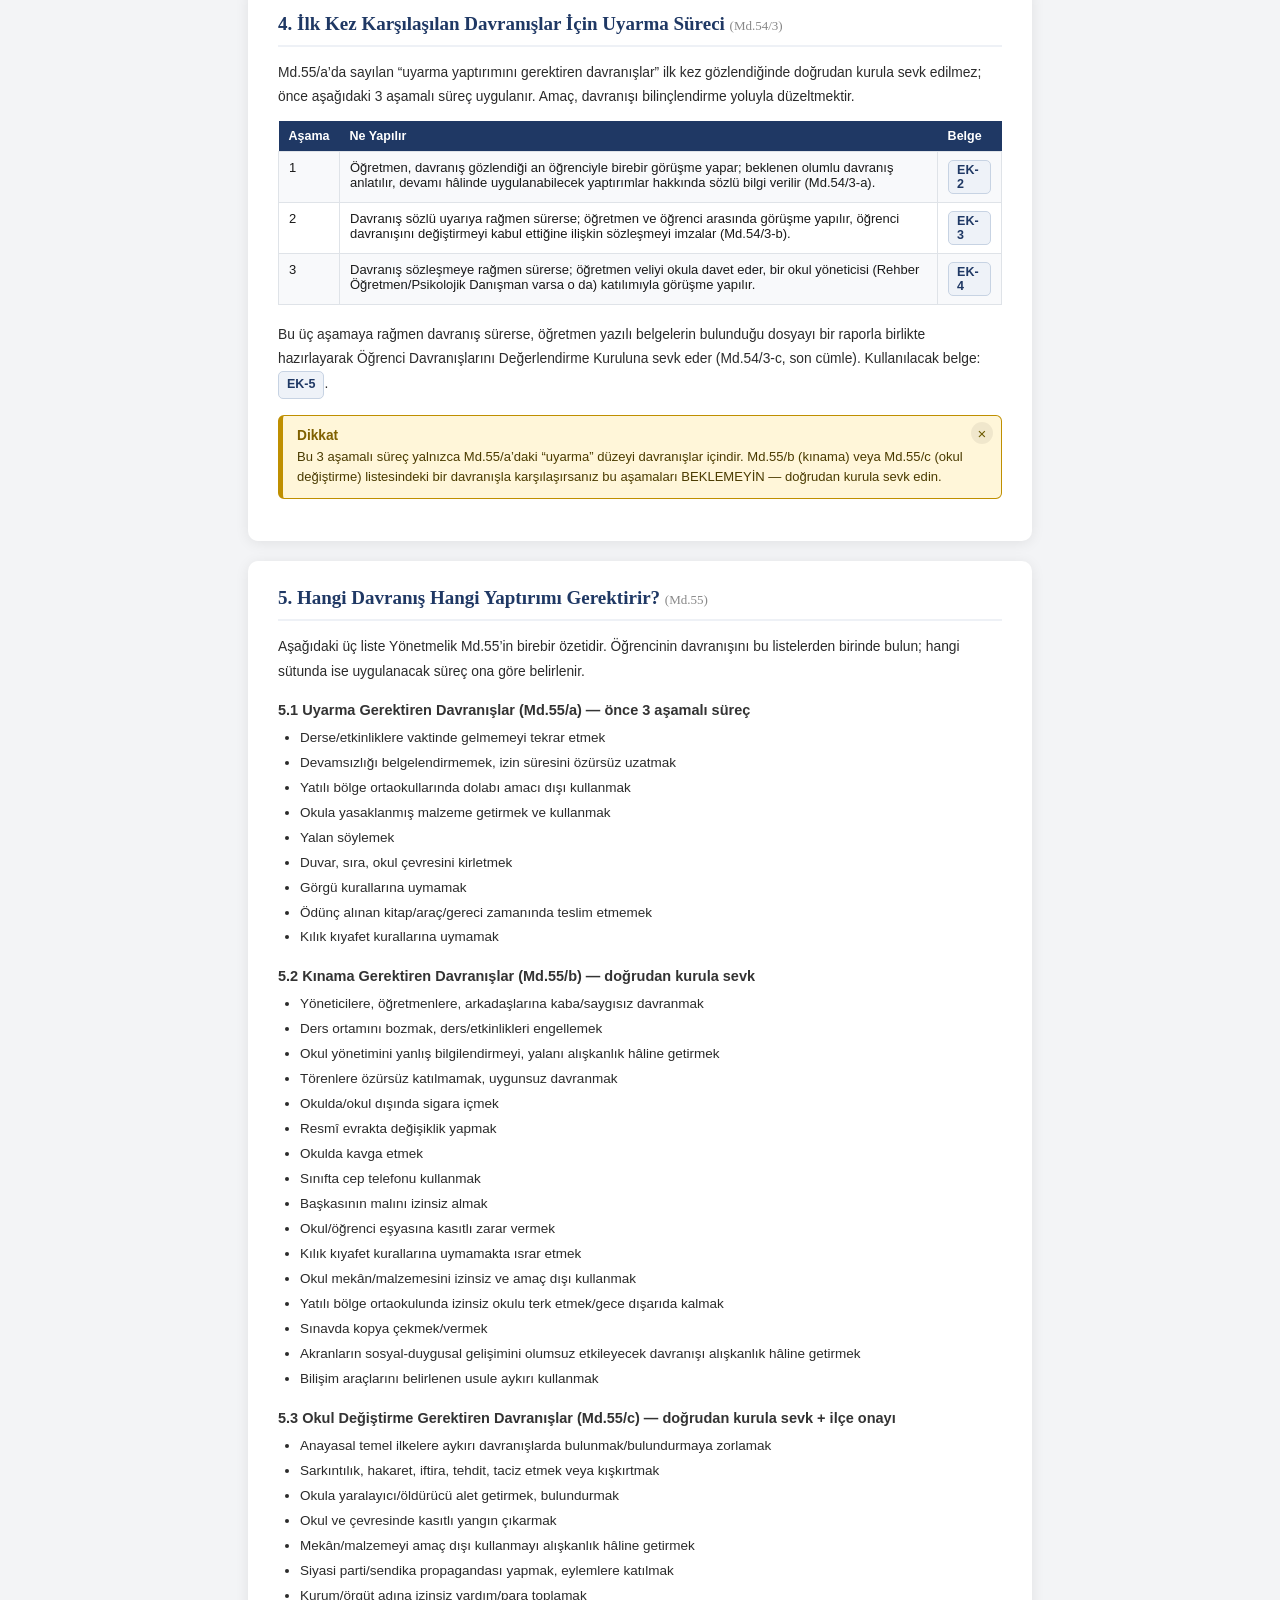
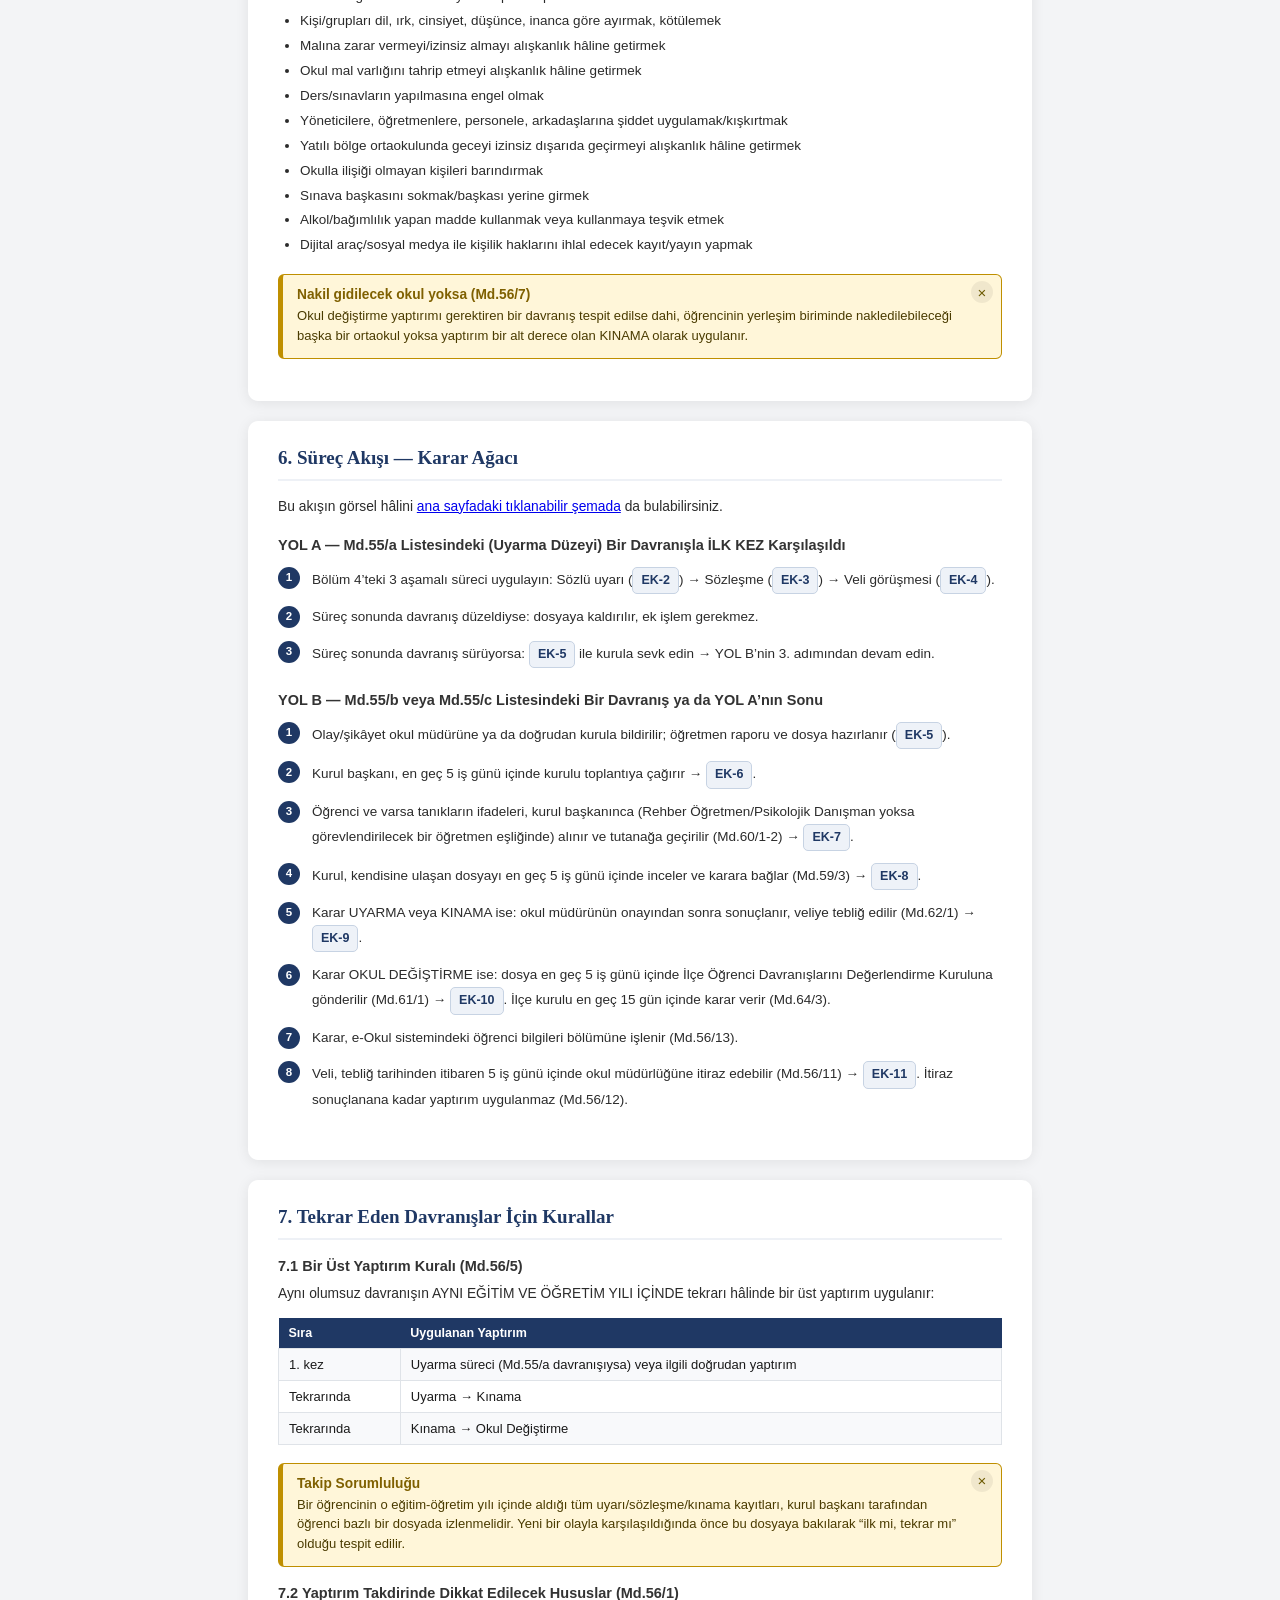
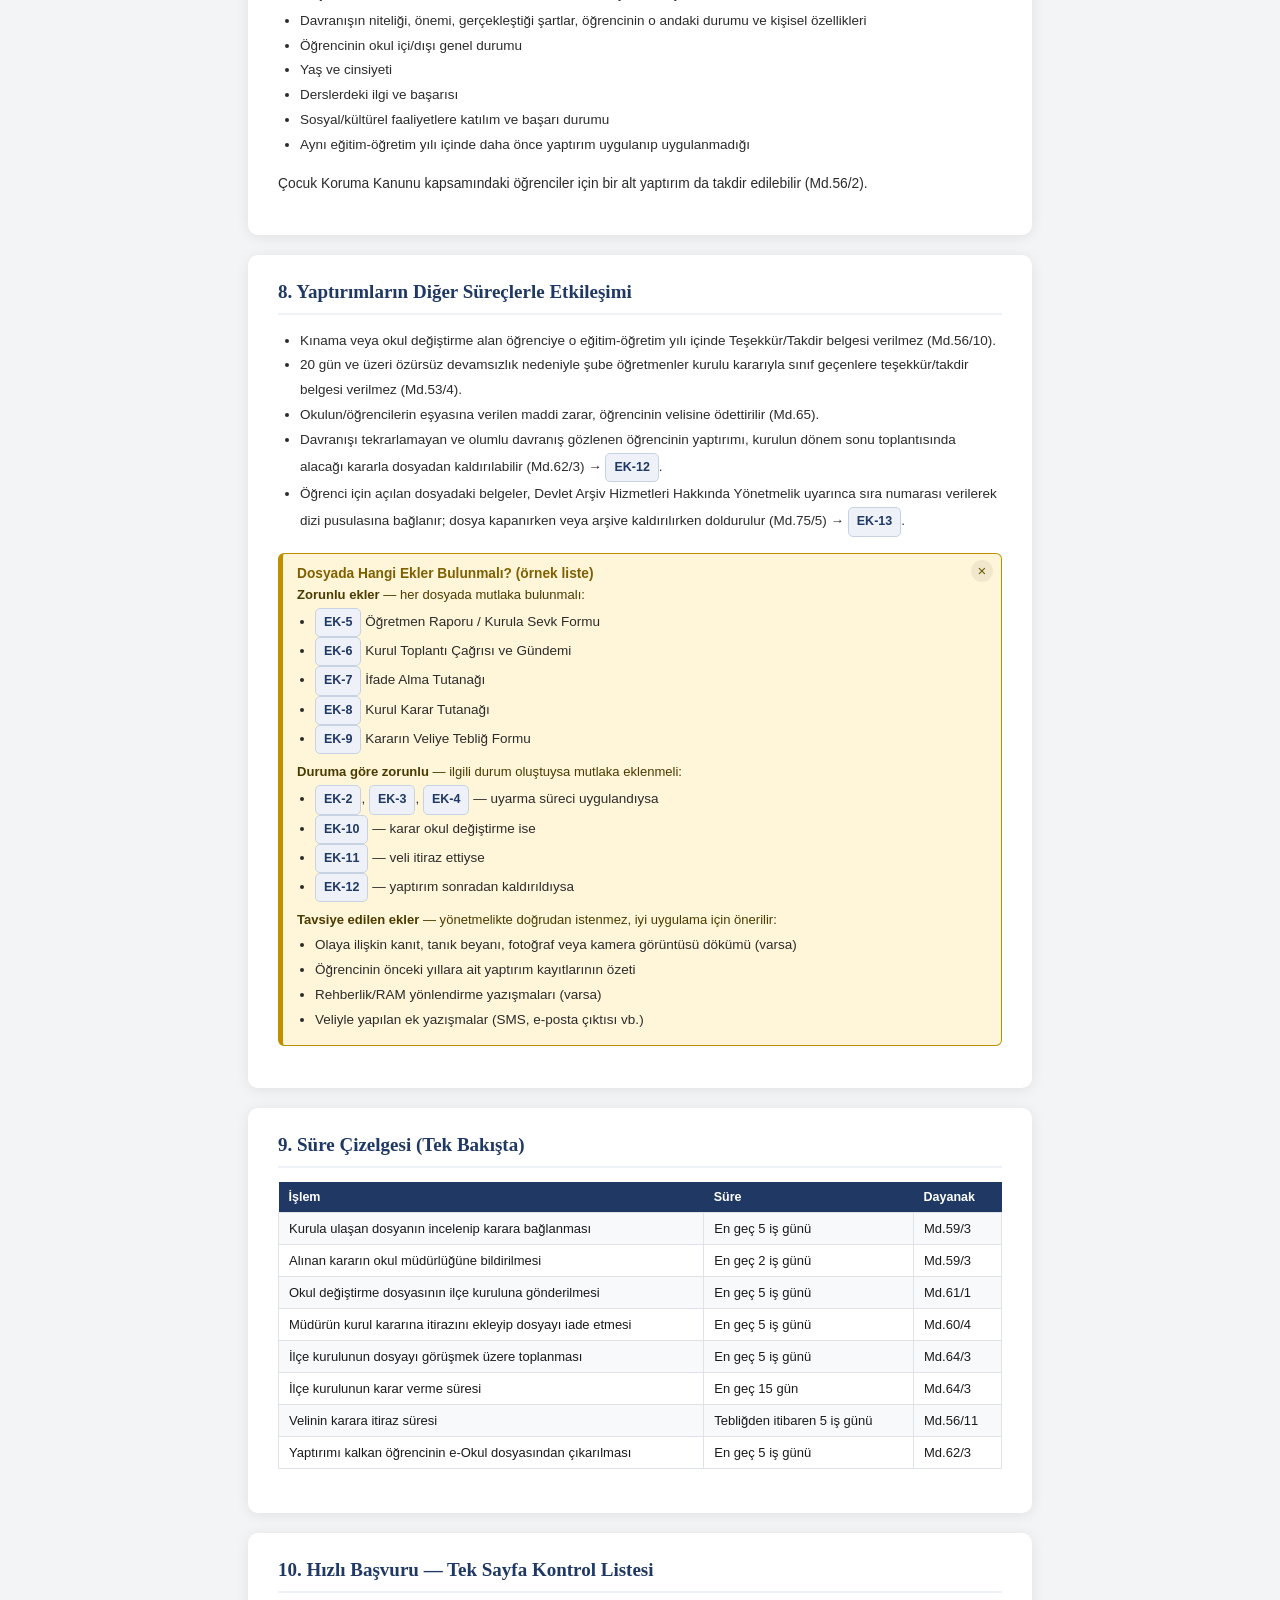
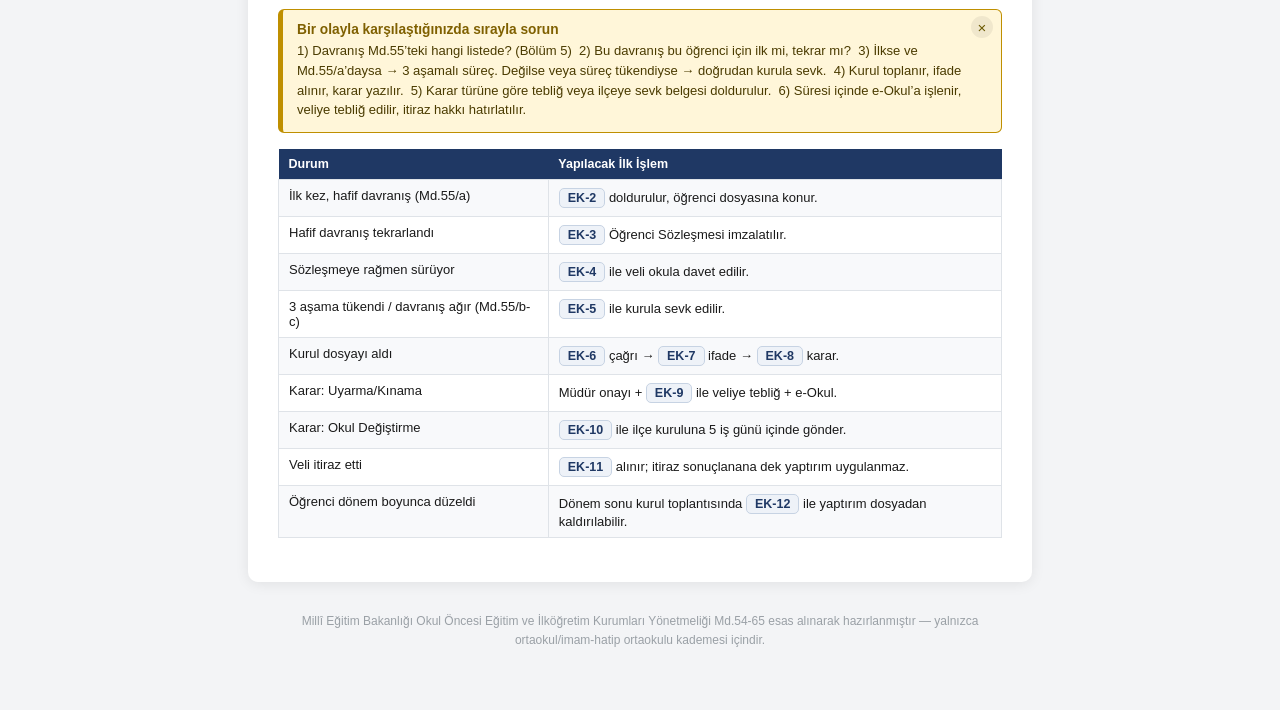
==== commit 61a7aea8: "EK-13 ve kılavuza 'Dosyada Hangi Ekler Bulunmalı?' örnek listesi eklendi - Zorunlu ekler (EK-5..EK-9" ====
--- a/kilavuz.html
+++ b/kilavuz.html
@@ -312,6 +312,33 @@
         <li>Davranışı tekrarlamayan ve olumlu davranış gözlenen öğrencinin yaptırımı, kurulun dönem sonu toplantısında alacağı kararla dosyadan kaldırılabilir (Md.62/3) → <a class="ek-link" href="ek/ek-12.html">EK-12</a>.</li>
         <li>Öğrenci için açılan dosyadaki belgeler, Devlet Arşiv Hizmetleri Hakkında Yönetmelik uyarınca sıra numarası verilerek dizi pusulasına bağlanır; dosya kapanırken veya arşive kaldırılırken doldurulur (Md.75/5) → <a class="ek-link" href="ek/ek-13.html">EK-13</a>.</li>
       </ul>
+      <div class="note-box">
+        <div class="note-title">Dosyada Hangi Ekler Bulunmalı? (örnek liste)</div>
+        <div class="note-text">
+          <strong>Zorunlu ekler</strong> &mdash; her dosyada mutlaka bulunmalı:
+          <ul style="margin:4px 0 8px 18px; padding:0;">
+            <li><a class="ek-link" href="ek/ek-05.html">EK-5</a> Öğretmen Raporu / Kurula Sevk Formu</li>
+            <li><a class="ek-link" href="ek/ek-06.html">EK-6</a> Kurul Toplantı Çağrısı ve Gündemi</li>
+            <li><a class="ek-link" href="ek/ek-07.html">EK-7</a> İfade Alma Tutanağı</li>
+            <li><a class="ek-link" href="ek/ek-08.html">EK-8</a> Kurul Karar Tutanağı</li>
+            <li><a class="ek-link" href="ek/ek-09.html">EK-9</a> Kararın Veliye Tebliğ Formu</li>
+          </ul>
+          <strong>Duruma göre zorunlu</strong> &mdash; ilgili durum oluştuysa mutlaka eklenmeli:
+          <ul style="margin:4px 0 8px 18px; padding:0;">
+            <li><a class="ek-link" href="ek/ek-02.html">EK-2</a>, <a class="ek-link" href="ek/ek-03.html">EK-3</a>, <a class="ek-link" href="ek/ek-04.html">EK-4</a> &mdash; uyarma süreci uygulandıysa</li>
+            <li><a class="ek-link" href="ek/ek-10.html">EK-10</a> &mdash; karar okul değiştirme ise</li>
+            <li><a class="ek-link" href="ek/ek-11.html">EK-11</a> &mdash; veli itiraz ettiyse</li>
+            <li><a class="ek-link" href="ek/ek-12.html">EK-12</a> &mdash; yaptırım sonradan kaldırıldıysa</li>
+          </ul>
+          <strong>Tavsiye edilen ekler</strong> &mdash; yönetmelikte doğrudan istenmez, iyi uygulama için önerilir:
+          <ul style="margin:4px 0 0 18px; padding:0;">
+            <li>Olaya ilişkin kanıt, tanık beyanı, fotoğraf veya kamera görüntüsü dökümü (varsa)</li>
+            <li>Öğrencinin önceki yıllara ait yaptırım kayıtlarının özeti</li>
+            <li>Rehberlik/RAM yönlendirme yazışmaları (varsa)</li>
+            <li>Veliyle yapılan ek yazışmalar (SMS, e-posta çıktısı vb.)</li>
+          </ul>
+        </div>
+      </div>
     </section>
 
     <section class="card" id="s9">
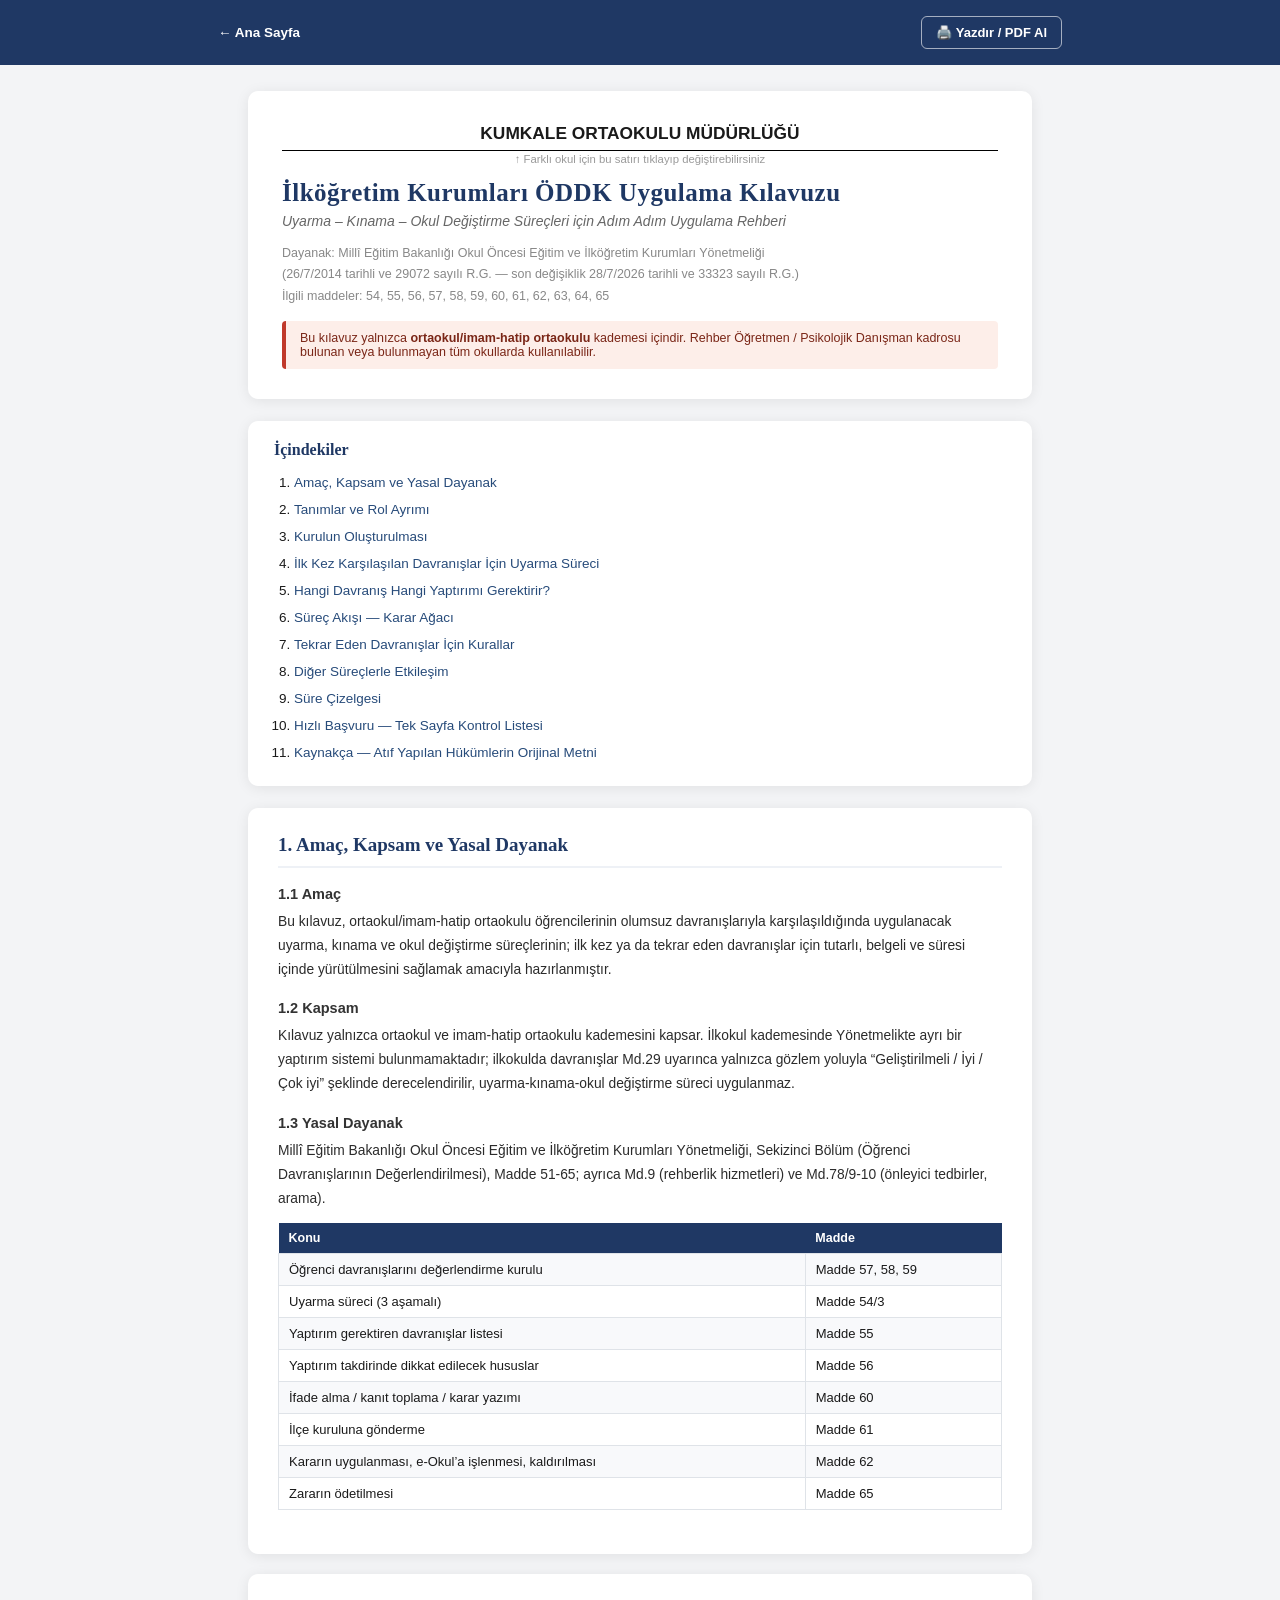
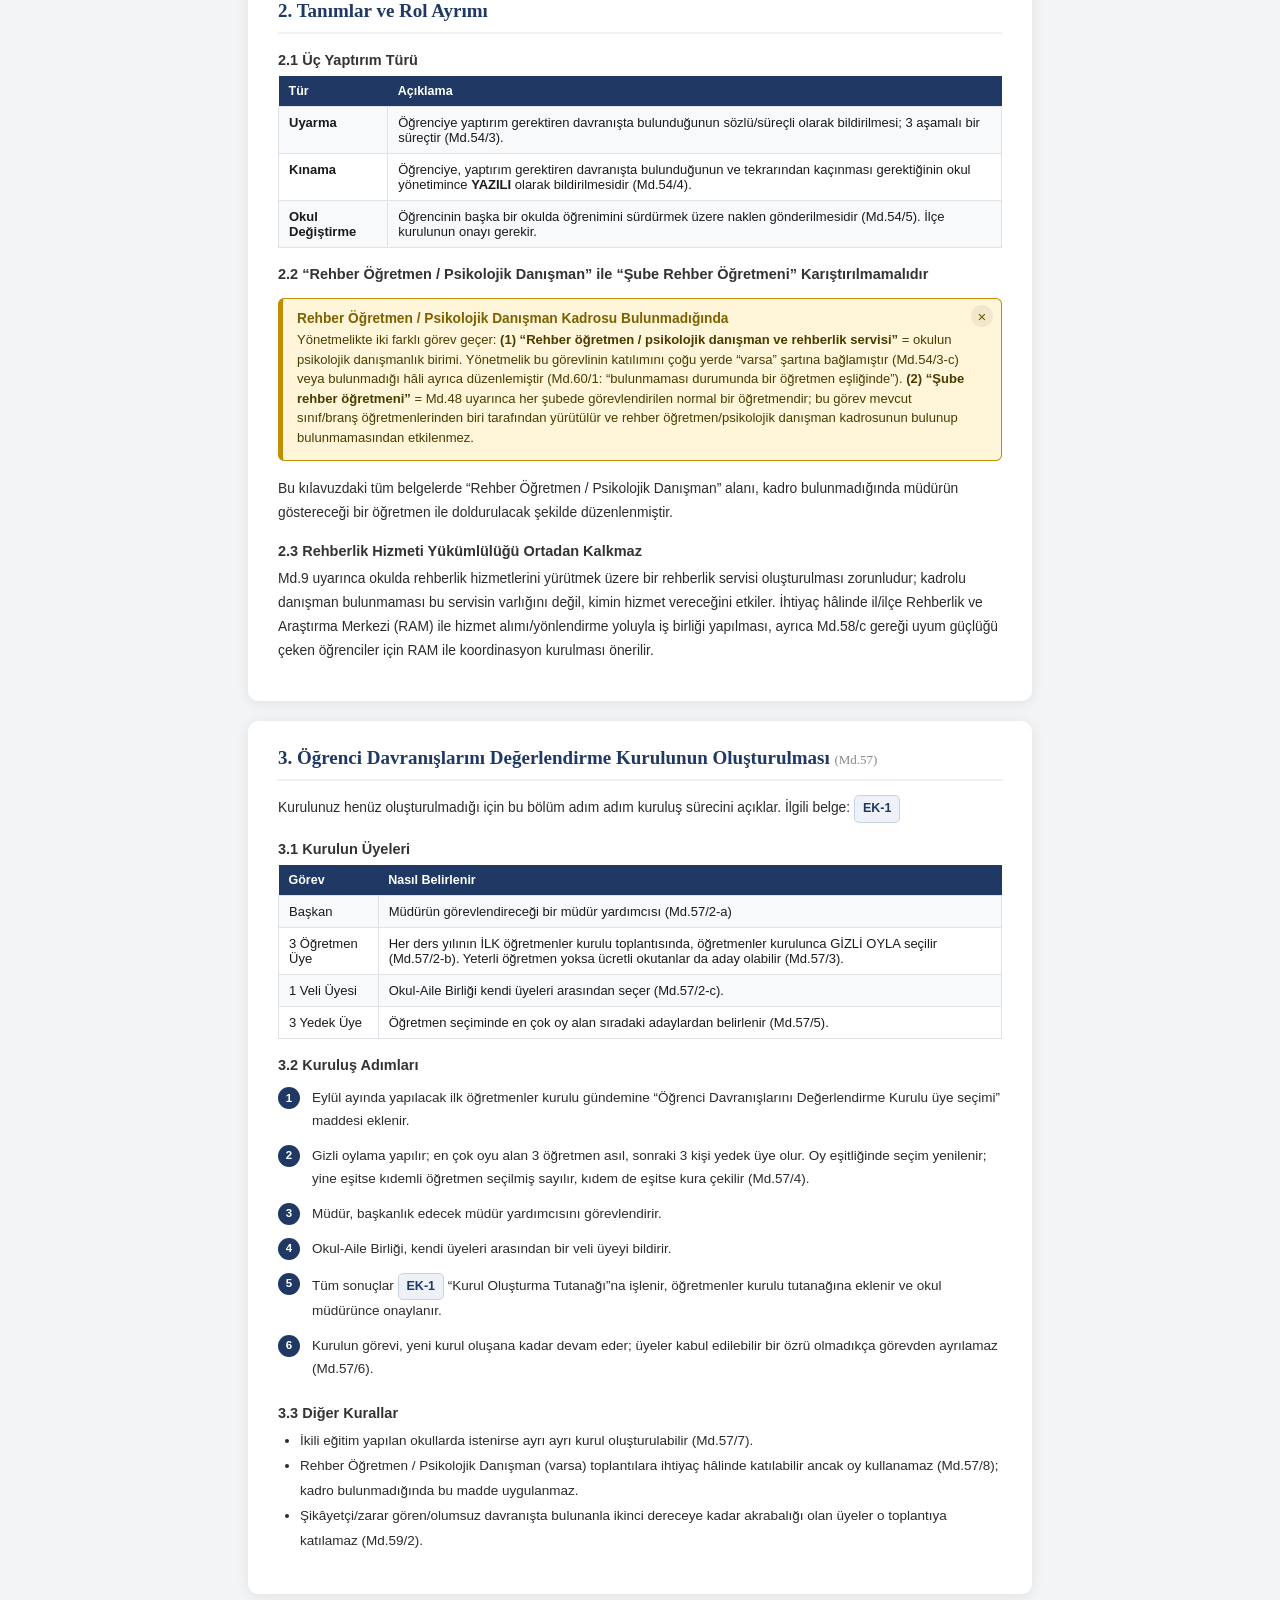
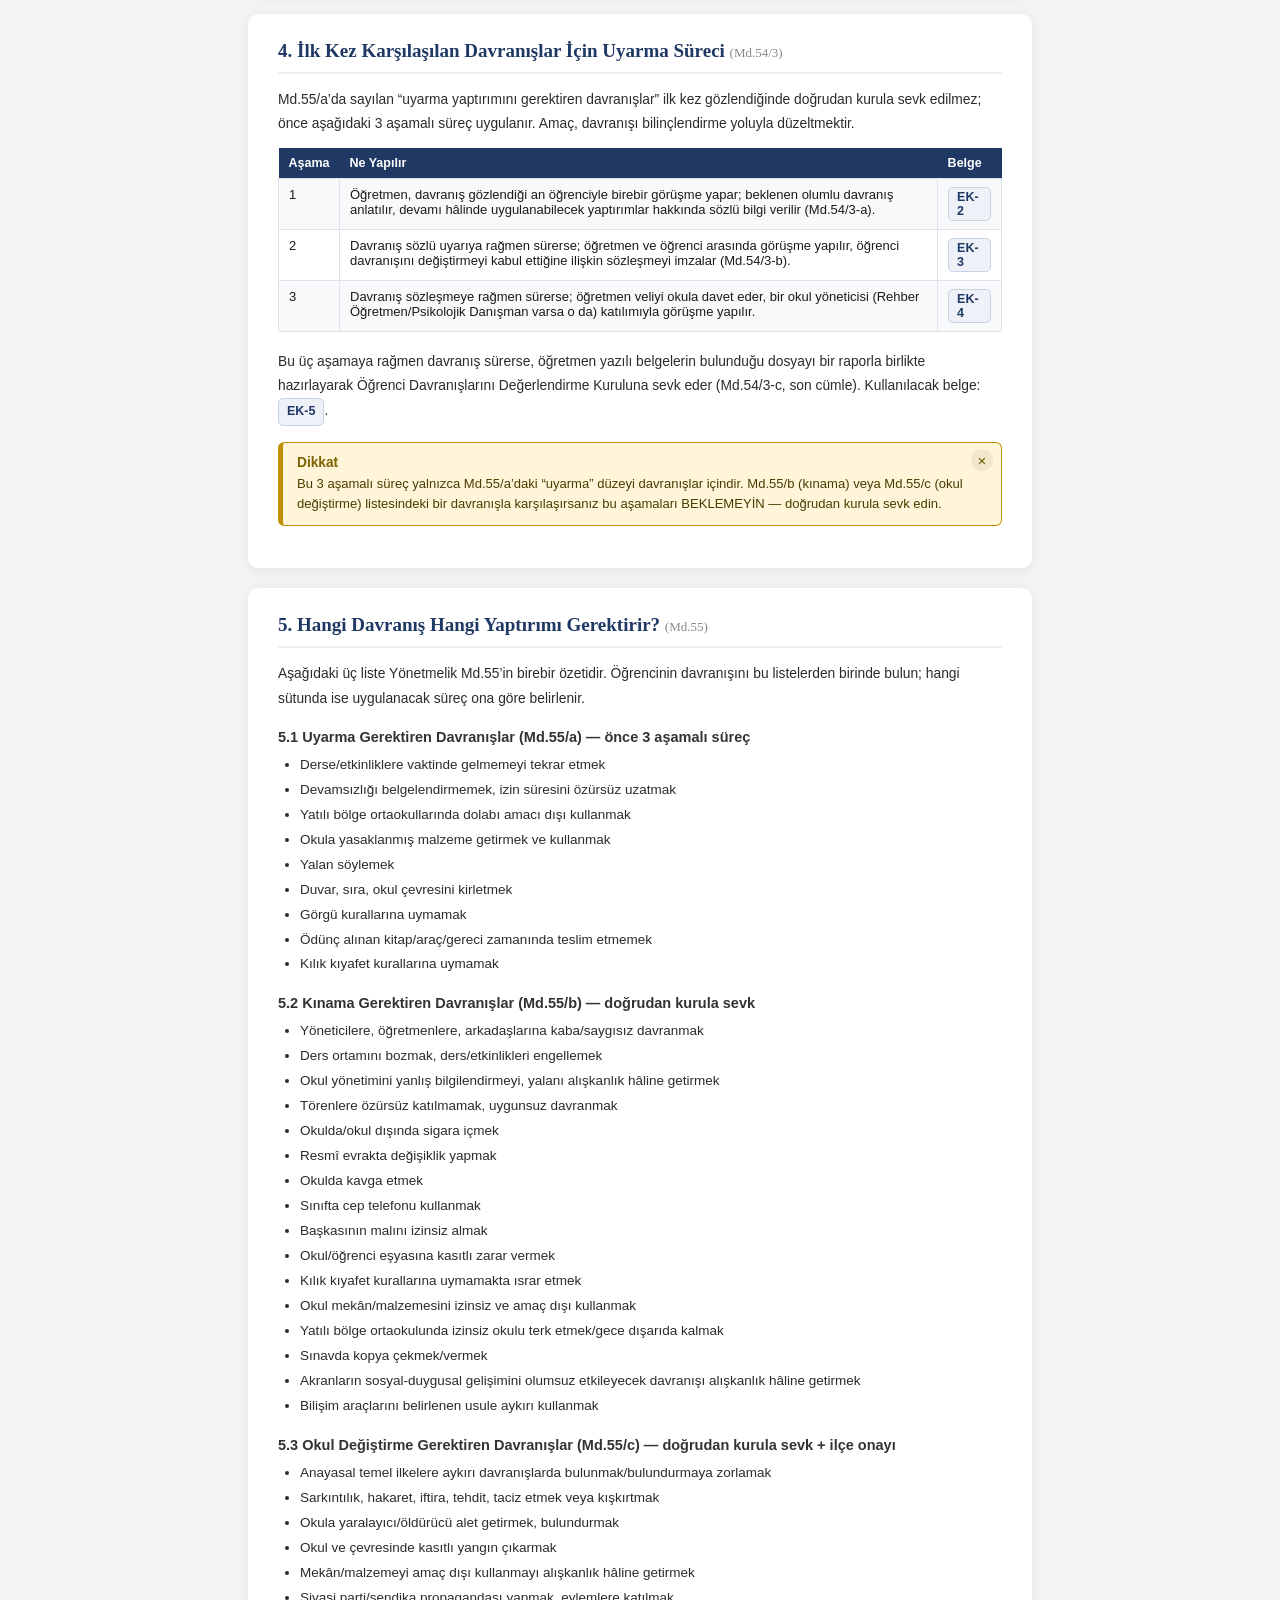
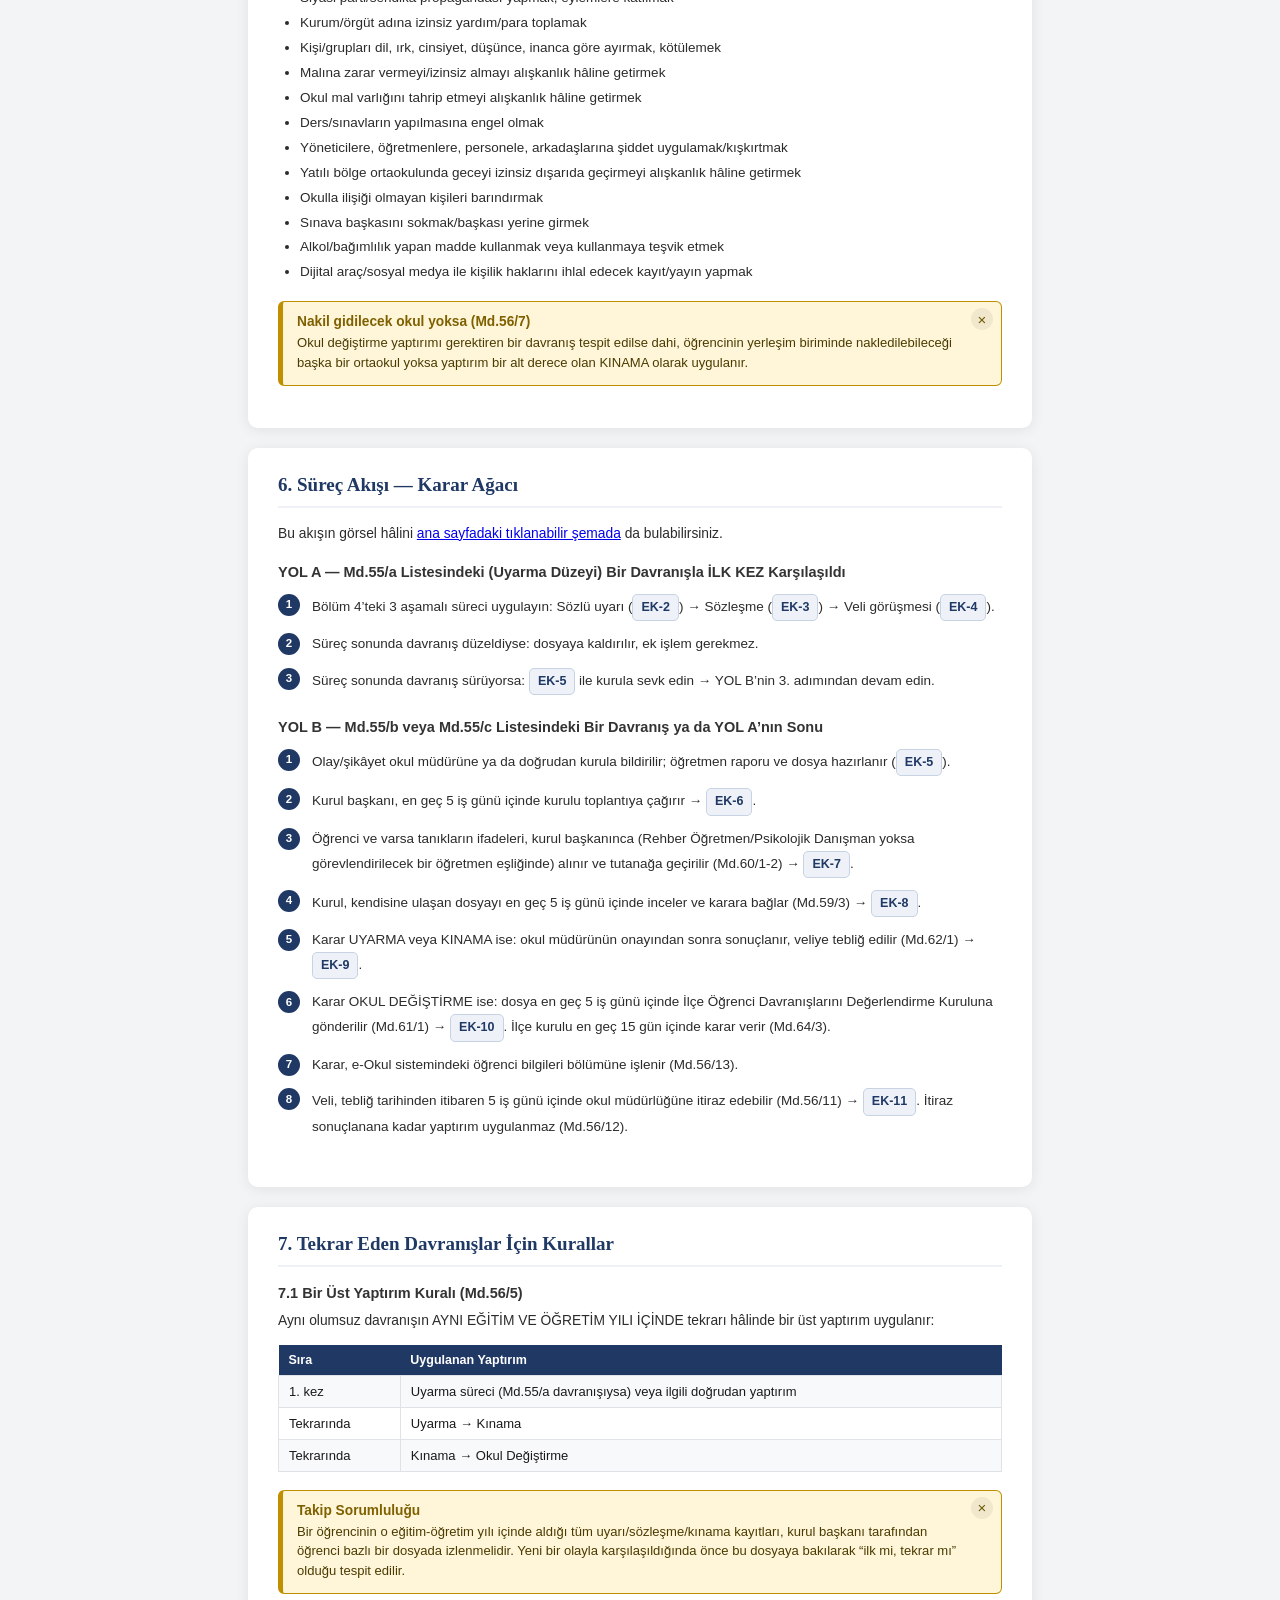
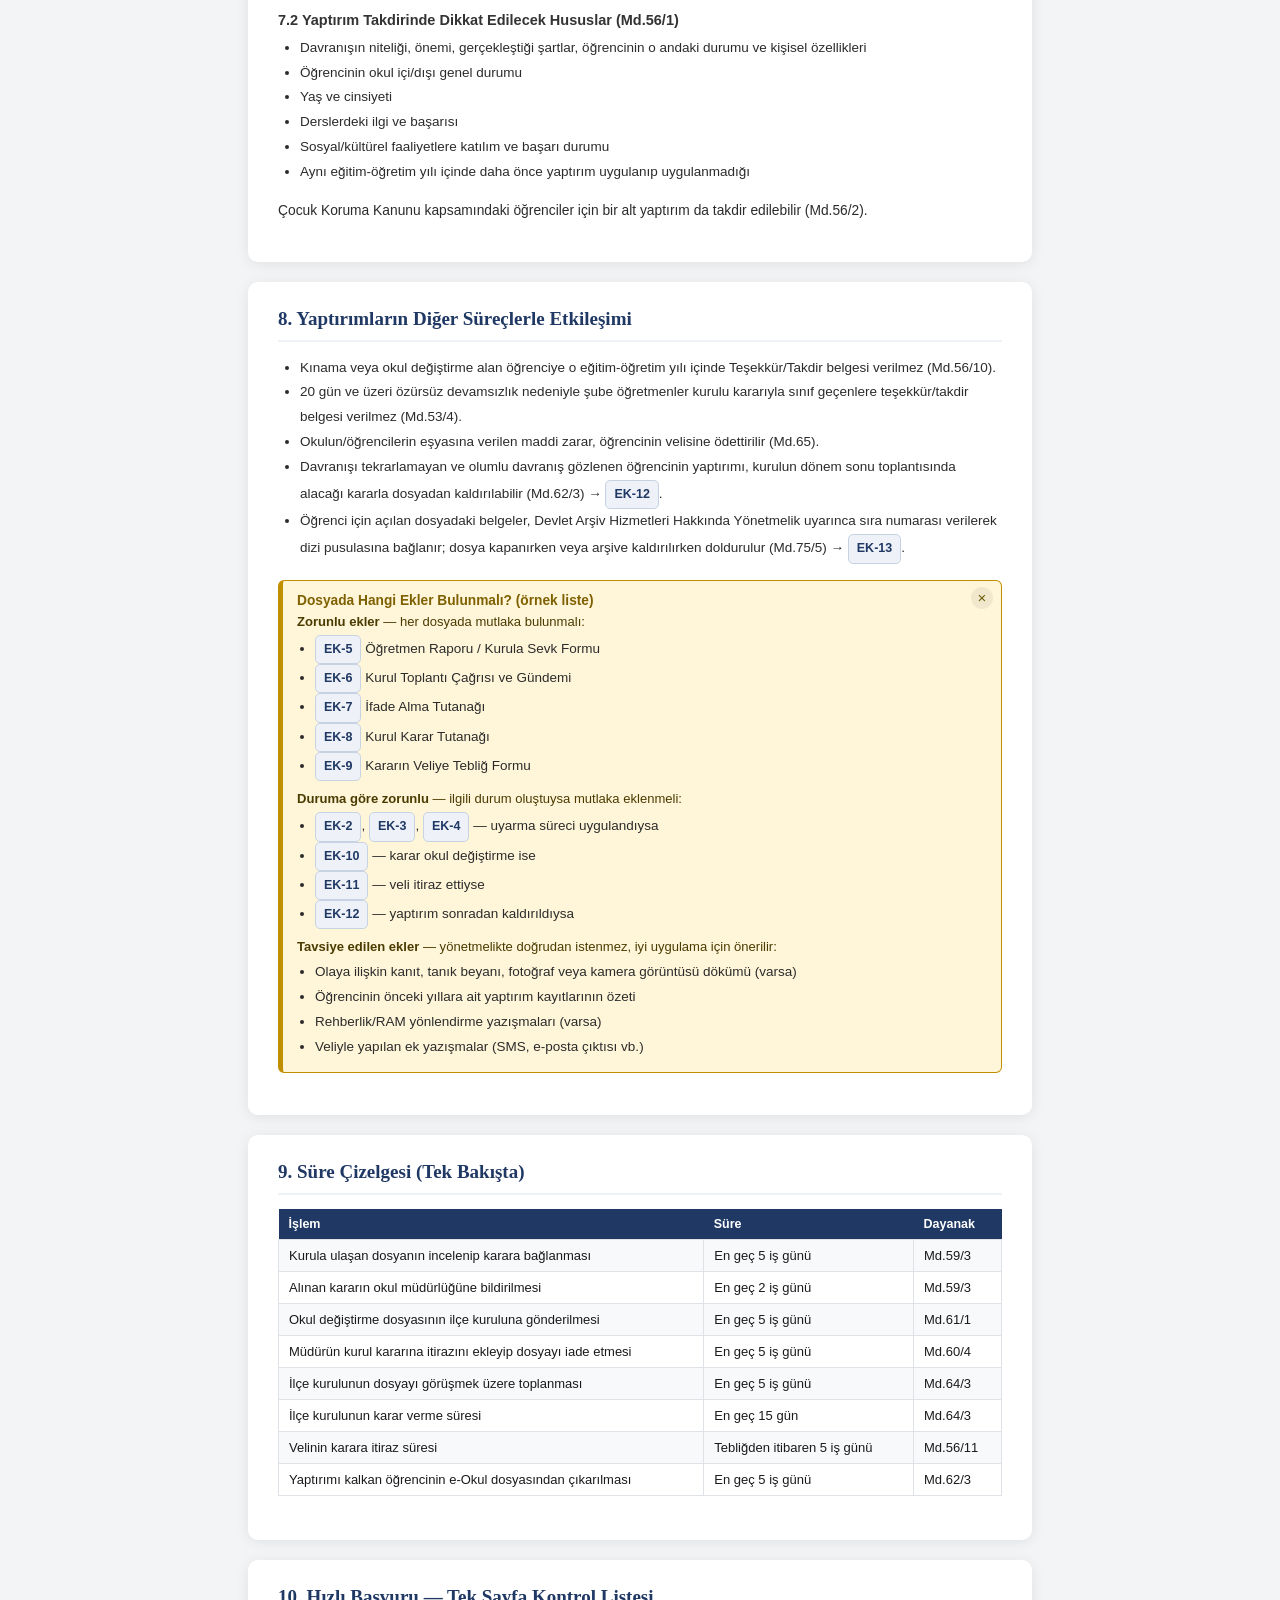
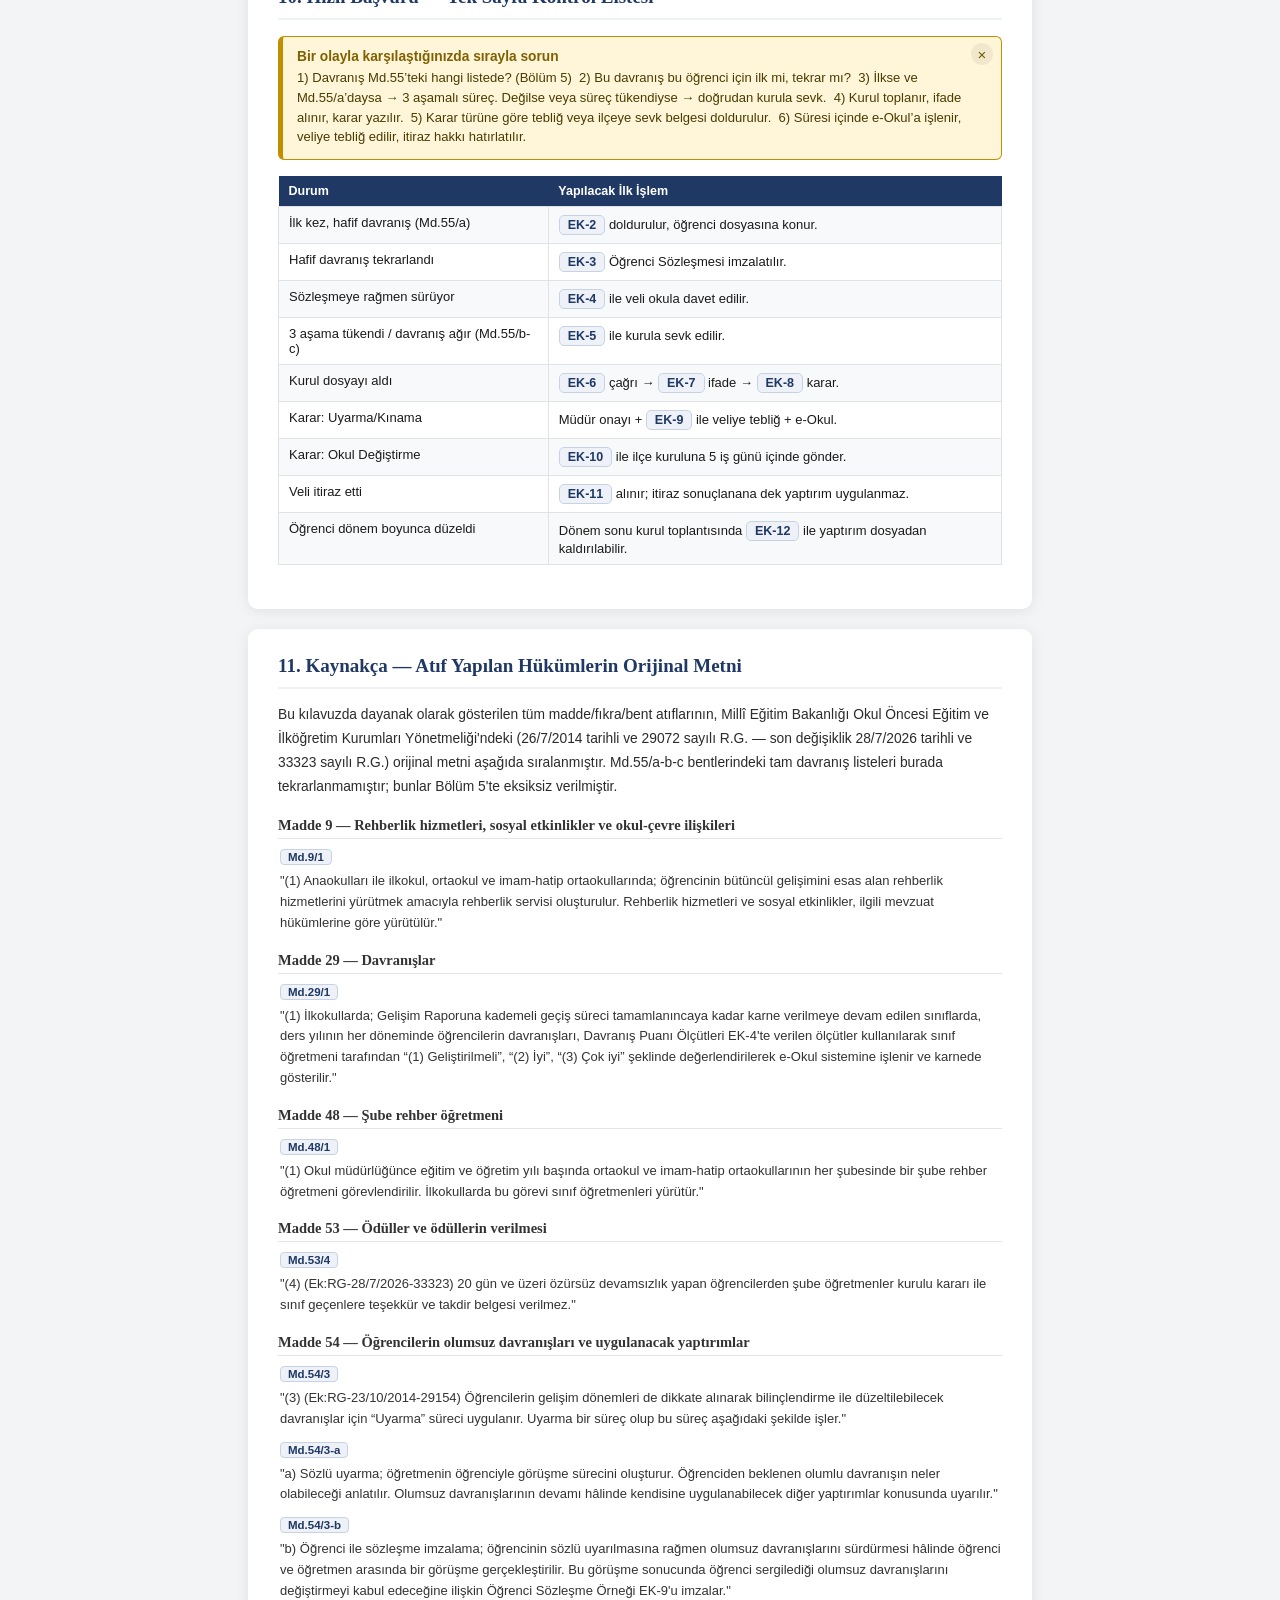
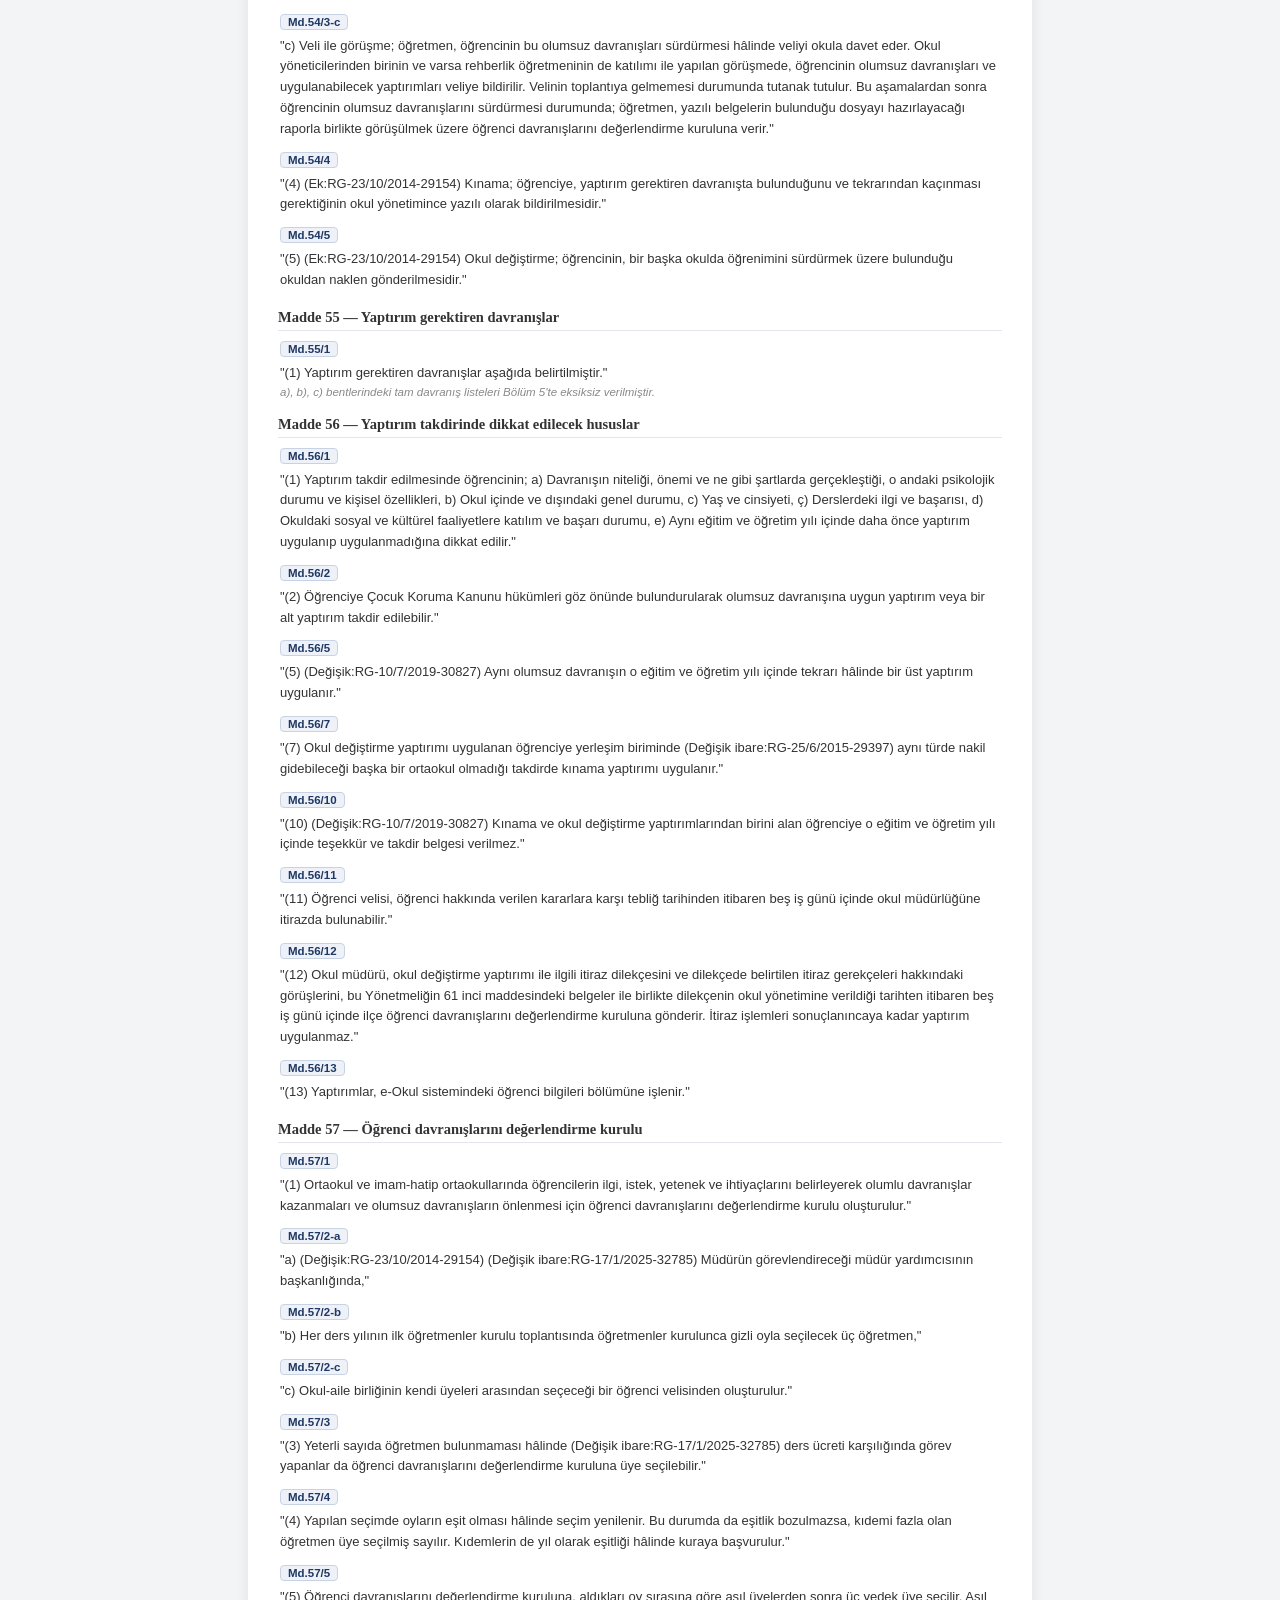
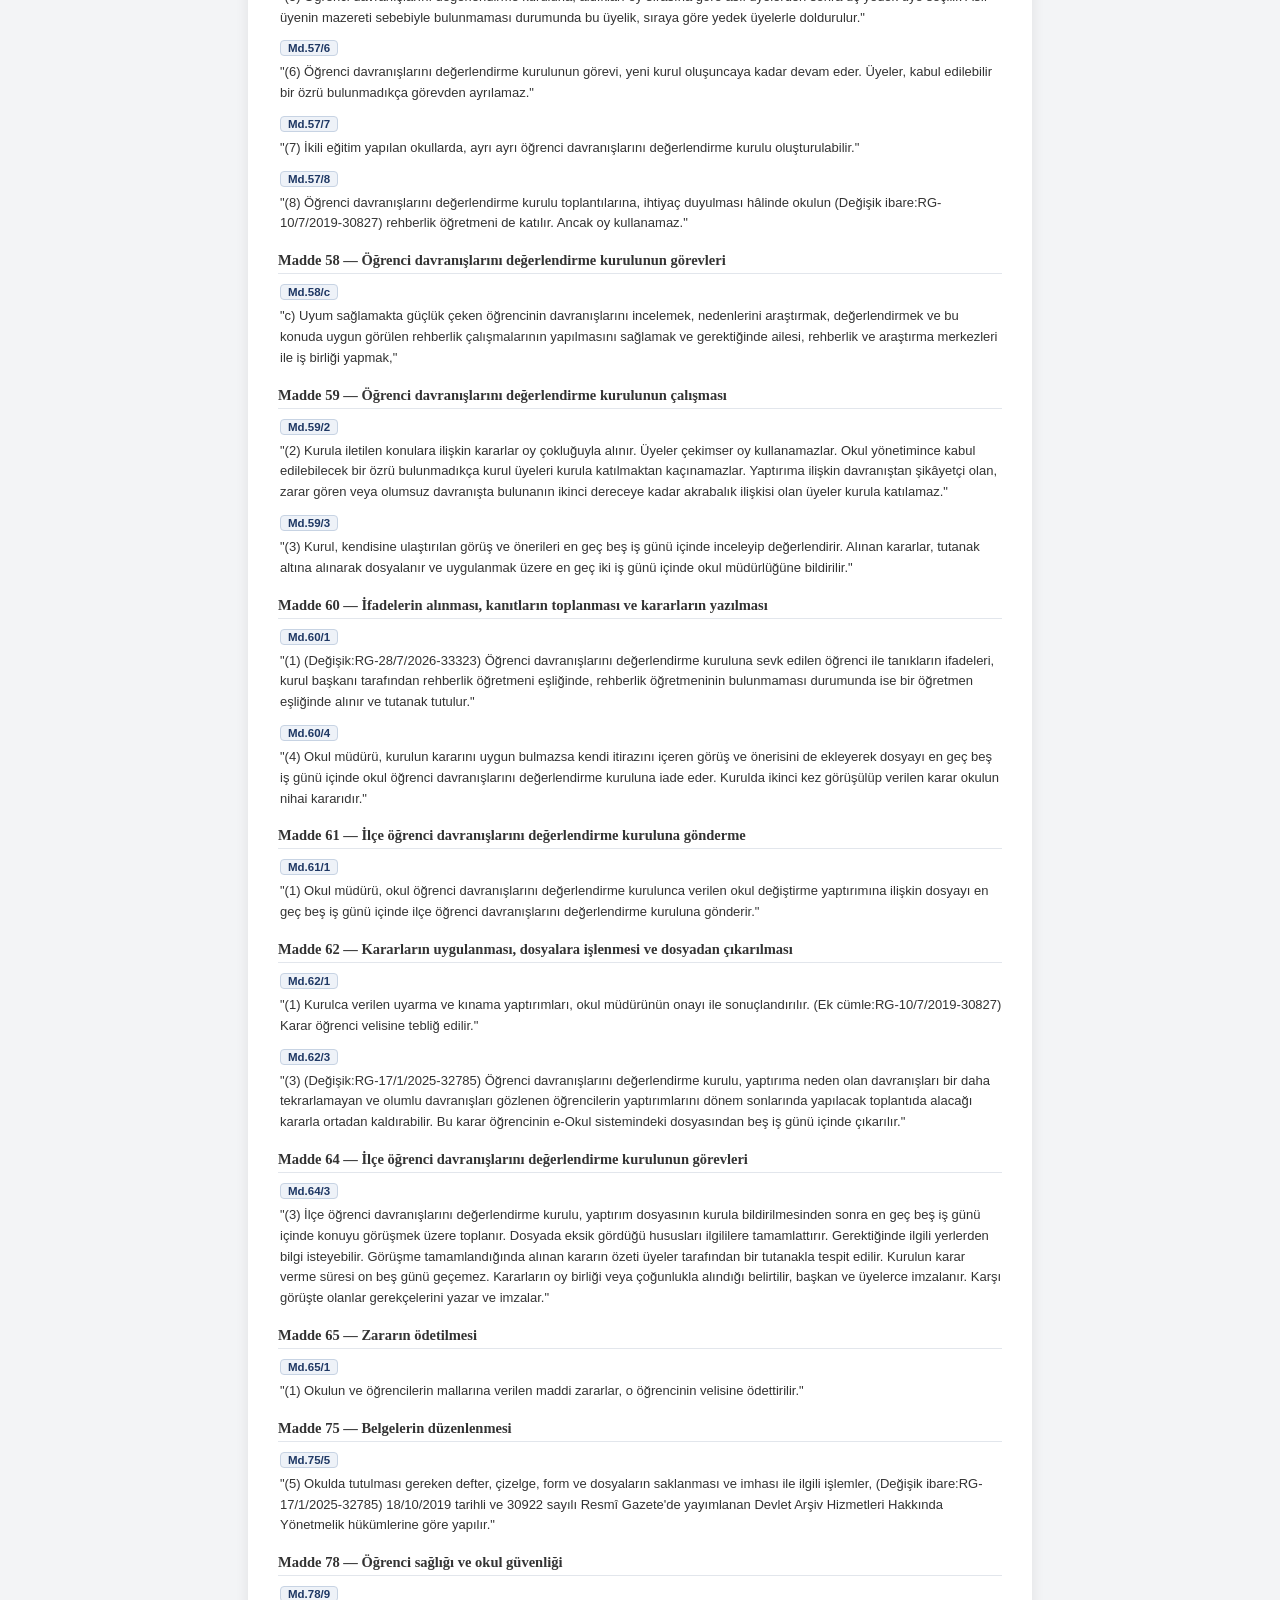
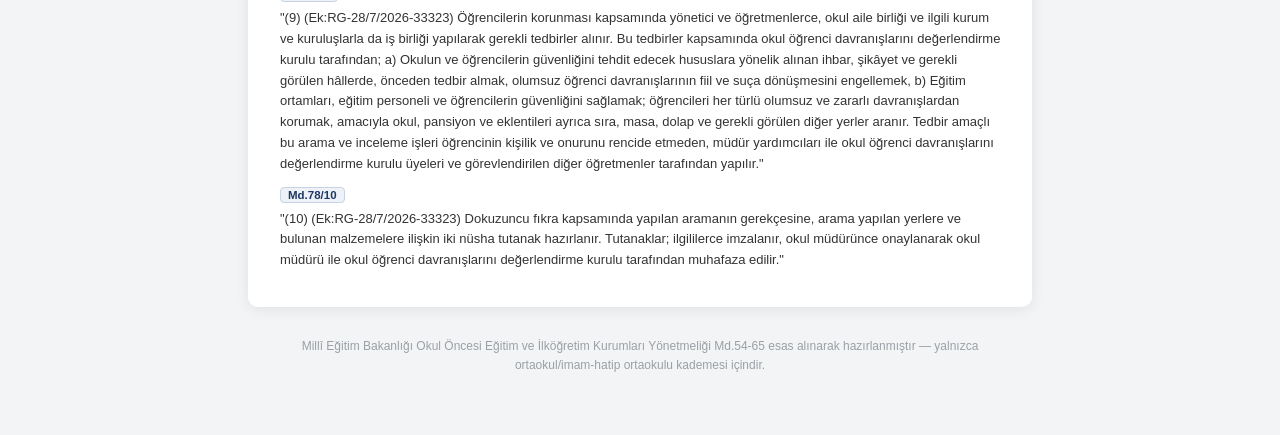
==== commit c7ded47c: "Kılavuza 11. bölüm eklendi: Kaynakça — Atıf Yapılan Hükümlerin Orijinal Metni Kılavuzda dayanak olar" ====
--- a/kilavuz.html
+++ b/kilavuz.html
@@ -62,6 +62,17 @@
   .quickref th{ background:#1F3864; color:#fff; padding:8px 10px; text-align:left;}
   .quickref td{ border:1px solid #dfe3e8; padding:8px 10px;}
   .quickref tr:nth-child(even) td{ background:#f8f9fb; }
+
+  .kaynak-madde{ margin: 18px 0 6px; }
+  .kaynak-madde h3{ font-size:14px; color:#1F3864; margin:0 0 8px; padding-bottom:4px; border-bottom:1px solid #e2e6ec; font-family: Georgia, serif;}
+  .kaynak-item{ margin: 0 0 10px; padding-left: 2px; }
+  .kaynak-ref{
+    display:inline-block; font-family: Arial, sans-serif; font-weight:700; font-size:11.5px;
+    color:#1F3864; background:#eef2f8; border:1px solid #c7d3e3; border-radius:4px;
+    padding: 1px 7px; margin-bottom: 3px;
+  }
+  .kaynak-text{ font-size:13px; line-height:1.6; color:#333; margin: 3px 0 0; }
+  .kaynak-note{ font-size:11.5px; color:#888; font-family: Arial, sans-serif; font-style:italic; margin-top:2px; }
 
   footer.site{ text-align:center; font-size:12px; color:#9aa0a6; margin-top: 30px; padding: 0 16px; line-height:1.6;}
 </style>
@@ -103,6 +114,7 @@
         <li><a href="#s8">Diğer Süreçlerle Etkileşim</a></li>
         <li><a href="#s9">Süre Çizelgesi</a></li>
         <li><a href="#s10">Hızlı Başvuru — Tek Sayfa Kontrol Listesi</a></li>
+        <li><a href="#s11">Kaynakça — Atıf Yapılan Hükümlerin Orijinal Metni</a></li>
       </ol>
     </div>
 
@@ -376,6 +388,206 @@
       </table>
     </section>
 
+    <section class="card" id="s11">
+      <h2>11. Kaynakça — Atıf Yapılan Hükümlerin Orijinal Metni</h2>
+      <p>Bu kılavuzda dayanak olarak gösterilen tüm madde/fıkra/bent atıflarının, Millî Eğitim Bakanlığı Okul Öncesi Eğitim ve İlköğretim Kurumları Yönetmeliği'ndeki (26/7/2014 tarihli ve 29072 sayılı R.G. — son değişiklik 28/7/2026 tarihli ve 33323 sayılı R.G.) orijinal metni aşağıda sıralanmıştır. Md.55/a-b-c bentlerindeki tam davranış listeleri burada tekrarlanmamıştır; bunlar Bölüm 5'te eksiksiz verilmiştir.</p>
+
+      <div class="kaynak-madde">
+        <h3>Madde 9 — Rehberlik hizmetleri, sosyal etkinlikler ve okul-çevre ilişkileri</h3>
+        <div class="kaynak-item"><span class="kaynak-ref">Md.9/1</span>
+          <div class="kaynak-text">"(1) Anaokulları ile ilkokul, ortaokul ve imam-hatip ortaokullarında; öğrencinin bütüncül gelişimini esas alan rehberlik hizmetlerini yürütmek amacıyla rehberlik servisi oluşturulur. Rehberlik hizmetleri ve sosyal etkinlikler, ilgili mevzuat hükümlerine göre yürütülür."</div>
+        </div>
+      </div>
+
+      <div class="kaynak-madde">
+        <h3>Madde 29 — Davranışlar</h3>
+        <div class="kaynak-item"><span class="kaynak-ref">Md.29/1</span>
+          <div class="kaynak-text">"(1) İlkokullarda; Gelişim Raporuna kademeli geçiş süreci tamamlanıncaya kadar karne verilmeye devam edilen sınıflarda, ders yılının her döneminde öğrencilerin davranışları, Davranış Puanı Ölçütleri EK-4'te verilen ölçütler kullanılarak sınıf öğretmeni tarafından &ldquo;(1) Geliştirilmeli&rdquo;, &ldquo;(2) İyi&rdquo;, &ldquo;(3) Çok iyi&rdquo; şeklinde değerlendirilerek e-Okul sistemine işlenir ve karnede gösterilir."</div>
+        </div>
+      </div>
+
+      <div class="kaynak-madde">
+        <h3>Madde 48 — Şube rehber öğretmeni</h3>
+        <div class="kaynak-item"><span class="kaynak-ref">Md.48/1</span>
+          <div class="kaynak-text">"(1) Okul müdürlüğünce eğitim ve öğretim yılı başında ortaokul ve imam-hatip ortaokullarının her şubesinde bir şube rehber öğretmeni görevlendirilir. İlkokullarda bu görevi sınıf öğretmenleri yürütür."</div>
+        </div>
+      </div>
+
+      <div class="kaynak-madde">
+        <h3>Madde 53 — Ödüller ve ödüllerin verilmesi</h3>
+        <div class="kaynak-item"><span class="kaynak-ref">Md.53/4</span>
+          <div class="kaynak-text">"(4) (Ek:RG-28/7/2026-33323) 20 gün ve üzeri özürsüz devamsızlık yapan öğrencilerden şube öğretmenler kurulu kararı ile sınıf geçenlere teşekkür ve takdir belgesi verilmez."</div>
+        </div>
+      </div>
+
+      <div class="kaynak-madde">
+        <h3>Madde 54 — Öğrencilerin olumsuz davranışları ve uygulanacak yaptırımlar</h3>
+        <div class="kaynak-item"><span class="kaynak-ref">Md.54/3</span>
+          <div class="kaynak-text">"(3) (Ek:RG-23/10/2014-29154) Öğrencilerin gelişim dönemleri de dikkate alınarak bilinçlendirme ile düzeltilebilecek davranışlar için &ldquo;Uyarma&rdquo; süreci uygulanır. Uyarma bir süreç olup bu süreç aşağıdaki şekilde işler."</div>
+        </div>
+        <div class="kaynak-item"><span class="kaynak-ref">Md.54/3-a</span>
+          <div class="kaynak-text">"a) Sözlü uyarma; öğretmenin öğrenciyle görüşme sürecini oluşturur. Öğrenciden beklenen olumlu davranışın neler olabileceği anlatılır. Olumsuz davranışlarının devamı hâlinde kendisine uygulanabilecek diğer yaptırımlar konusunda uyarılır."</div>
+        </div>
+        <div class="kaynak-item"><span class="kaynak-ref">Md.54/3-b</span>
+          <div class="kaynak-text">"b) Öğrenci ile sözleşme imzalama; öğrencinin sözlü uyarılmasına rağmen olumsuz davranışlarını sürdürmesi hâlinde öğrenci ve öğretmen arasında bir görüşme gerçekleştirilir. Bu görüşme sonucunda öğrenci sergilediği olumsuz davranışlarını değiştirmeyi kabul edeceğine ilişkin Öğrenci Sözleşme Örneği EK-9'u imzalar."</div>
+        </div>
+        <div class="kaynak-item"><span class="kaynak-ref">Md.54/3-c</span>
+          <div class="kaynak-text">"c) Veli ile görüşme; öğretmen, öğrencinin bu olumsuz davranışları sürdürmesi hâlinde veliyi okula davet eder. Okul yöneticilerinden birinin ve varsa rehberlik öğretmeninin de katılımı ile yapılan görüşmede, öğrencinin olumsuz davranışları ve uygulanabilecek yaptırımları veliye bildirilir. Velinin toplantıya gelmemesi durumunda tutanak tutulur. Bu aşamalardan sonra öğrencinin olumsuz davranışlarını sürdürmesi durumunda; öğretmen, yazılı belgelerin bulunduğu dosyayı hazırlayacağı raporla birlikte görüşülmek üzere öğrenci davranışlarını değerlendirme kuruluna verir."</div>
+        </div>
+        <div class="kaynak-item"><span class="kaynak-ref">Md.54/4</span>
+          <div class="kaynak-text">"(4) (Ek:RG-23/10/2014-29154) Kınama; öğrenciye, yaptırım gerektiren davranışta bulunduğunu ve tekrarından kaçınması gerektiğinin okul yönetimince yazılı olarak bildirilmesidir."</div>
+        </div>
+        <div class="kaynak-item"><span class="kaynak-ref">Md.54/5</span>
+          <div class="kaynak-text">"(5) (Ek:RG-23/10/2014-29154) Okul değiştirme; öğrencinin, bir başka okulda öğrenimini sürdürmek üzere bulunduğu okuldan naklen gönderilmesidir."</div>
+        </div>
+      </div>
+
+      <div class="kaynak-madde">
+        <h3>Madde 55 — Yaptırım gerektiren davranışlar</h3>
+        <div class="kaynak-item"><span class="kaynak-ref">Md.55/1</span>
+          <div class="kaynak-text">"(1) Yaptırım gerektiren davranışlar aşağıda belirtilmiştir."</div>
+          <div class="kaynak-note">a), b), c) bentlerindeki tam davranış listeleri Bölüm 5'te eksiksiz verilmiştir.</div>
+        </div>
+      </div>
+
+      <div class="kaynak-madde">
+        <h3>Madde 56 — Yaptırım takdirinde dikkat edilecek hususlar</h3>
+        <div class="kaynak-item"><span class="kaynak-ref">Md.56/1</span>
+          <div class="kaynak-text">"(1) Yaptırım takdir edilmesinde öğrencinin; a) Davranışın niteliği, önemi ve ne gibi şartlarda gerçekleştiği, o andaki psikolojik durumu ve kişisel özellikleri, b) Okul içinde ve dışındaki genel durumu, c) Yaş ve cinsiyeti, ç) Derslerdeki ilgi ve başarısı, d) Okuldaki sosyal ve kültürel faaliyetlere katılım ve başarı durumu, e) Aynı eğitim ve öğretim yılı içinde daha önce yaptırım uygulanıp uygulanmadığına dikkat edilir."</div>
+        </div>
+        <div class="kaynak-item"><span class="kaynak-ref">Md.56/2</span>
+          <div class="kaynak-text">"(2) Öğrenciye Çocuk Koruma Kanunu hükümleri göz önünde bulundurularak olumsuz davranışına uygun yaptırım veya bir alt yaptırım takdir edilebilir."</div>
+        </div>
+        <div class="kaynak-item"><span class="kaynak-ref">Md.56/5</span>
+          <div class="kaynak-text">"(5) (Değişik:RG-10/7/2019-30827) Aynı olumsuz davranışın o eğitim ve öğretim yılı içinde tekrarı hâlinde bir üst yaptırım uygulanır."</div>
+        </div>
+        <div class="kaynak-item"><span class="kaynak-ref">Md.56/7</span>
+          <div class="kaynak-text">"(7) Okul değiştirme yaptırımı uygulanan öğrenciye yerleşim biriminde (Değişik ibare:RG-25/6/2015-29397) aynı türde nakil gidebileceği başka bir ortaokul olmadığı takdirde kınama yaptırımı uygulanır."</div>
+        </div>
+        <div class="kaynak-item"><span class="kaynak-ref">Md.56/10</span>
+          <div class="kaynak-text">"(10) (Değişik:RG-10/7/2019-30827) Kınama ve okul değiştirme yaptırımlarından birini alan öğrenciye o eğitim ve öğretim yılı içinde teşekkür ve takdir belgesi verilmez."</div>
+        </div>
+        <div class="kaynak-item"><span class="kaynak-ref">Md.56/11</span>
+          <div class="kaynak-text">"(11) Öğrenci velisi, öğrenci hakkında verilen kararlara karşı tebliğ tarihinden itibaren beş iş günü içinde okul müdürlüğüne itirazda bulunabilir."</div>
+        </div>
+        <div class="kaynak-item"><span class="kaynak-ref">Md.56/12</span>
+          <div class="kaynak-text">"(12) Okul müdürü, okul değiştirme yaptırımı ile ilgili itiraz dilekçesini ve dilekçede belirtilen itiraz gerekçeleri hakkındaki görüşlerini, bu Yönetmeliğin 61 inci maddesindeki belgeler ile birlikte dilekçenin okul yönetimine verildiği tarihten itibaren beş iş günü içinde ilçe öğrenci davranışlarını değerlendirme kuruluna gönderir. İtiraz işlemleri sonuçlanıncaya kadar yaptırım uygulanmaz."</div>
+        </div>
+        <div class="kaynak-item"><span class="kaynak-ref">Md.56/13</span>
+          <div class="kaynak-text">"(13) Yaptırımlar, e-Okul sistemindeki öğrenci bilgileri bölümüne işlenir."</div>
+        </div>
+      </div>
+
+      <div class="kaynak-madde">
+        <h3>Madde 57 — Öğrenci davranışlarını değerlendirme kurulu</h3>
+        <div class="kaynak-item"><span class="kaynak-ref">Md.57/1</span>
+          <div class="kaynak-text">"(1) Ortaokul ve imam-hatip ortaokullarında öğrencilerin ilgi, istek, yetenek ve ihtiyaçlarını belirleyerek olumlu davranışlar kazanmaları ve olumsuz davranışların önlenmesi için öğrenci davranışlarını değerlendirme kurulu oluşturulur."</div>
+        </div>
+        <div class="kaynak-item"><span class="kaynak-ref">Md.57/2-a</span>
+          <div class="kaynak-text">"a) (Değişik:RG-23/10/2014-29154) (Değişik ibare:RG-17/1/2025-32785) Müdürün görevlendireceği müdür yardımcısının başkanlığında,"</div>
+        </div>
+        <div class="kaynak-item"><span class="kaynak-ref">Md.57/2-b</span>
+          <div class="kaynak-text">"b) Her ders yılının ilk öğretmenler kurulu toplantısında öğretmenler kurulunca gizli oyla seçilecek üç öğretmen,"</div>
+        </div>
+        <div class="kaynak-item"><span class="kaynak-ref">Md.57/2-c</span>
+          <div class="kaynak-text">"c) Okul-aile birliğinin kendi üyeleri arasından seçeceği bir öğrenci velisinden oluşturulur."</div>
+        </div>
+        <div class="kaynak-item"><span class="kaynak-ref">Md.57/3</span>
+          <div class="kaynak-text">"(3) Yeterli sayıda öğretmen bulunmaması hâlinde (Değişik ibare:RG-17/1/2025-32785) ders ücreti karşılığında görev yapanlar da öğrenci davranışlarını değerlendirme kuruluna üye seçilebilir."</div>
+        </div>
+        <div class="kaynak-item"><span class="kaynak-ref">Md.57/4</span>
+          <div class="kaynak-text">"(4) Yapılan seçimde oyların eşit olması hâlinde seçim yenilenir. Bu durumda da eşitlik bozulmazsa, kıdemi fazla olan öğretmen üye seçilmiş sayılır. Kıdemlerin de yıl olarak eşitliği hâlinde kuraya başvurulur."</div>
+        </div>
+        <div class="kaynak-item"><span class="kaynak-ref">Md.57/5</span>
+          <div class="kaynak-text">"(5) Öğrenci davranışlarını değerlendirme kuruluna, aldıkları oy sırasına göre asıl üyelerden sonra üç yedek üye seçilir. Asıl üyenin mazereti sebebiyle bulunmaması durumunda bu üyelik, sıraya göre yedek üyelerle doldurulur."</div>
+        </div>
+        <div class="kaynak-item"><span class="kaynak-ref">Md.57/6</span>
+          <div class="kaynak-text">"(6) Öğrenci davranışlarını değerlendirme kurulunun görevi, yeni kurul oluşuncaya kadar devam eder. Üyeler, kabul edilebilir bir özrü bulunmadıkça görevden ayrılamaz."</div>
+        </div>
+        <div class="kaynak-item"><span class="kaynak-ref">Md.57/7</span>
+          <div class="kaynak-text">"(7) İkili eğitim yapılan okullarda, ayrı ayrı öğrenci davranışlarını değerlendirme kurulu oluşturulabilir."</div>
+        </div>
+        <div class="kaynak-item"><span class="kaynak-ref">Md.57/8</span>
+          <div class="kaynak-text">"(8) Öğrenci davranışlarını değerlendirme kurulu toplantılarına, ihtiyaç duyulması hâlinde okulun (Değişik ibare:RG-10/7/2019-30827) rehberlik öğretmeni de katılır. Ancak oy kullanamaz."</div>
+        </div>
+      </div>
+
+      <div class="kaynak-madde">
+        <h3>Madde 58 — Öğrenci davranışlarını değerlendirme kurulunun görevleri</h3>
+        <div class="kaynak-item"><span class="kaynak-ref">Md.58/c</span>
+          <div class="kaynak-text">"c) Uyum sağlamakta güçlük çeken öğrencinin davranışlarını incelemek, nedenlerini araştırmak, değerlendirmek ve bu konuda uygun görülen rehberlik çalışmalarının yapılmasını sağlamak ve gerektiğinde ailesi, rehberlik ve araştırma merkezleri ile iş birliği yapmak,"</div>
+        </div>
+      </div>
+
+      <div class="kaynak-madde">
+        <h3>Madde 59 — Öğrenci davranışlarını değerlendirme kurulunun çalışması</h3>
+        <div class="kaynak-item"><span class="kaynak-ref">Md.59/2</span>
+          <div class="kaynak-text">"(2) Kurula iletilen konulara ilişkin kararlar oy çokluğuyla alınır. Üyeler çekimser oy kullanamazlar. Okul yönetimince kabul edilebilecek bir özrü bulunmadıkça kurul üyeleri kurula katılmaktan kaçınamazlar. Yaptırıma ilişkin davranıştan şikâyetçi olan, zarar gören veya olumsuz davranışta bulunanın ikinci dereceye kadar akrabalık ilişkisi olan üyeler kurula katılamaz."</div>
+        </div>
+        <div class="kaynak-item"><span class="kaynak-ref">Md.59/3</span>
+          <div class="kaynak-text">"(3) Kurul, kendisine ulaştırılan görüş ve önerileri en geç beş iş günü içinde inceleyip değerlendirir. Alınan kararlar, tutanak altına alınarak dosyalanır ve uygulanmak üzere en geç iki iş günü içinde okul müdürlüğüne bildirilir."</div>
+        </div>
+      </div>
+
+      <div class="kaynak-madde">
+        <h3>Madde 60 — İfadelerin alınması, kanıtların toplanması ve kararların yazılması</h3>
+        <div class="kaynak-item"><span class="kaynak-ref">Md.60/1</span>
+          <div class="kaynak-text">"(1) (Değişik:RG-28/7/2026-33323) Öğrenci davranışlarını değerlendirme kuruluna sevk edilen öğrenci ile tanıkların ifadeleri, kurul başkanı tarafından rehberlik öğretmeni eşliğinde, rehberlik öğretmeninin bulunmaması durumunda ise bir öğretmen eşliğinde alınır ve tutanak tutulur."</div>
+        </div>
+        <div class="kaynak-item"><span class="kaynak-ref">Md.60/4</span>
+          <div class="kaynak-text">"(4) Okul müdürü, kurulun kararını uygun bulmazsa kendi itirazını içeren görüş ve önerisini de ekleyerek dosyayı en geç beş iş günü içinde okul öğrenci davranışlarını değerlendirme kuruluna iade eder. Kurulda ikinci kez görüşülüp verilen karar okulun nihai kararıdır."</div>
+        </div>
+      </div>
+
+      <div class="kaynak-madde">
+        <h3>Madde 61 — İlçe öğrenci davranışlarını değerlendirme kuruluna gönderme</h3>
+        <div class="kaynak-item"><span class="kaynak-ref">Md.61/1</span>
+          <div class="kaynak-text">"(1) Okul müdürü, okul öğrenci davranışlarını değerlendirme kurulunca verilen okul değiştirme yaptırımına ilişkin dosyayı en geç beş iş günü içinde ilçe öğrenci davranışlarını değerlendirme kuruluna gönderir."</div>
+        </div>
+      </div>
+
+      <div class="kaynak-madde">
+        <h3>Madde 62 — Kararların uygulanması, dosyalara işlenmesi ve dosyadan çıkarılması</h3>
+        <div class="kaynak-item"><span class="kaynak-ref">Md.62/1</span>
+          <div class="kaynak-text">"(1) Kurulca verilen uyarma ve kınama yaptırımları, okul müdürünün onayı ile sonuçlandırılır. (Ek cümle:RG-10/7/2019-30827) Karar öğrenci velisine tebliğ edilir."</div>
+        </div>
+        <div class="kaynak-item"><span class="kaynak-ref">Md.62/3</span>
+          <div class="kaynak-text">"(3) (Değişik:RG-17/1/2025-32785) Öğrenci davranışlarını değerlendirme kurulu, yaptırıma neden olan davranışları bir daha tekrarlamayan ve olumlu davranışları gözlenen öğrencilerin yaptırımlarını dönem sonlarında yapılacak toplantıda alacağı kararla ortadan kaldırabilir. Bu karar öğrencinin e-Okul sistemindeki dosyasından beş iş günü içinde çıkarılır."</div>
+        </div>
+      </div>
+
+      <div class="kaynak-madde">
+        <h3>Madde 64 — İlçe öğrenci davranışlarını değerlendirme kurulunun görevleri</h3>
+        <div class="kaynak-item"><span class="kaynak-ref">Md.64/3</span>
+          <div class="kaynak-text">"(3) İlçe öğrenci davranışlarını değerlendirme kurulu, yaptırım dosyasının kurula bildirilmesinden sonra en geç beş iş günü içinde konuyu görüşmek üzere toplanır. Dosyada eksik gördüğü hususları ilgililere tamamlattırır. Gerektiğinde ilgili yerlerden bilgi isteyebilir. Görüşme tamamlandığında alınan kararın özeti üyeler tarafından bir tutanakla tespit edilir. Kurulun karar verme süresi on beş günü geçemez. Kararların oy birliği veya çoğunlukla alındığı belirtilir, başkan ve üyelerce imzalanır. Karşı görüşte olanlar gerekçelerini yazar ve imzalar."</div>
+        </div>
+      </div>
+
+      <div class="kaynak-madde">
+        <h3>Madde 65 — Zararın ödetilmesi</h3>
+        <div class="kaynak-item"><span class="kaynak-ref">Md.65/1</span>
+          <div class="kaynak-text">"(1) Okulun ve öğrencilerin mallarına verilen maddi zararlar, o öğrencinin velisine ödettirilir."</div>
+        </div>
+      </div>
+
+      <div class="kaynak-madde">
+        <h3>Madde 75 — Belgelerin düzenlenmesi</h3>
+        <div class="kaynak-item"><span class="kaynak-ref">Md.75/5</span>
+          <div class="kaynak-text">"(5) Okulda tutulması gereken defter, çizelge, form ve dosyaların saklanması ve imhası ile ilgili işlemler, (Değişik ibare:RG-17/1/2025-32785) 18/10/2019 tarihli ve 30922 sayılı Resmî Gazete'de yayımlanan Devlet Arşiv Hizmetleri Hakkında Yönetmelik hükümlerine göre yapılır."</div>
+        </div>
+      </div>
+
+      <div class="kaynak-madde">
+        <h3>Madde 78 — Öğrenci sağlığı ve okul güvenliği</h3>
+        <div class="kaynak-item"><span class="kaynak-ref">Md.78/9</span>
+          <div class="kaynak-text">"(9) (Ek:RG-28/7/2026-33323) Öğrencilerin korunması kapsamında yönetici ve öğretmenlerce, okul aile birliği ve ilgili kurum ve kuruluşlarla da iş birliği yapılarak gerekli tedbirler alınır. Bu tedbirler kapsamında okul öğrenci davranışlarını değerlendirme kurulu tarafından; a) Okulun ve öğrencilerin güvenliğini tehdit edecek hususlara yönelik alınan ihbar, şikâyet ve gerekli görülen hâllerde, önceden tedbir almak, olumsuz öğrenci davranışlarının fiil ve suça dönüşmesini engellemek, b) Eğitim ortamları, eğitim personeli ve öğrencilerin güvenliğini sağlamak; öğrencileri her türlü olumsuz ve zararlı davranışlardan korumak, amacıyla okul, pansiyon ve eklentileri ayrıca sıra, masa, dolap ve gerekli görülen diğer yerler aranır. Tedbir amaçlı bu arama ve inceleme işleri öğrencinin kişilik ve onurunu rencide etmeden, müdür yardımcıları ile okul öğrenci davranışlarını değerlendirme kurulu üyeleri ve görevlendirilen diğer öğretmenler tarafından yapılır."</div>
+        </div>
+        <div class="kaynak-item"><span class="kaynak-ref">Md.78/10</span>
+          <div class="kaynak-text">"(10) (Ek:RG-28/7/2026-33323) Dokuzuncu fıkra kapsamında yapılan aramanın gerekçesine, arama yapılan yerlere ve bulunan malzemelere ilişkin iki nüsha tutanak hazırlanır. Tutanaklar; ilgililerce imzalanır, okul müdürünce onaylanarak okul müdürü ile okul öğrenci davranışlarını değerlendirme kurulu tarafından muhafaza edilir."</div>
+        </div>
+      </div>
+    </section>
+
     <footer class="site">
       Millî Eğitim Bakanlığı Okul Öncesi Eğitim ve İlköğretim Kurumları Yönetmeliği Md.54-65 esas alınarak hazırlanmıştır — yalnızca ortaokul/imam-hatip ortaokulu kademesi içindir.
     </footer>
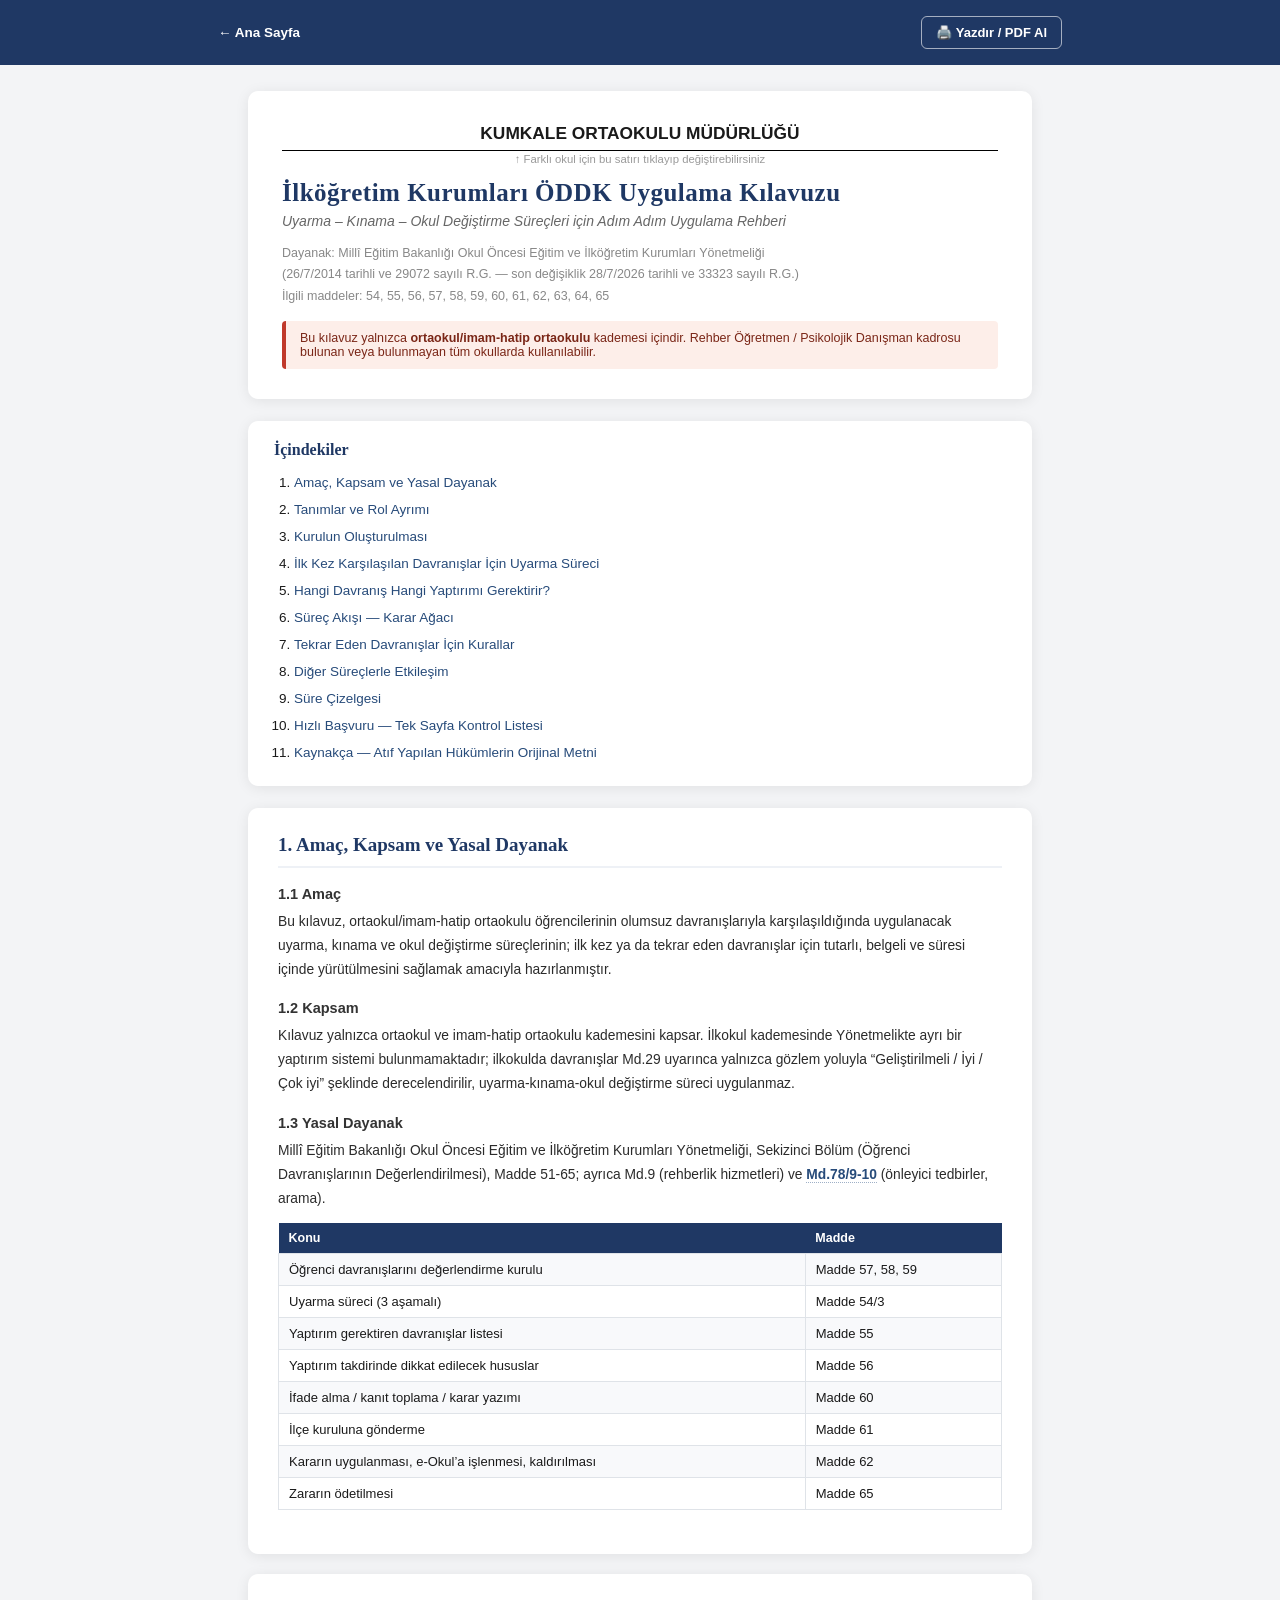
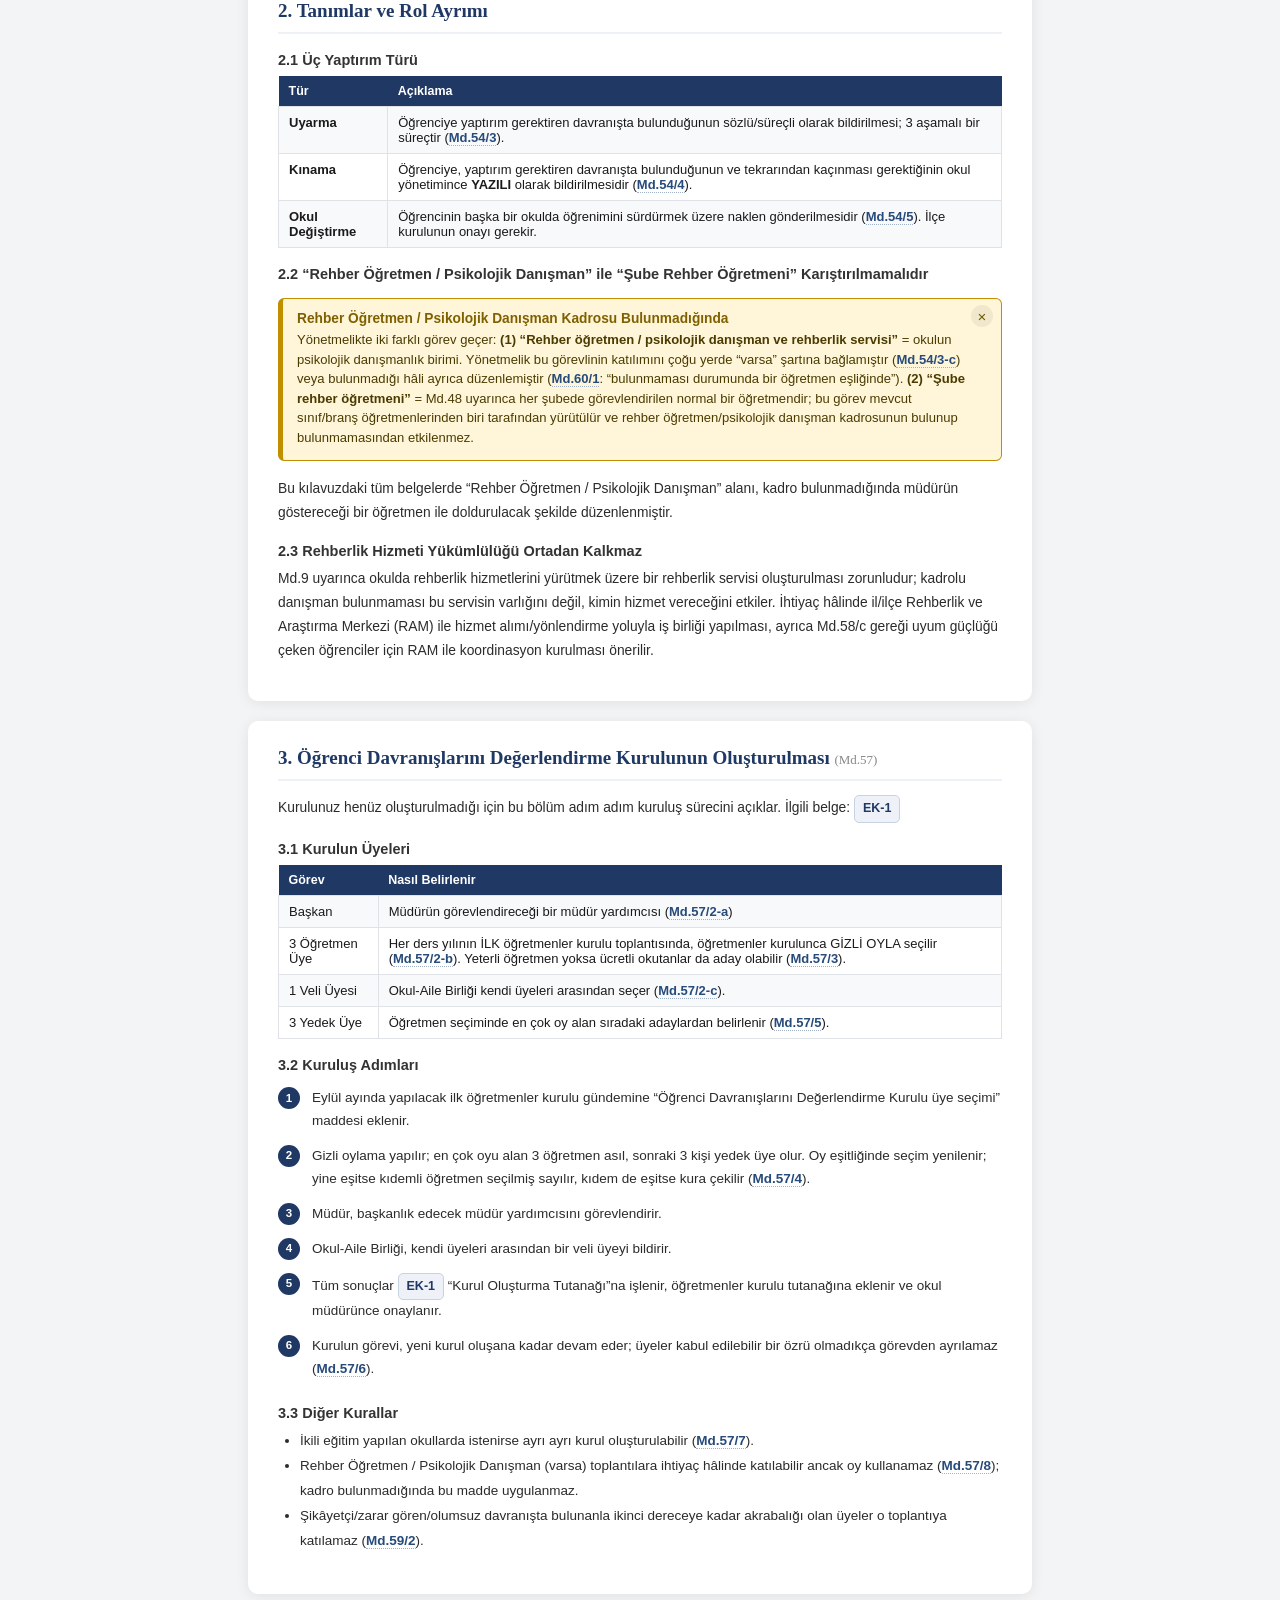
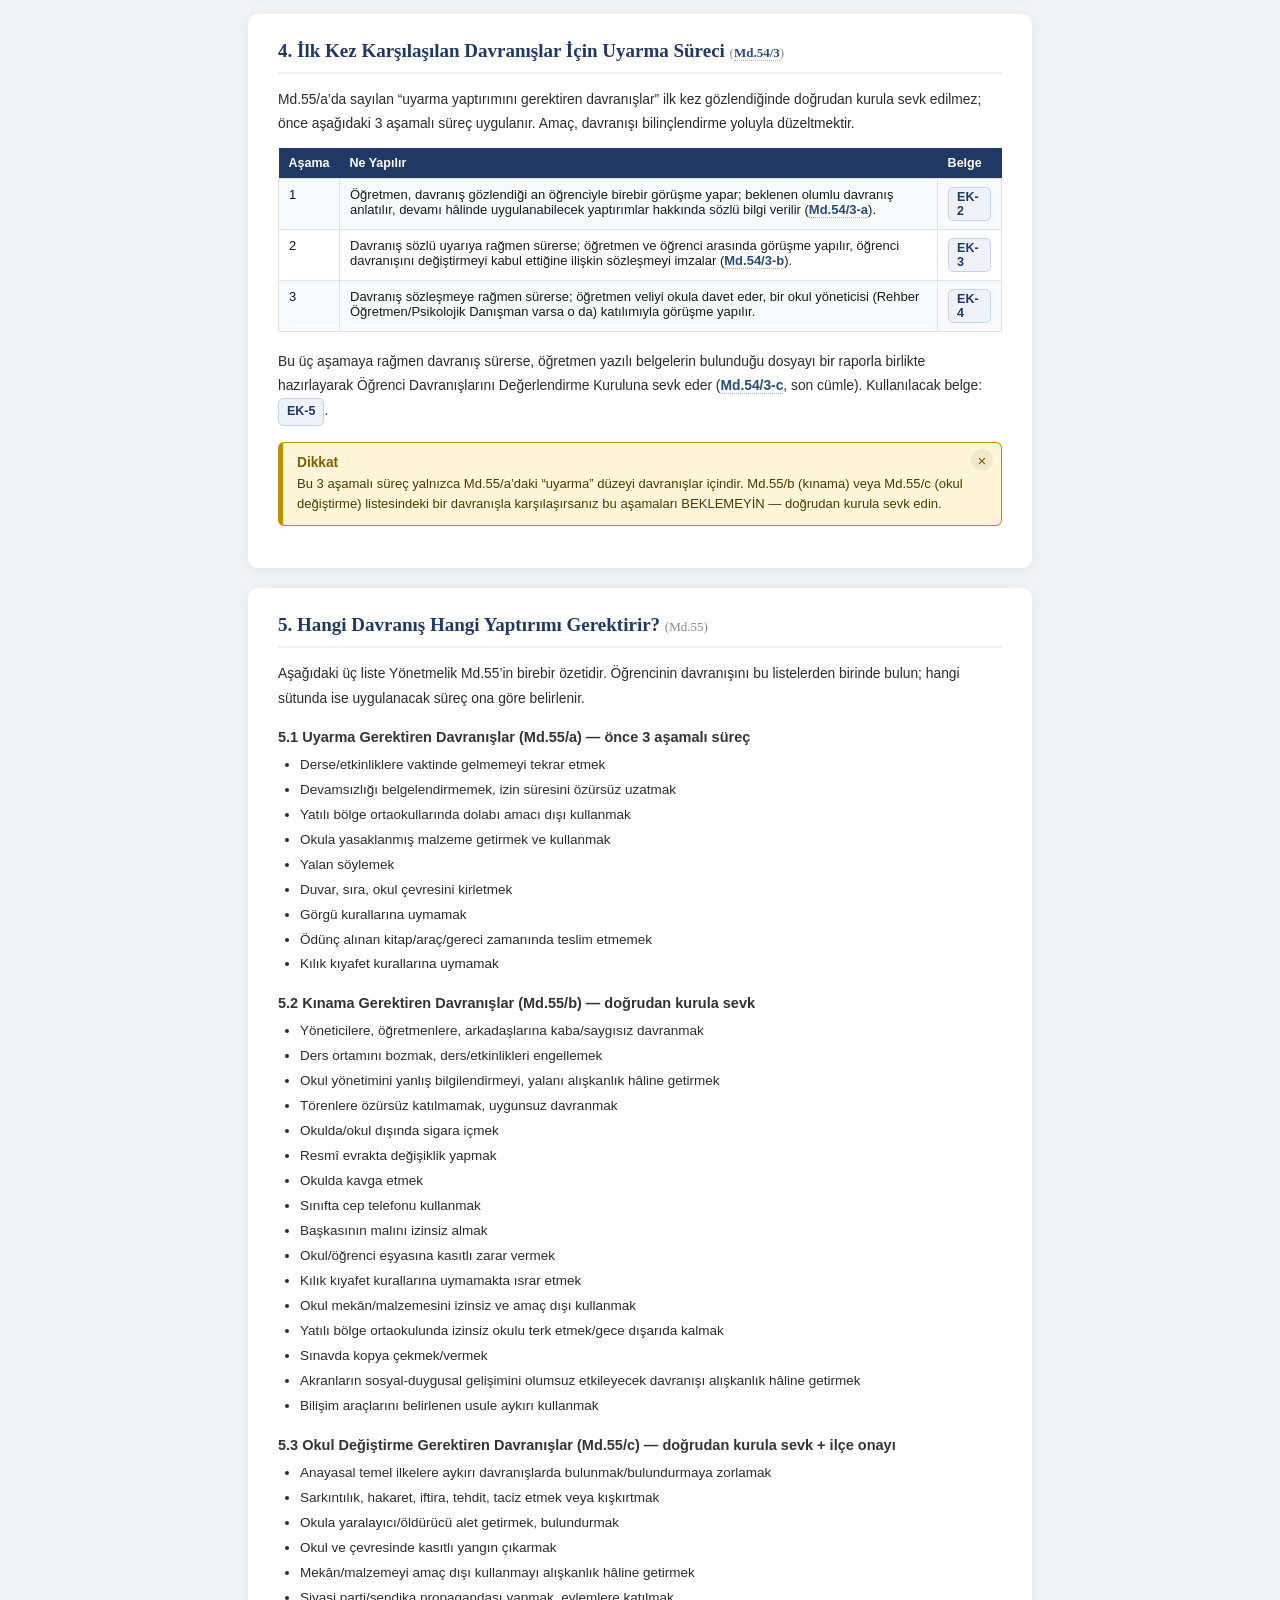
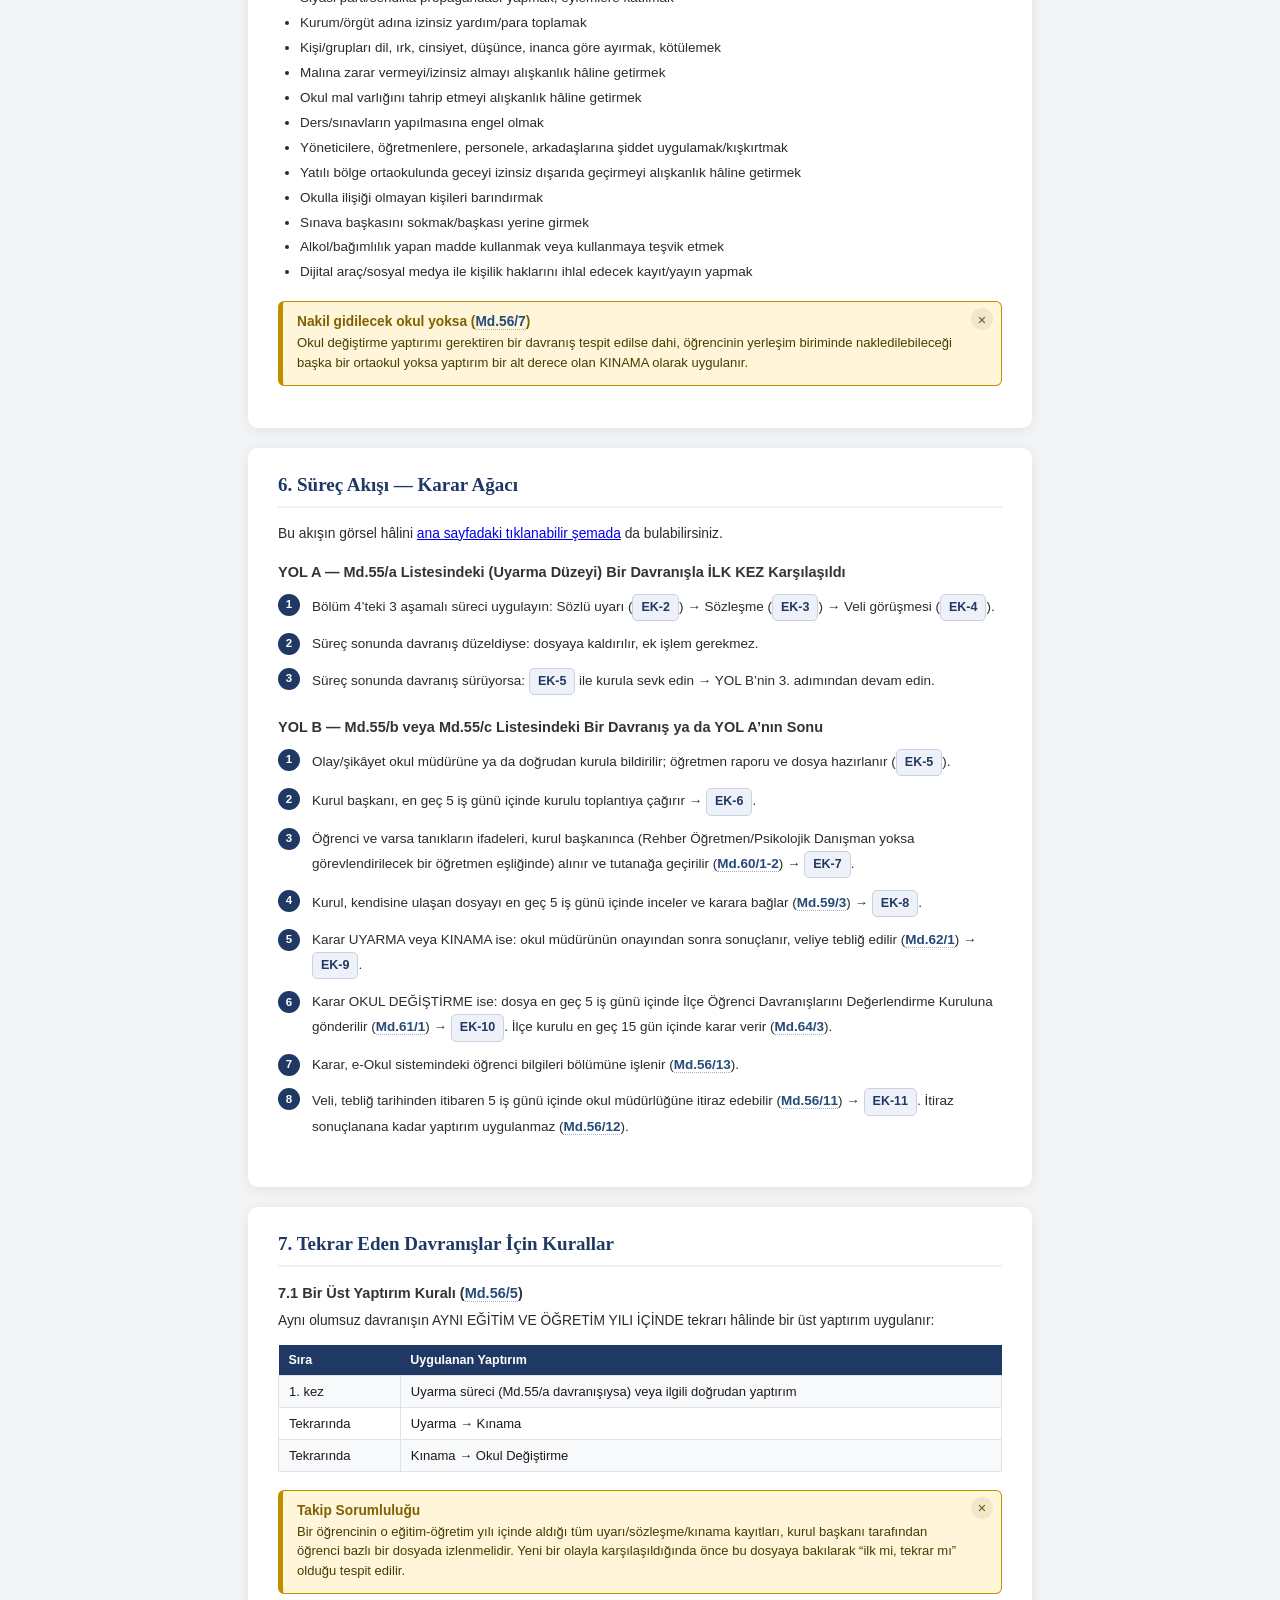
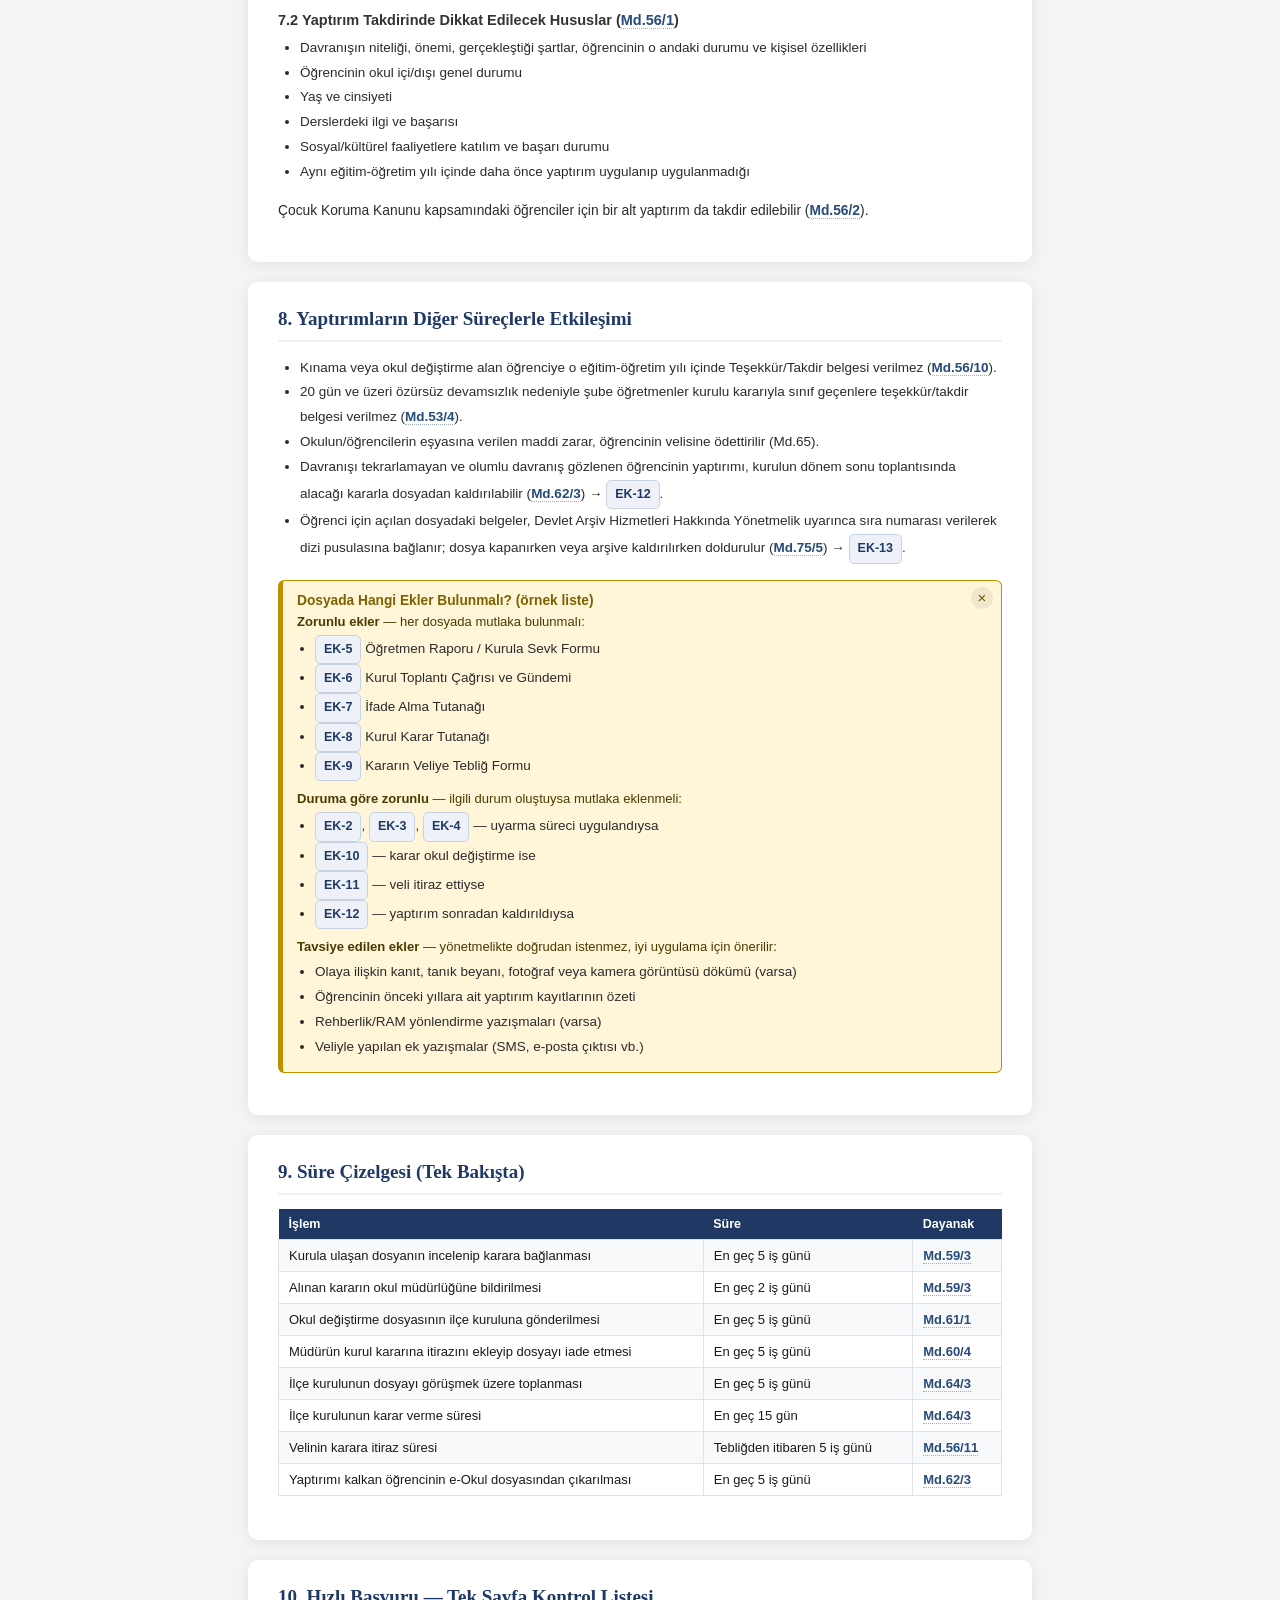
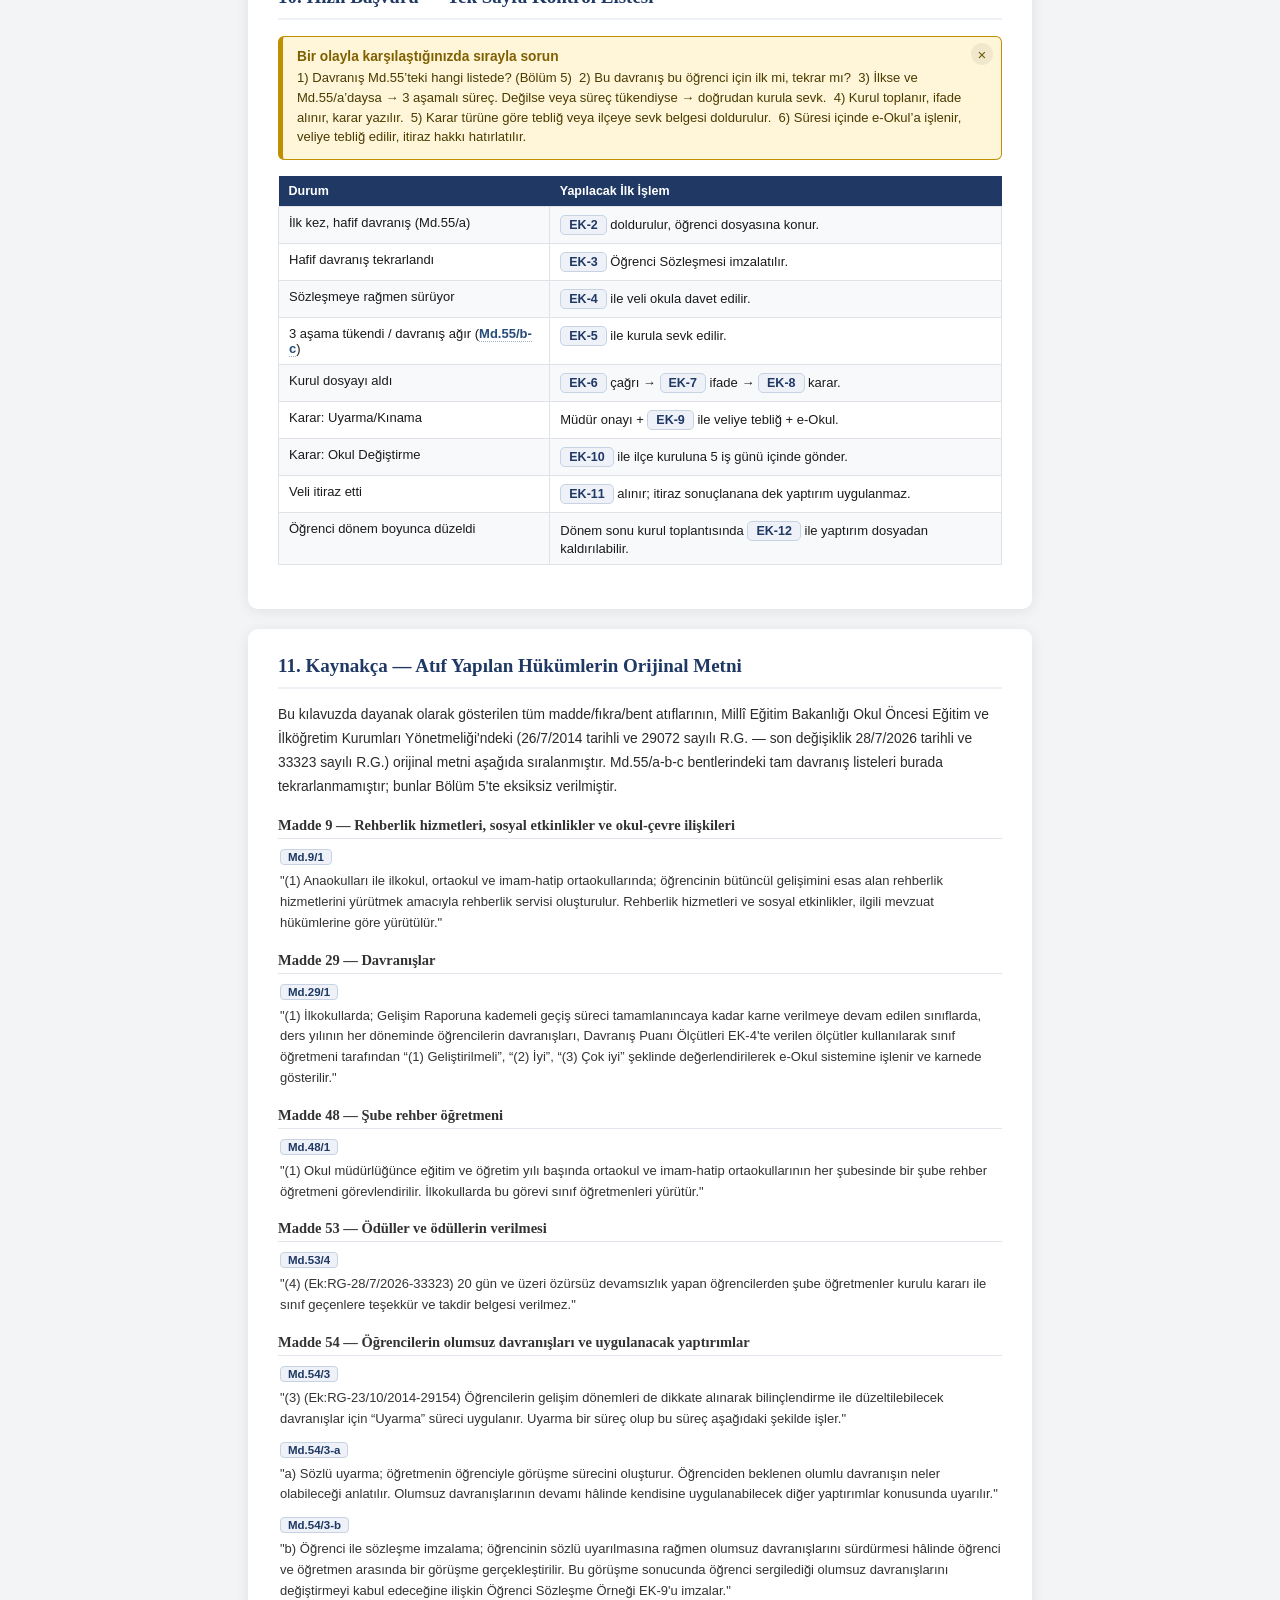
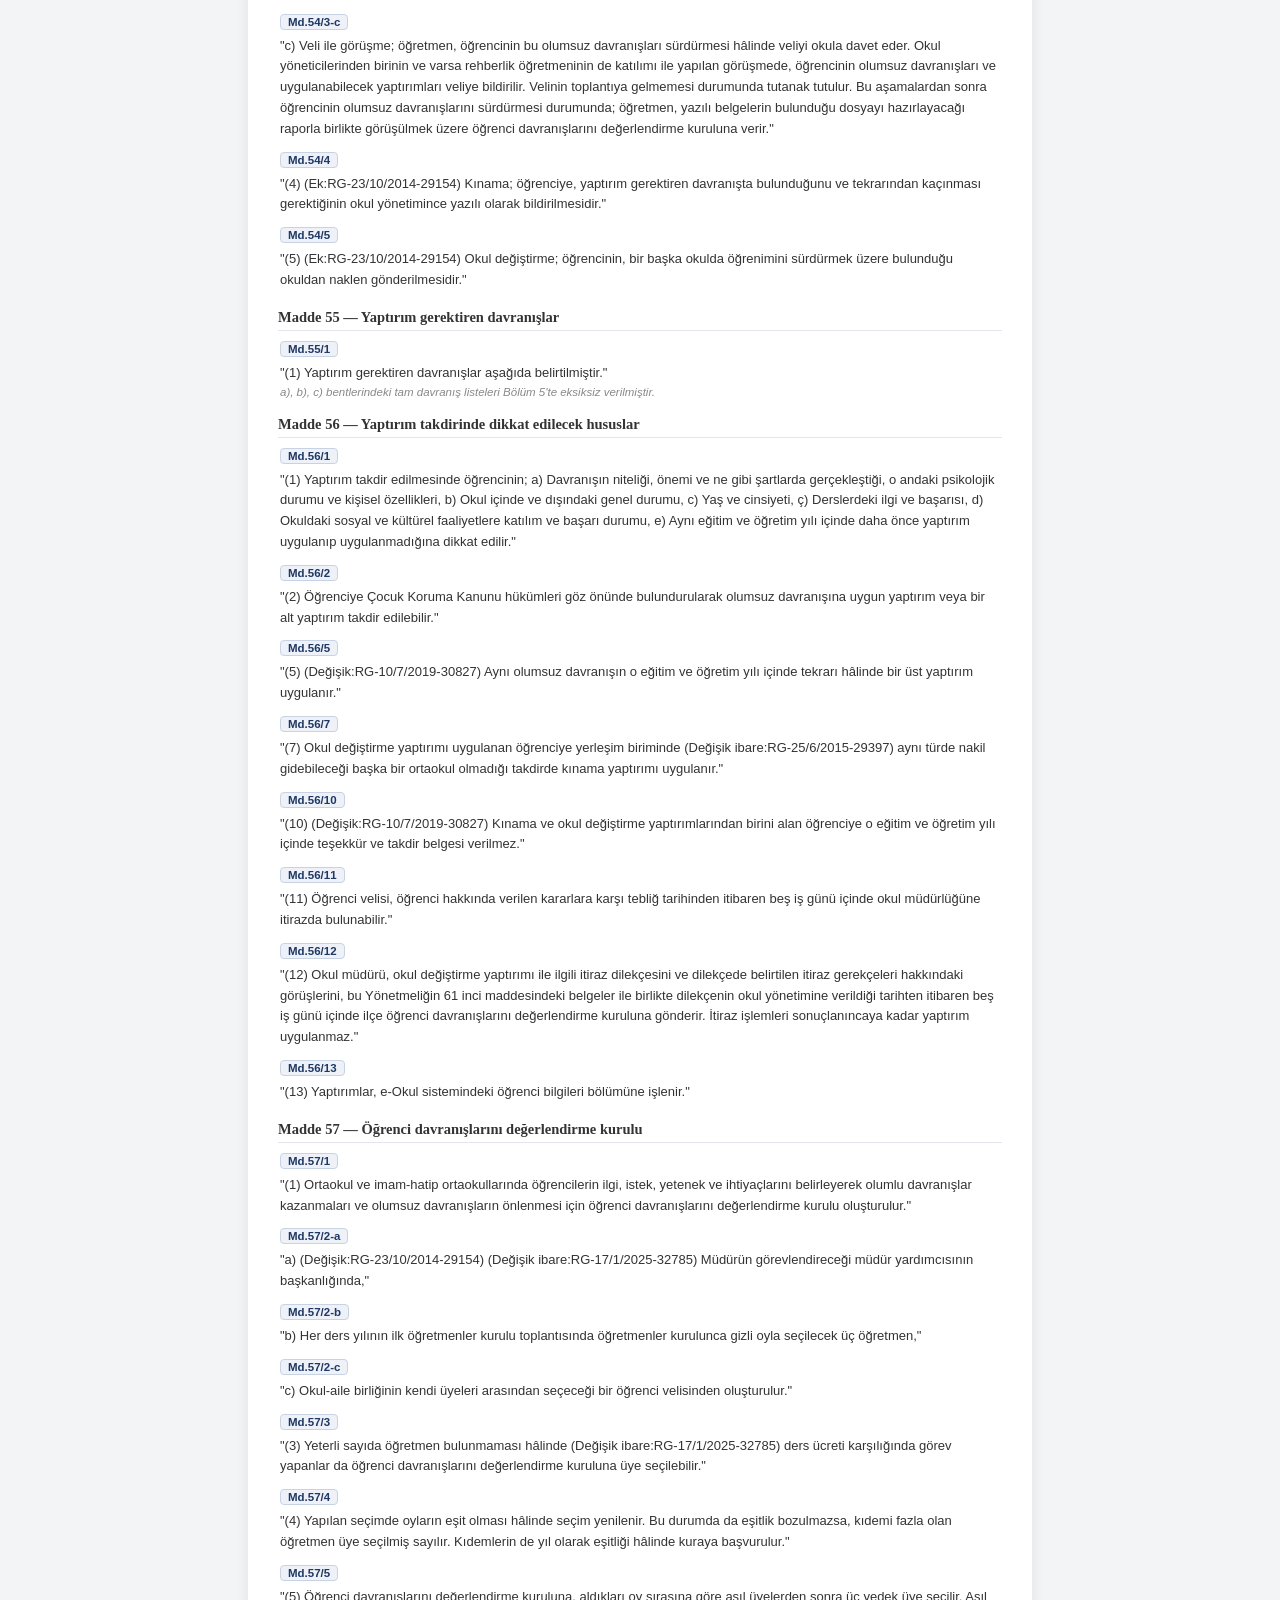
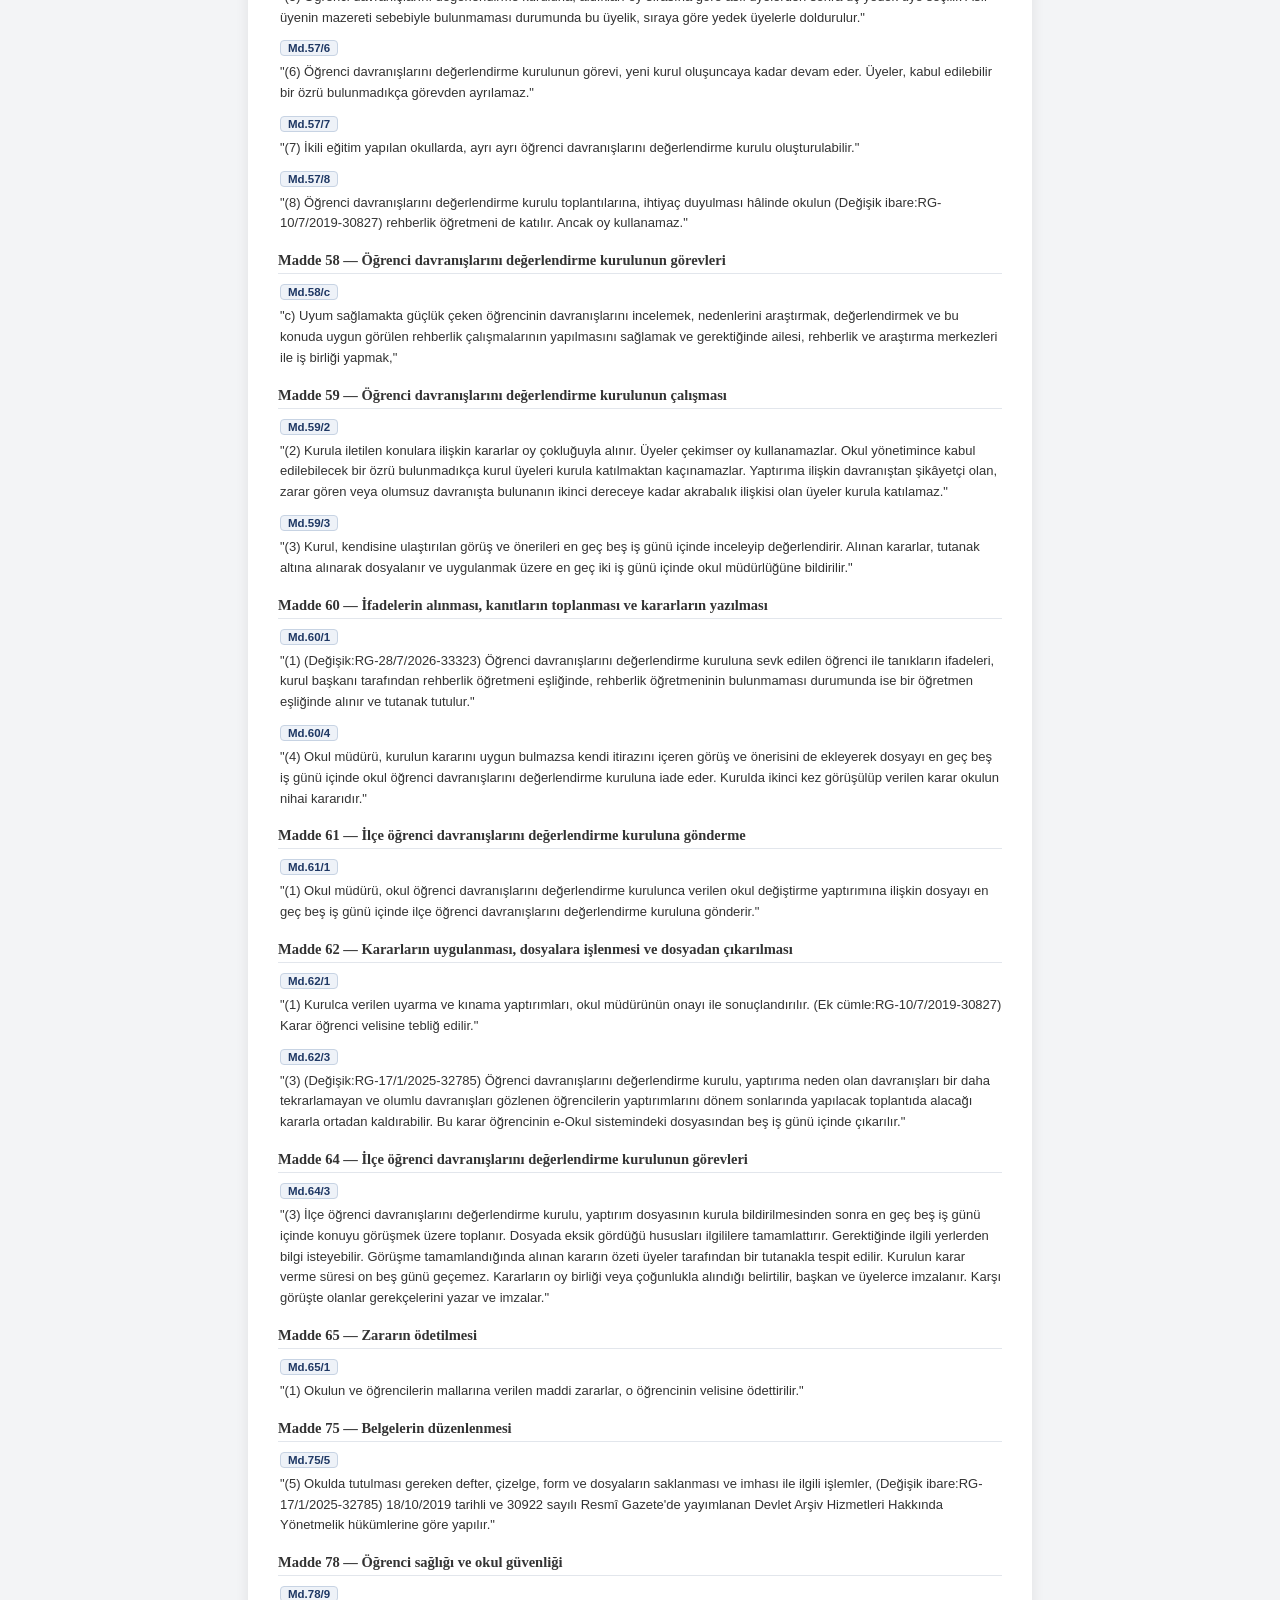
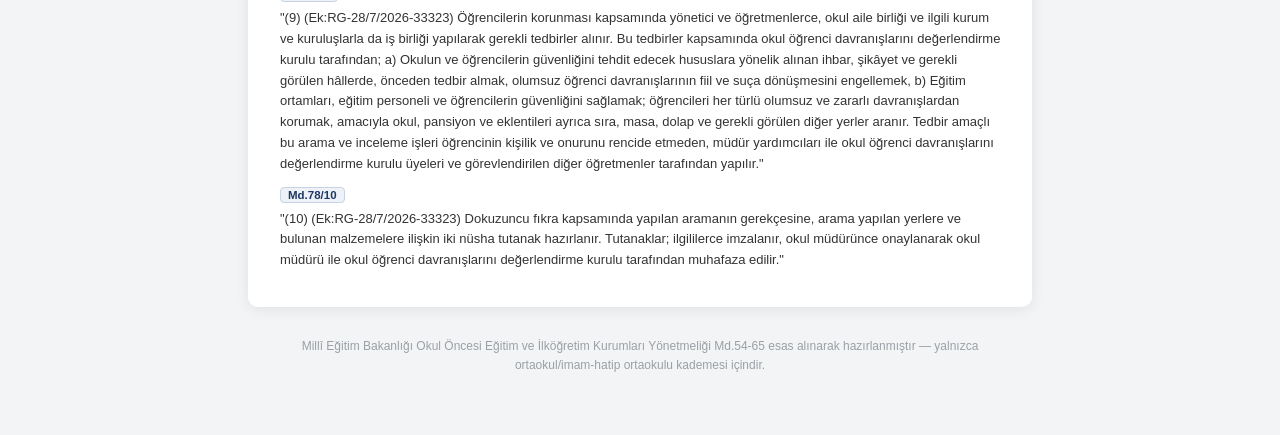
==== commit a66a817c: "Kılavuzda geçen tüm Md.X/Y atıfları, kaynakça bölümündeki ilgili satıra atlayan bağlantılara dönüştü" ====
--- a/kilavuz.html
+++ b/kilavuz.html
@@ -48,6 +48,14 @@
     font-size:12.5px; padding: 2px 8px; border-radius:5px; border:1px solid #c7d3e3;
   }
   .ek-link:hover{ background:#dde6f3; }
+
+  .kaynak-jump{
+    color:#274b7a; text-decoration:none; border-bottom:1px dotted #9fb0c7; font-weight:600;
+    scroll-margin-top: 14px;
+  }
+  .kaynak-jump:hover{ color:#1F3864; border-bottom-style:solid; }
+  .kaynak-item{ scroll-margin-top: 14px; transition: background-color .6s ease; }
+  .kaynak-item:target{ background:#fff6d9; border-radius:6px; padding:6px 8px; margin:-6px -8px 10px -8px; }
 
   .flow-steps{ counter-reset: step; list-style:none; padding-left:0; margin:0 0 16px;}
   .flow-steps li{
@@ -125,7 +133,7 @@
       <h3>1.2 Kapsam</h3>
       <p>Kılavuz yalnızca ortaokul ve imam-hatip ortaokulu kademesini kapsar. İlkokul kademesinde Yönetmelikte ayrı bir yaptırım sistemi bulunmamaktadır; ilkokulda davranışlar Md.29 uyarınca yalnızca gözlem yoluyla &ldquo;Geliştirilmeli / İyi / Çok iyi&rdquo; şeklinde derecelendirilir, uyarma-kınama-okul değiştirme süreci uygulanmaz.</p>
       <h3>1.3 Yasal Dayanak</h3>
-      <p>Millî Eğitim Bakanlığı Okul Öncesi Eğitim ve İlköğretim Kurumları Yönetmeliği, Sekizinci Bölüm (Öğrenci Davranışlarının Değerlendirilmesi), Madde 51-65; ayrıca Md.9 (rehberlik hizmetleri) ve Md.78/9-10 (önleyici tedbirler, arama).</p>
+      <p>Millî Eğitim Bakanlığı Okul Öncesi Eğitim ve İlköğretim Kurumları Yönetmeliği, Sekizinci Bölüm (Öğrenci Davranışlarının Değerlendirilmesi), Madde 51-65; ayrıca Md.9 (rehberlik hizmetleri) ve <a href="#kaynak-78-9" class="kaynak-jump">Md.78/9-10</a> (önleyici tedbirler, arama).</p>
       <table>
         <tr><th>Konu</th><th>Madde</th></tr>
         <tr><td>Öğrenci davranışlarını değerlendirme kurulu</td><td>Madde 57, 58, 59</td></tr>
@@ -144,15 +152,15 @@
       <h3>2.1 Üç Yaptırım Türü</h3>
       <table>
         <tr><th>Tür</th><th>Açıklama</th></tr>
-        <tr><td><strong>Uyarma</strong></td><td>Öğrenciye yaptırım gerektiren davranışta bulunduğunun sözlü/süreçli olarak bildirilmesi; 3 aşamalı bir süreçtir (Md.54/3).</td></tr>
-        <tr><td><strong>Kınama</strong></td><td>Öğrenciye, yaptırım gerektiren davranışta bulunduğunun ve tekrarından kaçınması gerektiğinin okul yönetimince <strong>YAZILI</strong> olarak bildirilmesidir (Md.54/4).</td></tr>
-        <tr><td><strong>Okul Değiştirme</strong></td><td>Öğrencinin başka bir okulda öğrenimini sürdürmek üzere naklen gönderilmesidir (Md.54/5). İlçe kurulunun onayı gerekir.</td></tr>
+        <tr><td><strong>Uyarma</strong></td><td>Öğrenciye yaptırım gerektiren davranışta bulunduğunun sözlü/süreçli olarak bildirilmesi; 3 aşamalı bir süreçtir (<a href="#kaynak-54-3" class="kaynak-jump">Md.54/3</a>).</td></tr>
+        <tr><td><strong>Kınama</strong></td><td>Öğrenciye, yaptırım gerektiren davranışta bulunduğunun ve tekrarından kaçınması gerektiğinin okul yönetimince <strong>YAZILI</strong> olarak bildirilmesidir (<a href="#kaynak-54-4" class="kaynak-jump">Md.54/4</a>).</td></tr>
+        <tr><td><strong>Okul Değiştirme</strong></td><td>Öğrencinin başka bir okulda öğrenimini sürdürmek üzere naklen gönderilmesidir (<a href="#kaynak-54-5" class="kaynak-jump">Md.54/5</a>). İlçe kurulunun onayı gerekir.</td></tr>
       </table>
 
       <h3>2.2 &ldquo;Rehber Öğretmen / Psikolojik Danışman&rdquo; ile &ldquo;Şube Rehber Öğretmeni&rdquo; Karıştırılmamalıdır</h3>
       <div class="note-box">
         <div class="note-title">Rehber Öğretmen / Psikolojik Danışman Kadrosu Bulunmadığında</div>
-        <div class="note-text">Yönetmelikte iki farklı görev geçer: <strong>(1) &ldquo;Rehber öğretmen / psikolojik danışman ve rehberlik servisi&rdquo;</strong> = okulun psikolojik danışmanlık birimi. Yönetmelik bu görevlinin katılımını çoğu yerde &ldquo;varsa&rdquo; şartına bağlamıştır (Md.54/3-c) veya bulunmadığı hâli ayrıca düzenlemiştir (Md.60/1: &ldquo;bulunmaması durumunda bir öğretmen eşliğinde&rdquo;). <strong>(2) &ldquo;Şube rehber öğretmeni&rdquo;</strong> = Md.48 uyarınca her şubede görevlendirilen normal bir öğretmendir; bu görev mevcut sınıf/branş öğretmenlerinden biri tarafından yürütülür ve rehber öğretmen/psikolojik danışman kadrosunun bulunup bulunmamasından etkilenmez.</div>
+        <div class="note-text">Yönetmelikte iki farklı görev geçer: <strong>(1) &ldquo;Rehber öğretmen / psikolojik danışman ve rehberlik servisi&rdquo;</strong> = okulun psikolojik danışmanlık birimi. Yönetmelik bu görevlinin katılımını çoğu yerde &ldquo;varsa&rdquo; şartına bağlamıştır (<a href="#kaynak-54-3-c" class="kaynak-jump">Md.54/3-c</a>) veya bulunmadığı hâli ayrıca düzenlemiştir (<a href="#kaynak-60-1" class="kaynak-jump">Md.60/1</a>: &ldquo;bulunmaması durumunda bir öğretmen eşliğinde&rdquo;). <strong>(2) &ldquo;Şube rehber öğretmeni&rdquo;</strong> = Md.48 uyarınca her şubede görevlendirilen normal bir öğretmendir; bu görev mevcut sınıf/branş öğretmenlerinden biri tarafından yürütülür ve rehber öğretmen/psikolojik danışman kadrosunun bulunup bulunmamasından etkilenmez.</div>
       </div>
       <p>Bu kılavuzdaki tüm belgelerde &ldquo;Rehber Öğretmen / Psikolojik Danışman&rdquo; alanı, kadro bulunmadığında müdürün göstereceği bir öğretmen ile doldurulacak şekilde düzenlenmiştir.</p>
 
@@ -166,38 +174,38 @@
       <h3>3.1 Kurulun Üyeleri</h3>
       <table>
         <tr><th>Görev</th><th>Nasıl Belirlenir</th></tr>
-        <tr><td>Başkan</td><td>Müdürün görevlendireceği bir müdür yardımcısı (Md.57/2-a)</td></tr>
-        <tr><td>3 Öğretmen Üye</td><td>Her ders yılının İLK öğretmenler kurulu toplantısında, öğretmenler kurulunca GİZLİ OYLA seçilir (Md.57/2-b). Yeterli öğretmen yoksa ücretli okutanlar da aday olabilir (Md.57/3).</td></tr>
-        <tr><td>1 Veli Üyesi</td><td>Okul-Aile Birliği kendi üyeleri arasından seçer (Md.57/2-c).</td></tr>
-        <tr><td>3 Yedek Üye</td><td>Öğretmen seçiminde en çok oy alan sıradaki adaylardan belirlenir (Md.57/5).</td></tr>
+        <tr><td>Başkan</td><td>Müdürün görevlendireceği bir müdür yardımcısı (<a href="#kaynak-57-2-a" class="kaynak-jump">Md.57/2-a</a>)</td></tr>
+        <tr><td>3 Öğretmen Üye</td><td>Her ders yılının İLK öğretmenler kurulu toplantısında, öğretmenler kurulunca GİZLİ OYLA seçilir (<a href="#kaynak-57-2-b" class="kaynak-jump">Md.57/2-b</a>). Yeterli öğretmen yoksa ücretli okutanlar da aday olabilir (<a href="#kaynak-57-3" class="kaynak-jump">Md.57/3</a>).</td></tr>
+        <tr><td>1 Veli Üyesi</td><td>Okul-Aile Birliği kendi üyeleri arasından seçer (<a href="#kaynak-57-2-c" class="kaynak-jump">Md.57/2-c</a>).</td></tr>
+        <tr><td>3 Yedek Üye</td><td>Öğretmen seçiminde en çok oy alan sıradaki adaylardan belirlenir (<a href="#kaynak-57-5" class="kaynak-jump">Md.57/5</a>).</td></tr>
       </table>
       <h3>3.2 Kuruluş Adımları</h3>
       <ol class="flow-steps">
         <li>Eylül ayında yapılacak ilk öğretmenler kurulu gündemine &ldquo;Öğrenci Davranışlarını Değerlendirme Kurulu üye seçimi&rdquo; maddesi eklenir.</li>
-        <li>Gizli oylama yapılır; en çok oyu alan 3 öğretmen asıl, sonraki 3 kişi yedek üye olur. Oy eşitliğinde seçim yenilenir; yine eşitse kıdemli öğretmen seçilmiş sayılır, kıdem de eşitse kura çekilir (Md.57/4).</li>
+        <li>Gizli oylama yapılır; en çok oyu alan 3 öğretmen asıl, sonraki 3 kişi yedek üye olur. Oy eşitliğinde seçim yenilenir; yine eşitse kıdemli öğretmen seçilmiş sayılır, kıdem de eşitse kura çekilir (<a href="#kaynak-57-4" class="kaynak-jump">Md.57/4</a>).</li>
         <li>Müdür, başkanlık edecek müdür yardımcısını görevlendirir.</li>
         <li>Okul-Aile Birliği, kendi üyeleri arasından bir veli üyeyi bildirir.</li>
         <li>Tüm sonuçlar <a class="ek-link" href="ek/ek-01.html">EK-1</a> &ldquo;Kurul Oluşturma Tutanağı&rdquo;na işlenir, öğretmenler kurulu tutanağına eklenir ve okul müdürünce onaylanır.</li>
-        <li>Kurulun görevi, yeni kurul oluşana kadar devam eder; üyeler kabul edilebilir bir özrü olmadıkça görevden ayrılamaz (Md.57/6).</li>
+        <li>Kurulun görevi, yeni kurul oluşana kadar devam eder; üyeler kabul edilebilir bir özrü olmadıkça görevden ayrılamaz (<a href="#kaynak-57-6" class="kaynak-jump">Md.57/6</a>).</li>
       </ol>
       <h3>3.3 Diğer Kurallar</h3>
       <ul>
-        <li>İkili eğitim yapılan okullarda istenirse ayrı ayrı kurul oluşturulabilir (Md.57/7).</li>
-        <li>Rehber Öğretmen / Psikolojik Danışman (varsa) toplantılara ihtiyaç hâlinde katılabilir ancak oy kullanamaz (Md.57/8); kadro bulunmadığında bu madde uygulanmaz.</li>
-        <li>Şikâyetçi/zarar gören/olumsuz davranışta bulunanla ikinci dereceye kadar akrabalığı olan üyeler o toplantıya katılamaz (Md.59/2).</li>
+        <li>İkili eğitim yapılan okullarda istenirse ayrı ayrı kurul oluşturulabilir (<a href="#kaynak-57-7" class="kaynak-jump">Md.57/7</a>).</li>
+        <li>Rehber Öğretmen / Psikolojik Danışman (varsa) toplantılara ihtiyaç hâlinde katılabilir ancak oy kullanamaz (<a href="#kaynak-57-8" class="kaynak-jump">Md.57/8</a>); kadro bulunmadığında bu madde uygulanmaz.</li>
+        <li>Şikâyetçi/zarar gören/olumsuz davranışta bulunanla ikinci dereceye kadar akrabalığı olan üyeler o toplantıya katılamaz (<a href="#kaynak-59-2" class="kaynak-jump">Md.59/2</a>).</li>
       </ul>
     </section>
 
     <section class="card" id="s4">
-      <h2>4. İlk Kez Karşılaşılan Davranışlar İçin Uyarma Süreci <span style="font-weight:400; font-size:13px; color:#888;">(Md.54/3)</span></h2>
+      <h2>4. İlk Kez Karşılaşılan Davranışlar İçin Uyarma Süreci <span style="font-weight:400; font-size:13px; color:#888;">(<a href="#kaynak-54-3" class="kaynak-jump">Md.54/3</a>)</span></h2>
       <p>Md.55/a&rsquo;da sayılan &ldquo;uyarma yaptırımını gerektiren davranışlar&rdquo; ilk kez gözlendiğinde doğrudan kurula sevk edilmez; önce aşağıdaki 3 aşamalı süreç uygulanır. Amaç, davranışı bilinçlendirme yoluyla düzeltmektir.</p>
       <table>
         <tr><th>Aşama</th><th>Ne Yapılır</th><th>Belge</th></tr>
-        <tr><td>1</td><td>Öğretmen, davranış gözlendiği an öğrenciyle birebir görüşme yapar; beklenen olumlu davranış anlatılır, devamı hâlinde uygulanabilecek yaptırımlar hakkında sözlü bilgi verilir (Md.54/3-a).</td><td><a class="ek-link" href="ek/ek-02.html">EK-2</a></td></tr>
-        <tr><td>2</td><td>Davranış sözlü uyarıya rağmen sürerse; öğretmen ve öğrenci arasında görüşme yapılır, öğrenci davranışını değiştirmeyi kabul ettiğine ilişkin sözleşmeyi imzalar (Md.54/3-b).</td><td><a class="ek-link" href="ek/ek-03.html">EK-3</a></td></tr>
+        <tr><td>1</td><td>Öğretmen, davranış gözlendiği an öğrenciyle birebir görüşme yapar; beklenen olumlu davranış anlatılır, devamı hâlinde uygulanabilecek yaptırımlar hakkında sözlü bilgi verilir (<a href="#kaynak-54-3-a" class="kaynak-jump">Md.54/3-a</a>).</td><td><a class="ek-link" href="ek/ek-02.html">EK-2</a></td></tr>
+        <tr><td>2</td><td>Davranış sözlü uyarıya rağmen sürerse; öğretmen ve öğrenci arasında görüşme yapılır, öğrenci davranışını değiştirmeyi kabul ettiğine ilişkin sözleşmeyi imzalar (<a href="#kaynak-54-3-b" class="kaynak-jump">Md.54/3-b</a>).</td><td><a class="ek-link" href="ek/ek-03.html">EK-3</a></td></tr>
         <tr><td>3</td><td>Davranış sözleşmeye rağmen sürerse; öğretmen veliyi okula davet eder, bir okul yöneticisi (Rehber Öğretmen/Psikolojik Danışman varsa o da) katılımıyla görüşme yapılır.</td><td><a class="ek-link" href="ek/ek-04.html">EK-4</a></td></tr>
       </table>
-      <p>Bu üç aşamaya rağmen davranış sürerse, öğretmen yazılı belgelerin bulunduğu dosyayı bir raporla birlikte hazırlayarak Öğrenci Davranışlarını Değerlendirme Kuruluna sevk eder (Md.54/3-c, son cümle). Kullanılacak belge: <a class="ek-link" href="ek/ek-05.html">EK-5</a>.</p>
+      <p>Bu üç aşamaya rağmen davranış sürerse, öğretmen yazılı belgelerin bulunduğu dosyayı bir raporla birlikte hazırlayarak Öğrenci Davranışlarını Değerlendirme Kuruluna sevk eder (<a href="#kaynak-54-3-c" class="kaynak-jump">Md.54/3-c</a>, son cümle). Kullanılacak belge: <a class="ek-link" href="ek/ek-05.html">EK-5</a>.</p>
       <div class="note-box">
         <div class="note-title">Dikkat</div>
         <div class="note-text">Bu 3 aşamalı süreç yalnızca Md.55/a&rsquo;daki &ldquo;uyarma&rdquo; düzeyi davranışlar içindir. Md.55/b (kınama) veya Md.55/c (okul değiştirme) listesindeki bir davranışla karşılaşırsanız bu aşamaları BEKLEMEYİN — doğrudan kurula sevk edin.</div>
@@ -262,7 +270,7 @@
         <li>Dijital araç/sosyal medya ile kişilik haklarını ihlal edecek kayıt/yayın yapmak</li>
       </ul>
       <div class="note-box">
-        <div class="note-title">Nakil gidilecek okul yoksa (Md.56/7)</div>
+        <div class="note-title">Nakil gidilecek okul yoksa (<a href="#kaynak-56-7" class="kaynak-jump">Md.56/7</a>)</div>
         <div class="note-text">Okul değiştirme yaptırımı gerektiren bir davranış tespit edilse dahi, öğrencinin yerleşim biriminde nakledilebileceği başka bir ortaokul yoksa yaptırım bir alt derece olan KINAMA olarak uygulanır.</div>
       </div>
     </section>
@@ -280,18 +288,18 @@
       <ol class="flow-steps">
         <li>Olay/şikâyet okul müdürüne ya da doğrudan kurula bildirilir; öğretmen raporu ve dosya hazırlanır (<a class="ek-link" href="ek/ek-05.html">EK-5</a>).</li>
         <li>Kurul başkanı, en geç 5 iş günü içinde kurulu toplantıya çağırır → <a class="ek-link" href="ek/ek-06.html">EK-6</a>.</li>
-        <li>Öğrenci ve varsa tanıkların ifadeleri, kurul başkanınca (Rehber Öğretmen/Psikolojik Danışman yoksa görevlendirilecek bir öğretmen eşliğinde) alınır ve tutanağa geçirilir (Md.60/1-2) → <a class="ek-link" href="ek/ek-07.html">EK-7</a>.</li>
-        <li>Kurul, kendisine ulaşan dosyayı en geç 5 iş günü içinde inceler ve karara bağlar (Md.59/3) → <a class="ek-link" href="ek/ek-08.html">EK-8</a>.</li>
-        <li>Karar UYARMA veya KINAMA ise: okul müdürünün onayından sonra sonuçlanır, veliye tebliğ edilir (Md.62/1) → <a class="ek-link" href="ek/ek-09.html">EK-9</a>.</li>
-        <li>Karar OKUL DEĞİŞTİRME ise: dosya en geç 5 iş günü içinde İlçe Öğrenci Davranışlarını Değerlendirme Kuruluna gönderilir (Md.61/1) → <a class="ek-link" href="ek/ek-10.html">EK-10</a>. İlçe kurulu en geç 15 gün içinde karar verir (Md.64/3).</li>
-        <li>Karar, e-Okul sistemindeki öğrenci bilgileri bölümüne işlenir (Md.56/13).</li>
-        <li>Veli, tebliğ tarihinden itibaren 5 iş günü içinde okul müdürlüğüne itiraz edebilir (Md.56/11) → <a class="ek-link" href="ek/ek-11.html">EK-11</a>. İtiraz sonuçlanana kadar yaptırım uygulanmaz (Md.56/12).</li>
+        <li>Öğrenci ve varsa tanıkların ifadeleri, kurul başkanınca (Rehber Öğretmen/Psikolojik Danışman yoksa görevlendirilecek bir öğretmen eşliğinde) alınır ve tutanağa geçirilir (<a href="#kaynak-60-1" class="kaynak-jump">Md.60/1-2</a>) → <a class="ek-link" href="ek/ek-07.html">EK-7</a>.</li>
+        <li>Kurul, kendisine ulaşan dosyayı en geç 5 iş günü içinde inceler ve karara bağlar (<a href="#kaynak-59-3" class="kaynak-jump">Md.59/3</a>) → <a class="ek-link" href="ek/ek-08.html">EK-8</a>.</li>
+        <li>Karar UYARMA veya KINAMA ise: okul müdürünün onayından sonra sonuçlanır, veliye tebliğ edilir (<a href="#kaynak-62-1" class="kaynak-jump">Md.62/1</a>) → <a class="ek-link" href="ek/ek-09.html">EK-9</a>.</li>
+        <li>Karar OKUL DEĞİŞTİRME ise: dosya en geç 5 iş günü içinde İlçe Öğrenci Davranışlarını Değerlendirme Kuruluna gönderilir (<a href="#kaynak-61-1" class="kaynak-jump">Md.61/1</a>) → <a class="ek-link" href="ek/ek-10.html">EK-10</a>. İlçe kurulu en geç 15 gün içinde karar verir (<a href="#kaynak-64-3" class="kaynak-jump">Md.64/3</a>).</li>
+        <li>Karar, e-Okul sistemindeki öğrenci bilgileri bölümüne işlenir (<a href="#kaynak-56-13" class="kaynak-jump">Md.56/13</a>).</li>
+        <li>Veli, tebliğ tarihinden itibaren 5 iş günü içinde okul müdürlüğüne itiraz edebilir (<a href="#kaynak-56-11" class="kaynak-jump">Md.56/11</a>) → <a class="ek-link" href="ek/ek-11.html">EK-11</a>. İtiraz sonuçlanana kadar yaptırım uygulanmaz (<a href="#kaynak-56-12" class="kaynak-jump">Md.56/12</a>).</li>
       </ol>
     </section>
 
     <section class="card" id="s7">
       <h2>7. Tekrar Eden Davranışlar İçin Kurallar</h2>
-      <h3>7.1 Bir Üst Yaptırım Kuralı (Md.56/5)</h3>
+      <h3>7.1 Bir Üst Yaptırım Kuralı (<a href="#kaynak-56-5" class="kaynak-jump">Md.56/5</a>)</h3>
       <p>Aynı olumsuz davranışın AYNI EĞİTİM VE ÖĞRETİM YILI İÇİNDE tekrarı hâlinde bir üst yaptırım uygulanır:</p>
       <table>
         <tr><th>Sıra</th><th>Uygulanan Yaptırım</th></tr>
@@ -303,7 +311,7 @@
         <div class="note-title">Takip Sorumluluğu</div>
         <div class="note-text">Bir öğrencinin o eğitim-öğretim yılı içinde aldığı tüm uyarı/sözleşme/kınama kayıtları, kurul başkanı tarafından öğrenci bazlı bir dosyada izlenmelidir. Yeni bir olayla karşılaşıldığında önce bu dosyaya bakılarak &ldquo;ilk mi, tekrar mı&rdquo; olduğu tespit edilir.</div>
       </div>
-      <h3>7.2 Yaptırım Takdirinde Dikkat Edilecek Hususlar (Md.56/1)</h3>
+      <h3>7.2 Yaptırım Takdirinde Dikkat Edilecek Hususlar (<a href="#kaynak-56-1" class="kaynak-jump">Md.56/1</a>)</h3>
       <ul>
         <li>Davranışın niteliği, önemi, gerçekleştiği şartlar, öğrencinin o andaki durumu ve kişisel özellikleri</li>
         <li>Öğrencinin okul içi/dışı genel durumu</li>
@@ -312,17 +320,17 @@
         <li>Sosyal/kültürel faaliyetlere katılım ve başarı durumu</li>
         <li>Aynı eğitim-öğretim yılı içinde daha önce yaptırım uygulanıp uygulanmadığı</li>
       </ul>
-      <p>Çocuk Koruma Kanunu kapsamındaki öğrenciler için bir alt yaptırım da takdir edilebilir (Md.56/2).</p>
+      <p>Çocuk Koruma Kanunu kapsamındaki öğrenciler için bir alt yaptırım da takdir edilebilir (<a href="#kaynak-56-2" class="kaynak-jump">Md.56/2</a>).</p>
     </section>
 
     <section class="card" id="s8">
       <h2>8. Yaptırımların Diğer Süreçlerle Etkileşimi</h2>
       <ul>
-        <li>Kınama veya okul değiştirme alan öğrenciye o eğitim-öğretim yılı içinde Teşekkür/Takdir belgesi verilmez (Md.56/10).</li>
-        <li>20 gün ve üzeri özürsüz devamsızlık nedeniyle şube öğretmenler kurulu kararıyla sınıf geçenlere teşekkür/takdir belgesi verilmez (Md.53/4).</li>
+        <li>Kınama veya okul değiştirme alan öğrenciye o eğitim-öğretim yılı içinde Teşekkür/Takdir belgesi verilmez (<a href="#kaynak-56-10" class="kaynak-jump">Md.56/10</a>).</li>
+        <li>20 gün ve üzeri özürsüz devamsızlık nedeniyle şube öğretmenler kurulu kararıyla sınıf geçenlere teşekkür/takdir belgesi verilmez (<a href="#kaynak-53-4" class="kaynak-jump">Md.53/4</a>).</li>
         <li>Okulun/öğrencilerin eşyasına verilen maddi zarar, öğrencinin velisine ödettirilir (Md.65).</li>
-        <li>Davranışı tekrarlamayan ve olumlu davranış gözlenen öğrencinin yaptırımı, kurulun dönem sonu toplantısında alacağı kararla dosyadan kaldırılabilir (Md.62/3) → <a class="ek-link" href="ek/ek-12.html">EK-12</a>.</li>
-        <li>Öğrenci için açılan dosyadaki belgeler, Devlet Arşiv Hizmetleri Hakkında Yönetmelik uyarınca sıra numarası verilerek dizi pusulasına bağlanır; dosya kapanırken veya arşive kaldırılırken doldurulur (Md.75/5) → <a class="ek-link" href="ek/ek-13.html">EK-13</a>.</li>
+        <li>Davranışı tekrarlamayan ve olumlu davranış gözlenen öğrencinin yaptırımı, kurulun dönem sonu toplantısında alacağı kararla dosyadan kaldırılabilir (<a href="#kaynak-62-3" class="kaynak-jump">Md.62/3</a>) → <a class="ek-link" href="ek/ek-12.html">EK-12</a>.</li>
+        <li>Öğrenci için açılan dosyadaki belgeler, Devlet Arşiv Hizmetleri Hakkında Yönetmelik uyarınca sıra numarası verilerek dizi pusulasına bağlanır; dosya kapanırken veya arşive kaldırılırken doldurulur (<a href="#kaynak-75-5" class="kaynak-jump">Md.75/5</a>) → <a class="ek-link" href="ek/ek-13.html">EK-13</a>.</li>
       </ul>
       <div class="note-box">
         <div class="note-title">Dosyada Hangi Ekler Bulunmalı? (örnek liste)</div>
@@ -357,14 +365,14 @@
       <h2>9. Süre Çizelgesi (Tek Bakışta)</h2>
       <table class="quickref">
         <tr><th>İşlem</th><th>Süre</th><th>Dayanak</th></tr>
-        <tr><td>Kurula ulaşan dosyanın incelenip karara bağlanması</td><td>En geç 5 iş günü</td><td>Md.59/3</td></tr>
-        <tr><td>Alınan kararın okul müdürlüğüne bildirilmesi</td><td>En geç 2 iş günü</td><td>Md.59/3</td></tr>
-        <tr><td>Okul değiştirme dosyasının ilçe kuruluna gönderilmesi</td><td>En geç 5 iş günü</td><td>Md.61/1</td></tr>
-        <tr><td>Müdürün kurul kararına itirazını ekleyip dosyayı iade etmesi</td><td>En geç 5 iş günü</td><td>Md.60/4</td></tr>
-        <tr><td>İlçe kurulunun dosyayı görüşmek üzere toplanması</td><td>En geç 5 iş günü</td><td>Md.64/3</td></tr>
-        <tr><td>İlçe kurulunun karar verme süresi</td><td>En geç 15 gün</td><td>Md.64/3</td></tr>
-        <tr><td>Velinin karara itiraz süresi</td><td>Tebliğden itibaren 5 iş günü</td><td>Md.56/11</td></tr>
-        <tr><td>Yaptırımı kalkan öğrencinin e-Okul dosyasından çıkarılması</td><td>En geç 5 iş günü</td><td>Md.62/3</td></tr>
+        <tr><td>Kurula ulaşan dosyanın incelenip karara bağlanması</td><td>En geç 5 iş günü</td><td><a href="#kaynak-59-3" class="kaynak-jump">Md.59/3</a></td></tr>
+        <tr><td>Alınan kararın okul müdürlüğüne bildirilmesi</td><td>En geç 2 iş günü</td><td><a href="#kaynak-59-3" class="kaynak-jump">Md.59/3</a></td></tr>
+        <tr><td>Okul değiştirme dosyasının ilçe kuruluna gönderilmesi</td><td>En geç 5 iş günü</td><td><a href="#kaynak-61-1" class="kaynak-jump">Md.61/1</a></td></tr>
+        <tr><td>Müdürün kurul kararına itirazını ekleyip dosyayı iade etmesi</td><td>En geç 5 iş günü</td><td><a href="#kaynak-60-4" class="kaynak-jump">Md.60/4</a></td></tr>
+        <tr><td>İlçe kurulunun dosyayı görüşmek üzere toplanması</td><td>En geç 5 iş günü</td><td><a href="#kaynak-64-3" class="kaynak-jump">Md.64/3</a></td></tr>
+        <tr><td>İlçe kurulunun karar verme süresi</td><td>En geç 15 gün</td><td><a href="#kaynak-64-3" class="kaynak-jump">Md.64/3</a></td></tr>
+        <tr><td>Velinin karara itiraz süresi</td><td>Tebliğden itibaren 5 iş günü</td><td><a href="#kaynak-56-11" class="kaynak-jump">Md.56/11</a></td></tr>
+        <tr><td>Yaptırımı kalkan öğrencinin e-Okul dosyasından çıkarılması</td><td>En geç 5 iş günü</td><td><a href="#kaynak-62-3" class="kaynak-jump">Md.62/3</a></td></tr>
       </table>
     </section>
 
@@ -379,7 +387,7 @@
         <tr><td>İlk kez, hafif davranış (Md.55/a)</td><td><a class="ek-link" href="ek/ek-02.html">EK-2</a> doldurulur, öğrenci dosyasına konur.</td></tr>
         <tr><td>Hafif davranış tekrarlandı</td><td><a class="ek-link" href="ek/ek-03.html">EK-3</a> Öğrenci Sözleşmesi imzalatılır.</td></tr>
         <tr><td>Sözleşmeye rağmen sürüyor</td><td><a class="ek-link" href="ek/ek-04.html">EK-4</a> ile veli okula davet edilir.</td></tr>
-        <tr><td>3 aşama tükendi / davranış ağır (Md.55/b-c)</td><td><a class="ek-link" href="ek/ek-05.html">EK-5</a> ile kurula sevk edilir.</td></tr>
+        <tr><td>3 aşama tükendi / davranış ağır (<a href="#kaynak-55-1" class="kaynak-jump">Md.55/b-c</a>)</td><td><a class="ek-link" href="ek/ek-05.html">EK-5</a> ile kurula sevk edilir.</td></tr>
         <tr><td>Kurul dosyayı aldı</td><td><a class="ek-link" href="ek/ek-06.html">EK-6</a> çağrı → <a class="ek-link" href="ek/ek-07.html">EK-7</a> ifade → <a class="ek-link" href="ek/ek-08.html">EK-8</a> karar.</td></tr>
         <tr><td>Karar: Uyarma/Kınama</td><td>Müdür onayı + <a class="ek-link" href="ek/ek-09.html">EK-9</a> ile veliye tebliğ + e-Okul.</td></tr>
         <tr><td>Karar: Okul Değiştirme</td><td><a class="ek-link" href="ek/ek-10.html">EK-10</a> ile ilçe kuruluna 5 iş günü içinde gönder.</td></tr>
@@ -394,57 +402,57 @@
 
       <div class="kaynak-madde">
         <h3>Madde 9 — Rehberlik hizmetleri, sosyal etkinlikler ve okul-çevre ilişkileri</h3>
-        <div class="kaynak-item"><span class="kaynak-ref">Md.9/1</span>
+        <div class="kaynak-item" id="kaynak-9-1"><span class="kaynak-ref">Md.9/1</span>
           <div class="kaynak-text">"(1) Anaokulları ile ilkokul, ortaokul ve imam-hatip ortaokullarında; öğrencinin bütüncül gelişimini esas alan rehberlik hizmetlerini yürütmek amacıyla rehberlik servisi oluşturulur. Rehberlik hizmetleri ve sosyal etkinlikler, ilgili mevzuat hükümlerine göre yürütülür."</div>
         </div>
       </div>
 
       <div class="kaynak-madde">
         <h3>Madde 29 — Davranışlar</h3>
-        <div class="kaynak-item"><span class="kaynak-ref">Md.29/1</span>
+        <div class="kaynak-item" id="kaynak-29-1"><span class="kaynak-ref">Md.29/1</span>
           <div class="kaynak-text">"(1) İlkokullarda; Gelişim Raporuna kademeli geçiş süreci tamamlanıncaya kadar karne verilmeye devam edilen sınıflarda, ders yılının her döneminde öğrencilerin davranışları, Davranış Puanı Ölçütleri EK-4'te verilen ölçütler kullanılarak sınıf öğretmeni tarafından &ldquo;(1) Geliştirilmeli&rdquo;, &ldquo;(2) İyi&rdquo;, &ldquo;(3) Çok iyi&rdquo; şeklinde değerlendirilerek e-Okul sistemine işlenir ve karnede gösterilir."</div>
         </div>
       </div>
 
       <div class="kaynak-madde">
         <h3>Madde 48 — Şube rehber öğretmeni</h3>
-        <div class="kaynak-item"><span class="kaynak-ref">Md.48/1</span>
+        <div class="kaynak-item" id="kaynak-48-1"><span class="kaynak-ref">Md.48/1</span>
           <div class="kaynak-text">"(1) Okul müdürlüğünce eğitim ve öğretim yılı başında ortaokul ve imam-hatip ortaokullarının her şubesinde bir şube rehber öğretmeni görevlendirilir. İlkokullarda bu görevi sınıf öğretmenleri yürütür."</div>
         </div>
       </div>
 
       <div class="kaynak-madde">
         <h3>Madde 53 — Ödüller ve ödüllerin verilmesi</h3>
-        <div class="kaynak-item"><span class="kaynak-ref">Md.53/4</span>
+        <div class="kaynak-item" id="kaynak-53-4"><span class="kaynak-ref">Md.53/4</span>
           <div class="kaynak-text">"(4) (Ek:RG-28/7/2026-33323) 20 gün ve üzeri özürsüz devamsızlık yapan öğrencilerden şube öğretmenler kurulu kararı ile sınıf geçenlere teşekkür ve takdir belgesi verilmez."</div>
         </div>
       </div>
 
       <div class="kaynak-madde">
         <h3>Madde 54 — Öğrencilerin olumsuz davranışları ve uygulanacak yaptırımlar</h3>
-        <div class="kaynak-item"><span class="kaynak-ref">Md.54/3</span>
+        <div class="kaynak-item" id="kaynak-54-3"><span class="kaynak-ref">Md.54/3</span>
           <div class="kaynak-text">"(3) (Ek:RG-23/10/2014-29154) Öğrencilerin gelişim dönemleri de dikkate alınarak bilinçlendirme ile düzeltilebilecek davranışlar için &ldquo;Uyarma&rdquo; süreci uygulanır. Uyarma bir süreç olup bu süreç aşağıdaki şekilde işler."</div>
         </div>
-        <div class="kaynak-item"><span class="kaynak-ref">Md.54/3-a</span>
+        <div class="kaynak-item" id="kaynak-54-3-a"><span class="kaynak-ref">Md.54/3-a</span>
           <div class="kaynak-text">"a) Sözlü uyarma; öğretmenin öğrenciyle görüşme sürecini oluşturur. Öğrenciden beklenen olumlu davranışın neler olabileceği anlatılır. Olumsuz davranışlarının devamı hâlinde kendisine uygulanabilecek diğer yaptırımlar konusunda uyarılır."</div>
         </div>
-        <div class="kaynak-item"><span class="kaynak-ref">Md.54/3-b</span>
+        <div class="kaynak-item" id="kaynak-54-3-b"><span class="kaynak-ref">Md.54/3-b</span>
           <div class="kaynak-text">"b) Öğrenci ile sözleşme imzalama; öğrencinin sözlü uyarılmasına rağmen olumsuz davranışlarını sürdürmesi hâlinde öğrenci ve öğretmen arasında bir görüşme gerçekleştirilir. Bu görüşme sonucunda öğrenci sergilediği olumsuz davranışlarını değiştirmeyi kabul edeceğine ilişkin Öğrenci Sözleşme Örneği EK-9'u imzalar."</div>
         </div>
-        <div class="kaynak-item"><span class="kaynak-ref">Md.54/3-c</span>
+        <div class="kaynak-item" id="kaynak-54-3-c"><span class="kaynak-ref">Md.54/3-c</span>
           <div class="kaynak-text">"c) Veli ile görüşme; öğretmen, öğrencinin bu olumsuz davranışları sürdürmesi hâlinde veliyi okula davet eder. Okul yöneticilerinden birinin ve varsa rehberlik öğretmeninin de katılımı ile yapılan görüşmede, öğrencinin olumsuz davranışları ve uygulanabilecek yaptırımları veliye bildirilir. Velinin toplantıya gelmemesi durumunda tutanak tutulur. Bu aşamalardan sonra öğrencinin olumsuz davranışlarını sürdürmesi durumunda; öğretmen, yazılı belgelerin bulunduğu dosyayı hazırlayacağı raporla birlikte görüşülmek üzere öğrenci davranışlarını değerlendirme kuruluna verir."</div>
         </div>
-        <div class="kaynak-item"><span class="kaynak-ref">Md.54/4</span>
+        <div class="kaynak-item" id="kaynak-54-4"><span class="kaynak-ref">Md.54/4</span>
           <div class="kaynak-text">"(4) (Ek:RG-23/10/2014-29154) Kınama; öğrenciye, yaptırım gerektiren davranışta bulunduğunu ve tekrarından kaçınması gerektiğinin okul yönetimince yazılı olarak bildirilmesidir."</div>
         </div>
-        <div class="kaynak-item"><span class="kaynak-ref">Md.54/5</span>
+        <div class="kaynak-item" id="kaynak-54-5"><span class="kaynak-ref">Md.54/5</span>
           <div class="kaynak-text">"(5) (Ek:RG-23/10/2014-29154) Okul değiştirme; öğrencinin, bir başka okulda öğrenimini sürdürmek üzere bulunduğu okuldan naklen gönderilmesidir."</div>
         </div>
       </div>
 
       <div class="kaynak-madde">
         <h3>Madde 55 — Yaptırım gerektiren davranışlar</h3>
-        <div class="kaynak-item"><span class="kaynak-ref">Md.55/1</span>
+        <div class="kaynak-item" id="kaynak-55-1"><span class="kaynak-ref">Md.55/1</span>
           <div class="kaynak-text">"(1) Yaptırım gerektiren davranışlar aşağıda belirtilmiştir."</div>
           <div class="kaynak-note">a), b), c) bentlerindeki tam davranış listeleri Bölüm 5'te eksiksiz verilmiştir.</div>
         </div>
@@ -452,62 +460,62 @@
 
       <div class="kaynak-madde">
         <h3>Madde 56 — Yaptırım takdirinde dikkat edilecek hususlar</h3>
-        <div class="kaynak-item"><span class="kaynak-ref">Md.56/1</span>
+        <div class="kaynak-item" id="kaynak-56-1"><span class="kaynak-ref">Md.56/1</span>
           <div class="kaynak-text">"(1) Yaptırım takdir edilmesinde öğrencinin; a) Davranışın niteliği, önemi ve ne gibi şartlarda gerçekleştiği, o andaki psikolojik durumu ve kişisel özellikleri, b) Okul içinde ve dışındaki genel durumu, c) Yaş ve cinsiyeti, ç) Derslerdeki ilgi ve başarısı, d) Okuldaki sosyal ve kültürel faaliyetlere katılım ve başarı durumu, e) Aynı eğitim ve öğretim yılı içinde daha önce yaptırım uygulanıp uygulanmadığına dikkat edilir."</div>
         </div>
-        <div class="kaynak-item"><span class="kaynak-ref">Md.56/2</span>
+        <div class="kaynak-item" id="kaynak-56-2"><span class="kaynak-ref">Md.56/2</span>
           <div class="kaynak-text">"(2) Öğrenciye Çocuk Koruma Kanunu hükümleri göz önünde bulundurularak olumsuz davranışına uygun yaptırım veya bir alt yaptırım takdir edilebilir."</div>
         </div>
-        <div class="kaynak-item"><span class="kaynak-ref">Md.56/5</span>
+        <div class="kaynak-item" id="kaynak-56-5"><span class="kaynak-ref">Md.56/5</span>
           <div class="kaynak-text">"(5) (Değişik:RG-10/7/2019-30827) Aynı olumsuz davranışın o eğitim ve öğretim yılı içinde tekrarı hâlinde bir üst yaptırım uygulanır."</div>
         </div>
-        <div class="kaynak-item"><span class="kaynak-ref">Md.56/7</span>
+        <div class="kaynak-item" id="kaynak-56-7"><span class="kaynak-ref">Md.56/7</span>
           <div class="kaynak-text">"(7) Okul değiştirme yaptırımı uygulanan öğrenciye yerleşim biriminde (Değişik ibare:RG-25/6/2015-29397) aynı türde nakil gidebileceği başka bir ortaokul olmadığı takdirde kınama yaptırımı uygulanır."</div>
         </div>
-        <div class="kaynak-item"><span class="kaynak-ref">Md.56/10</span>
+        <div class="kaynak-item" id="kaynak-56-10"><span class="kaynak-ref">Md.56/10</span>
           <div class="kaynak-text">"(10) (Değişik:RG-10/7/2019-30827) Kınama ve okul değiştirme yaptırımlarından birini alan öğrenciye o eğitim ve öğretim yılı içinde teşekkür ve takdir belgesi verilmez."</div>
         </div>
-        <div class="kaynak-item"><span class="kaynak-ref">Md.56/11</span>
+        <div class="kaynak-item" id="kaynak-56-11"><span class="kaynak-ref">Md.56/11</span>
           <div class="kaynak-text">"(11) Öğrenci velisi, öğrenci hakkında verilen kararlara karşı tebliğ tarihinden itibaren beş iş günü içinde okul müdürlüğüne itirazda bulunabilir."</div>
         </div>
-        <div class="kaynak-item"><span class="kaynak-ref">Md.56/12</span>
+        <div class="kaynak-item" id="kaynak-56-12"><span class="kaynak-ref">Md.56/12</span>
           <div class="kaynak-text">"(12) Okul müdürü, okul değiştirme yaptırımı ile ilgili itiraz dilekçesini ve dilekçede belirtilen itiraz gerekçeleri hakkındaki görüşlerini, bu Yönetmeliğin 61 inci maddesindeki belgeler ile birlikte dilekçenin okul yönetimine verildiği tarihten itibaren beş iş günü içinde ilçe öğrenci davranışlarını değerlendirme kuruluna gönderir. İtiraz işlemleri sonuçlanıncaya kadar yaptırım uygulanmaz."</div>
         </div>
-        <div class="kaynak-item"><span class="kaynak-ref">Md.56/13</span>
+        <div class="kaynak-item" id="kaynak-56-13"><span class="kaynak-ref">Md.56/13</span>
           <div class="kaynak-text">"(13) Yaptırımlar, e-Okul sistemindeki öğrenci bilgileri bölümüne işlenir."</div>
         </div>
       </div>
 
       <div class="kaynak-madde">
         <h3>Madde 57 — Öğrenci davranışlarını değerlendirme kurulu</h3>
-        <div class="kaynak-item"><span class="kaynak-ref">Md.57/1</span>
+        <div class="kaynak-item" id="kaynak-57-1"><span class="kaynak-ref">Md.57/1</span>
           <div class="kaynak-text">"(1) Ortaokul ve imam-hatip ortaokullarında öğrencilerin ilgi, istek, yetenek ve ihtiyaçlarını belirleyerek olumlu davranışlar kazanmaları ve olumsuz davranışların önlenmesi için öğrenci davranışlarını değerlendirme kurulu oluşturulur."</div>
         </div>
-        <div class="kaynak-item"><span class="kaynak-ref">Md.57/2-a</span>
+        <div class="kaynak-item" id="kaynak-57-2-a"><span class="kaynak-ref">Md.57/2-a</span>
           <div class="kaynak-text">"a) (Değişik:RG-23/10/2014-29154) (Değişik ibare:RG-17/1/2025-32785) Müdürün görevlendireceği müdür yardımcısının başkanlığında,"</div>
         </div>
-        <div class="kaynak-item"><span class="kaynak-ref">Md.57/2-b</span>
+        <div class="kaynak-item" id="kaynak-57-2-b"><span class="kaynak-ref">Md.57/2-b</span>
           <div class="kaynak-text">"b) Her ders yılının ilk öğretmenler kurulu toplantısında öğretmenler kurulunca gizli oyla seçilecek üç öğretmen,"</div>
         </div>
-        <div class="kaynak-item"><span class="kaynak-ref">Md.57/2-c</span>
+        <div class="kaynak-item" id="kaynak-57-2-c"><span class="kaynak-ref">Md.57/2-c</span>
           <div class="kaynak-text">"c) Okul-aile birliğinin kendi üyeleri arasından seçeceği bir öğrenci velisinden oluşturulur."</div>
         </div>
-        <div class="kaynak-item"><span class="kaynak-ref">Md.57/3</span>
+        <div class="kaynak-item" id="kaynak-57-3"><span class="kaynak-ref">Md.57/3</span>
           <div class="kaynak-text">"(3) Yeterli sayıda öğretmen bulunmaması hâlinde (Değişik ibare:RG-17/1/2025-32785) ders ücreti karşılığında görev yapanlar da öğrenci davranışlarını değerlendirme kuruluna üye seçilebilir."</div>
         </div>
-        <div class="kaynak-item"><span class="kaynak-ref">Md.57/4</span>
+        <div class="kaynak-item" id="kaynak-57-4"><span class="kaynak-ref">Md.57/4</span>
           <div class="kaynak-text">"(4) Yapılan seçimde oyların eşit olması hâlinde seçim yenilenir. Bu durumda da eşitlik bozulmazsa, kıdemi fazla olan öğretmen üye seçilmiş sayılır. Kıdemlerin de yıl olarak eşitliği hâlinde kuraya başvurulur."</div>
         </div>
-        <div class="kaynak-item"><span class="kaynak-ref">Md.57/5</span>
+        <div class="kaynak-item" id="kaynak-57-5"><span class="kaynak-ref">Md.57/5</span>
           <div class="kaynak-text">"(5) Öğrenci davranışlarını değerlendirme kuruluna, aldıkları oy sırasına göre asıl üyelerden sonra üç yedek üye seçilir. Asıl üyenin mazereti sebebiyle bulunmaması durumunda bu üyelik, sıraya göre yedek üyelerle doldurulur."</div>
         </div>
-        <div class="kaynak-item"><span class="kaynak-ref">Md.57/6</span>
+        <div class="kaynak-item" id="kaynak-57-6"><span class="kaynak-ref">Md.57/6</span>
           <div class="kaynak-text">"(6) Öğrenci davranışlarını değerlendirme kurulunun görevi, yeni kurul oluşuncaya kadar devam eder. Üyeler, kabul edilebilir bir özrü bulunmadıkça görevden ayrılamaz."</div>
         </div>
-        <div class="kaynak-item"><span class="kaynak-ref">Md.57/7</span>
+        <div class="kaynak-item" id="kaynak-57-7"><span class="kaynak-ref">Md.57/7</span>
           <div class="kaynak-text">"(7) İkili eğitim yapılan okullarda, ayrı ayrı öğrenci davranışlarını değerlendirme kurulu oluşturulabilir."</div>
         </div>
-        <div class="kaynak-item"><span class="kaynak-ref">Md.57/8</span>
+        <div class="kaynak-item" id="kaynak-57-8"><span class="kaynak-ref">Md.57/8</span>
           <div class="kaynak-text">"(8) Öğrenci davranışlarını değerlendirme kurulu toplantılarına, ihtiyaç duyulması hâlinde okulun (Değişik ibare:RG-10/7/2019-30827) rehberlik öğretmeni de katılır. Ancak oy kullanamaz."</div>
         </div>
       </div>
@@ -521,68 +529,68 @@
 
       <div class="kaynak-madde">
         <h3>Madde 59 — Öğrenci davranışlarını değerlendirme kurulunun çalışması</h3>
-        <div class="kaynak-item"><span class="kaynak-ref">Md.59/2</span>
+        <div class="kaynak-item" id="kaynak-59-2"><span class="kaynak-ref">Md.59/2</span>
           <div class="kaynak-text">"(2) Kurula iletilen konulara ilişkin kararlar oy çokluğuyla alınır. Üyeler çekimser oy kullanamazlar. Okul yönetimince kabul edilebilecek bir özrü bulunmadıkça kurul üyeleri kurula katılmaktan kaçınamazlar. Yaptırıma ilişkin davranıştan şikâyetçi olan, zarar gören veya olumsuz davranışta bulunanın ikinci dereceye kadar akrabalık ilişkisi olan üyeler kurula katılamaz."</div>
         </div>
-        <div class="kaynak-item"><span class="kaynak-ref">Md.59/3</span>
+        <div class="kaynak-item" id="kaynak-59-3"><span class="kaynak-ref">Md.59/3</span>
           <div class="kaynak-text">"(3) Kurul, kendisine ulaştırılan görüş ve önerileri en geç beş iş günü içinde inceleyip değerlendirir. Alınan kararlar, tutanak altına alınarak dosyalanır ve uygulanmak üzere en geç iki iş günü içinde okul müdürlüğüne bildirilir."</div>
         </div>
       </div>
 
       <div class="kaynak-madde">
         <h3>Madde 60 — İfadelerin alınması, kanıtların toplanması ve kararların yazılması</h3>
-        <div class="kaynak-item"><span class="kaynak-ref">Md.60/1</span>
+        <div class="kaynak-item" id="kaynak-60-1"><span class="kaynak-ref">Md.60/1</span>
           <div class="kaynak-text">"(1) (Değişik:RG-28/7/2026-33323) Öğrenci davranışlarını değerlendirme kuruluna sevk edilen öğrenci ile tanıkların ifadeleri, kurul başkanı tarafından rehberlik öğretmeni eşliğinde, rehberlik öğretmeninin bulunmaması durumunda ise bir öğretmen eşliğinde alınır ve tutanak tutulur."</div>
         </div>
-        <div class="kaynak-item"><span class="kaynak-ref">Md.60/4</span>
+        <div class="kaynak-item" id="kaynak-60-4"><span class="kaynak-ref">Md.60/4</span>
           <div class="kaynak-text">"(4) Okul müdürü, kurulun kararını uygun bulmazsa kendi itirazını içeren görüş ve önerisini de ekleyerek dosyayı en geç beş iş günü içinde okul öğrenci davranışlarını değerlendirme kuruluna iade eder. Kurulda ikinci kez görüşülüp verilen karar okulun nihai kararıdır."</div>
         </div>
       </div>
 
       <div class="kaynak-madde">
         <h3>Madde 61 — İlçe öğrenci davranışlarını değerlendirme kuruluna gönderme</h3>
-        <div class="kaynak-item"><span class="kaynak-ref">Md.61/1</span>
+        <div class="kaynak-item" id="kaynak-61-1"><span class="kaynak-ref">Md.61/1</span>
           <div class="kaynak-text">"(1) Okul müdürü, okul öğrenci davranışlarını değerlendirme kurulunca verilen okul değiştirme yaptırımına ilişkin dosyayı en geç beş iş günü içinde ilçe öğrenci davranışlarını değerlendirme kuruluna gönderir."</div>
         </div>
       </div>
 
       <div class="kaynak-madde">
         <h3>Madde 62 — Kararların uygulanması, dosyalara işlenmesi ve dosyadan çıkarılması</h3>
-        <div class="kaynak-item"><span class="kaynak-ref">Md.62/1</span>
+        <div class="kaynak-item" id="kaynak-62-1"><span class="kaynak-ref">Md.62/1</span>
           <div class="kaynak-text">"(1) Kurulca verilen uyarma ve kınama yaptırımları, okul müdürünün onayı ile sonuçlandırılır. (Ek cümle:RG-10/7/2019-30827) Karar öğrenci velisine tebliğ edilir."</div>
         </div>
-        <div class="kaynak-item"><span class="kaynak-ref">Md.62/3</span>
+        <div class="kaynak-item" id="kaynak-62-3"><span class="kaynak-ref">Md.62/3</span>
           <div class="kaynak-text">"(3) (Değişik:RG-17/1/2025-32785) Öğrenci davranışlarını değerlendirme kurulu, yaptırıma neden olan davranışları bir daha tekrarlamayan ve olumlu davranışları gözlenen öğrencilerin yaptırımlarını dönem sonlarında yapılacak toplantıda alacağı kararla ortadan kaldırabilir. Bu karar öğrencinin e-Okul sistemindeki dosyasından beş iş günü içinde çıkarılır."</div>
         </div>
       </div>
 
       <div class="kaynak-madde">
         <h3>Madde 64 — İlçe öğrenci davranışlarını değerlendirme kurulunun görevleri</h3>
-        <div class="kaynak-item"><span class="kaynak-ref">Md.64/3</span>
+        <div class="kaynak-item" id="kaynak-64-3"><span class="kaynak-ref">Md.64/3</span>
           <div class="kaynak-text">"(3) İlçe öğrenci davranışlarını değerlendirme kurulu, yaptırım dosyasının kurula bildirilmesinden sonra en geç beş iş günü içinde konuyu görüşmek üzere toplanır. Dosyada eksik gördüğü hususları ilgililere tamamlattırır. Gerektiğinde ilgili yerlerden bilgi isteyebilir. Görüşme tamamlandığında alınan kararın özeti üyeler tarafından bir tutanakla tespit edilir. Kurulun karar verme süresi on beş günü geçemez. Kararların oy birliği veya çoğunlukla alındığı belirtilir, başkan ve üyelerce imzalanır. Karşı görüşte olanlar gerekçelerini yazar ve imzalar."</div>
         </div>
       </div>
 
       <div class="kaynak-madde">
         <h3>Madde 65 — Zararın ödetilmesi</h3>
-        <div class="kaynak-item"><span class="kaynak-ref">Md.65/1</span>
+        <div class="kaynak-item" id="kaynak-65-1"><span class="kaynak-ref">Md.65/1</span>
           <div class="kaynak-text">"(1) Okulun ve öğrencilerin mallarına verilen maddi zararlar, o öğrencinin velisine ödettirilir."</div>
         </div>
       </div>
 
       <div class="kaynak-madde">
         <h3>Madde 75 — Belgelerin düzenlenmesi</h3>
-        <div class="kaynak-item"><span class="kaynak-ref">Md.75/5</span>
+        <div class="kaynak-item" id="kaynak-75-5"><span class="kaynak-ref">Md.75/5</span>
           <div class="kaynak-text">"(5) Okulda tutulması gereken defter, çizelge, form ve dosyaların saklanması ve imhası ile ilgili işlemler, (Değişik ibare:RG-17/1/2025-32785) 18/10/2019 tarihli ve 30922 sayılı Resmî Gazete'de yayımlanan Devlet Arşiv Hizmetleri Hakkında Yönetmelik hükümlerine göre yapılır."</div>
         </div>
       </div>
 
       <div class="kaynak-madde">
         <h3>Madde 78 — Öğrenci sağlığı ve okul güvenliği</h3>
-        <div class="kaynak-item"><span class="kaynak-ref">Md.78/9</span>
+        <div class="kaynak-item" id="kaynak-78-9"><span class="kaynak-ref">Md.78/9</span>
           <div class="kaynak-text">"(9) (Ek:RG-28/7/2026-33323) Öğrencilerin korunması kapsamında yönetici ve öğretmenlerce, okul aile birliği ve ilgili kurum ve kuruluşlarla da iş birliği yapılarak gerekli tedbirler alınır. Bu tedbirler kapsamında okul öğrenci davranışlarını değerlendirme kurulu tarafından; a) Okulun ve öğrencilerin güvenliğini tehdit edecek hususlara yönelik alınan ihbar, şikâyet ve gerekli görülen hâllerde, önceden tedbir almak, olumsuz öğrenci davranışlarının fiil ve suça dönüşmesini engellemek, b) Eğitim ortamları, eğitim personeli ve öğrencilerin güvenliğini sağlamak; öğrencileri her türlü olumsuz ve zararlı davranışlardan korumak, amacıyla okul, pansiyon ve eklentileri ayrıca sıra, masa, dolap ve gerekli görülen diğer yerler aranır. Tedbir amaçlı bu arama ve inceleme işleri öğrencinin kişilik ve onurunu rencide etmeden, müdür yardımcıları ile okul öğrenci davranışlarını değerlendirme kurulu üyeleri ve görevlendirilen diğer öğretmenler tarafından yapılır."</div>
         </div>
-        <div class="kaynak-item"><span class="kaynak-ref">Md.78/10</span>
+        <div class="kaynak-item" id="kaynak-78-10"><span class="kaynak-ref">Md.78/10</span>
           <div class="kaynak-text">"(10) (Ek:RG-28/7/2026-33323) Dokuzuncu fıkra kapsamında yapılan aramanın gerekçesine, arama yapılan yerlere ve bulunan malzemelere ilişkin iki nüsha tutanak hazırlanır. Tutanaklar; ilgililerce imzalanır, okul müdürünce onaylanarak okul müdürü ile okul öğrenci davranışlarını değerlendirme kurulu tarafından muhafaza edilir."</div>
         </div>
       </div>
